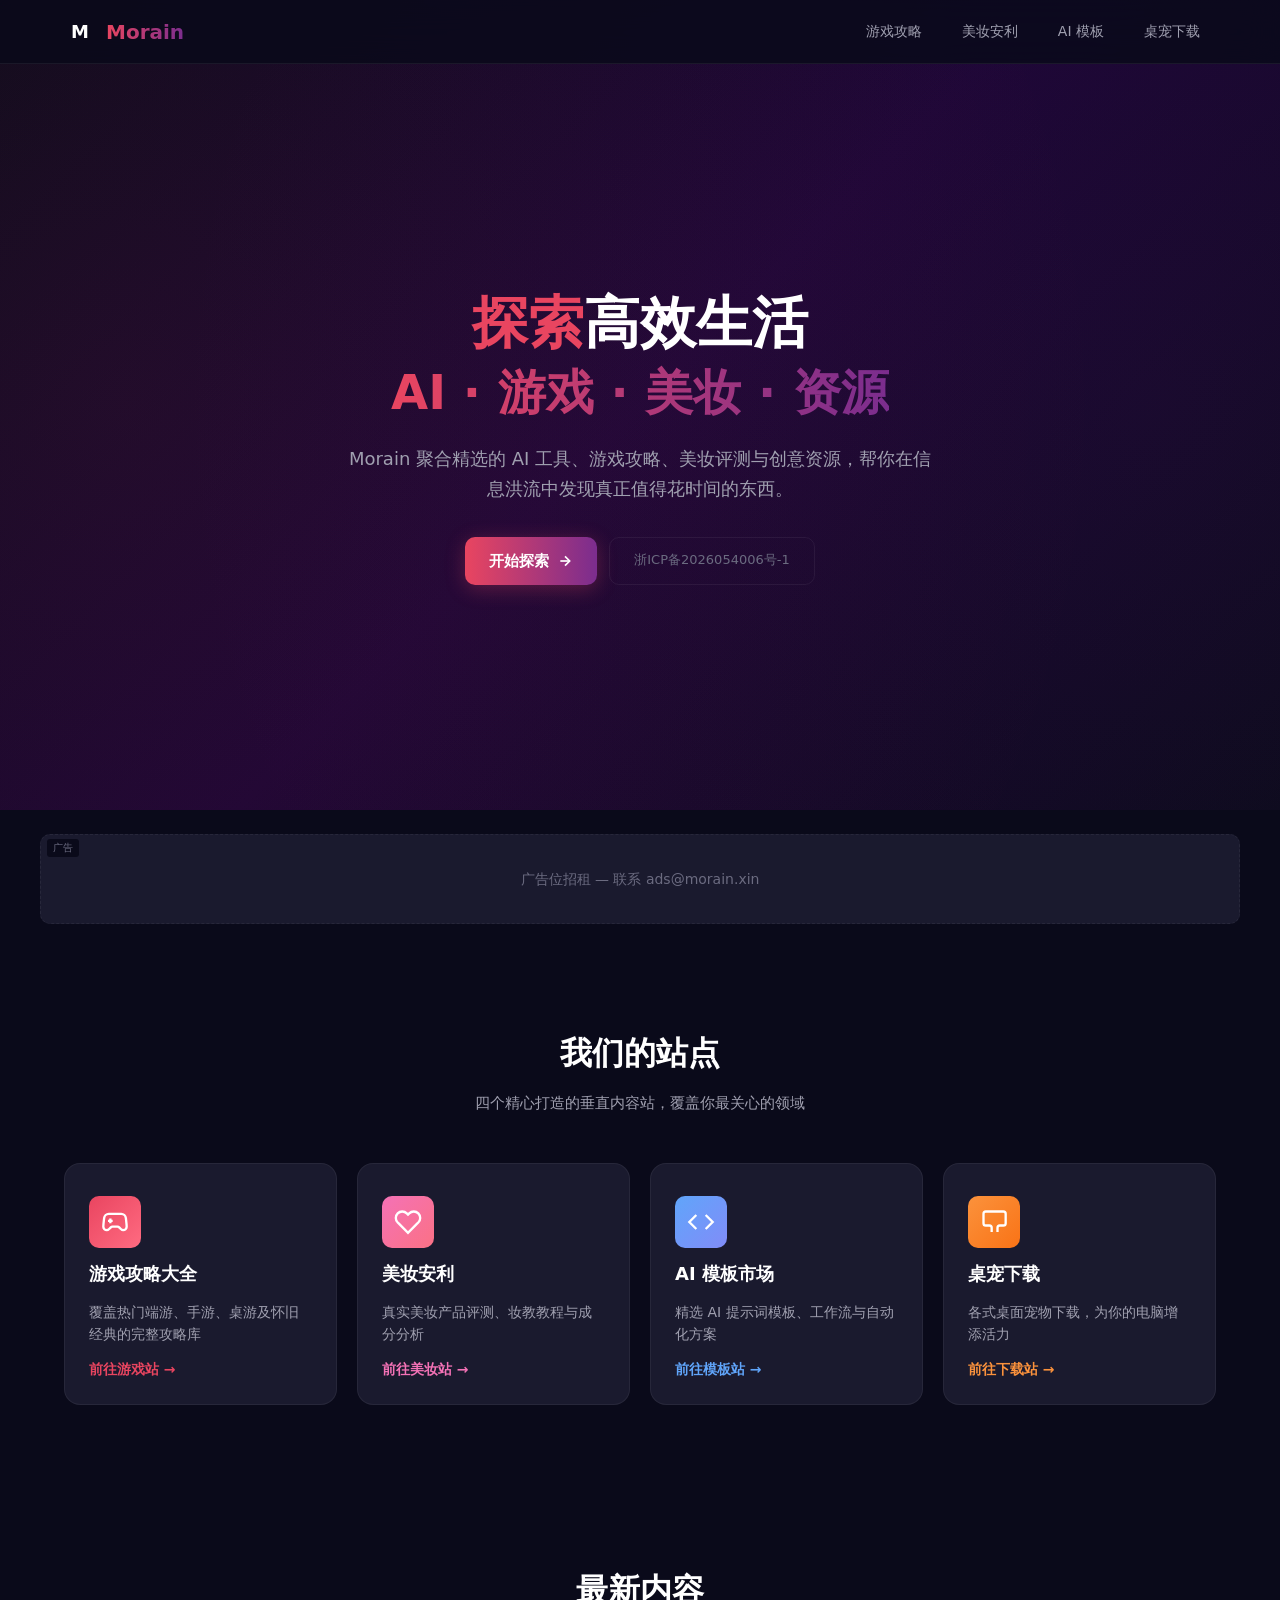
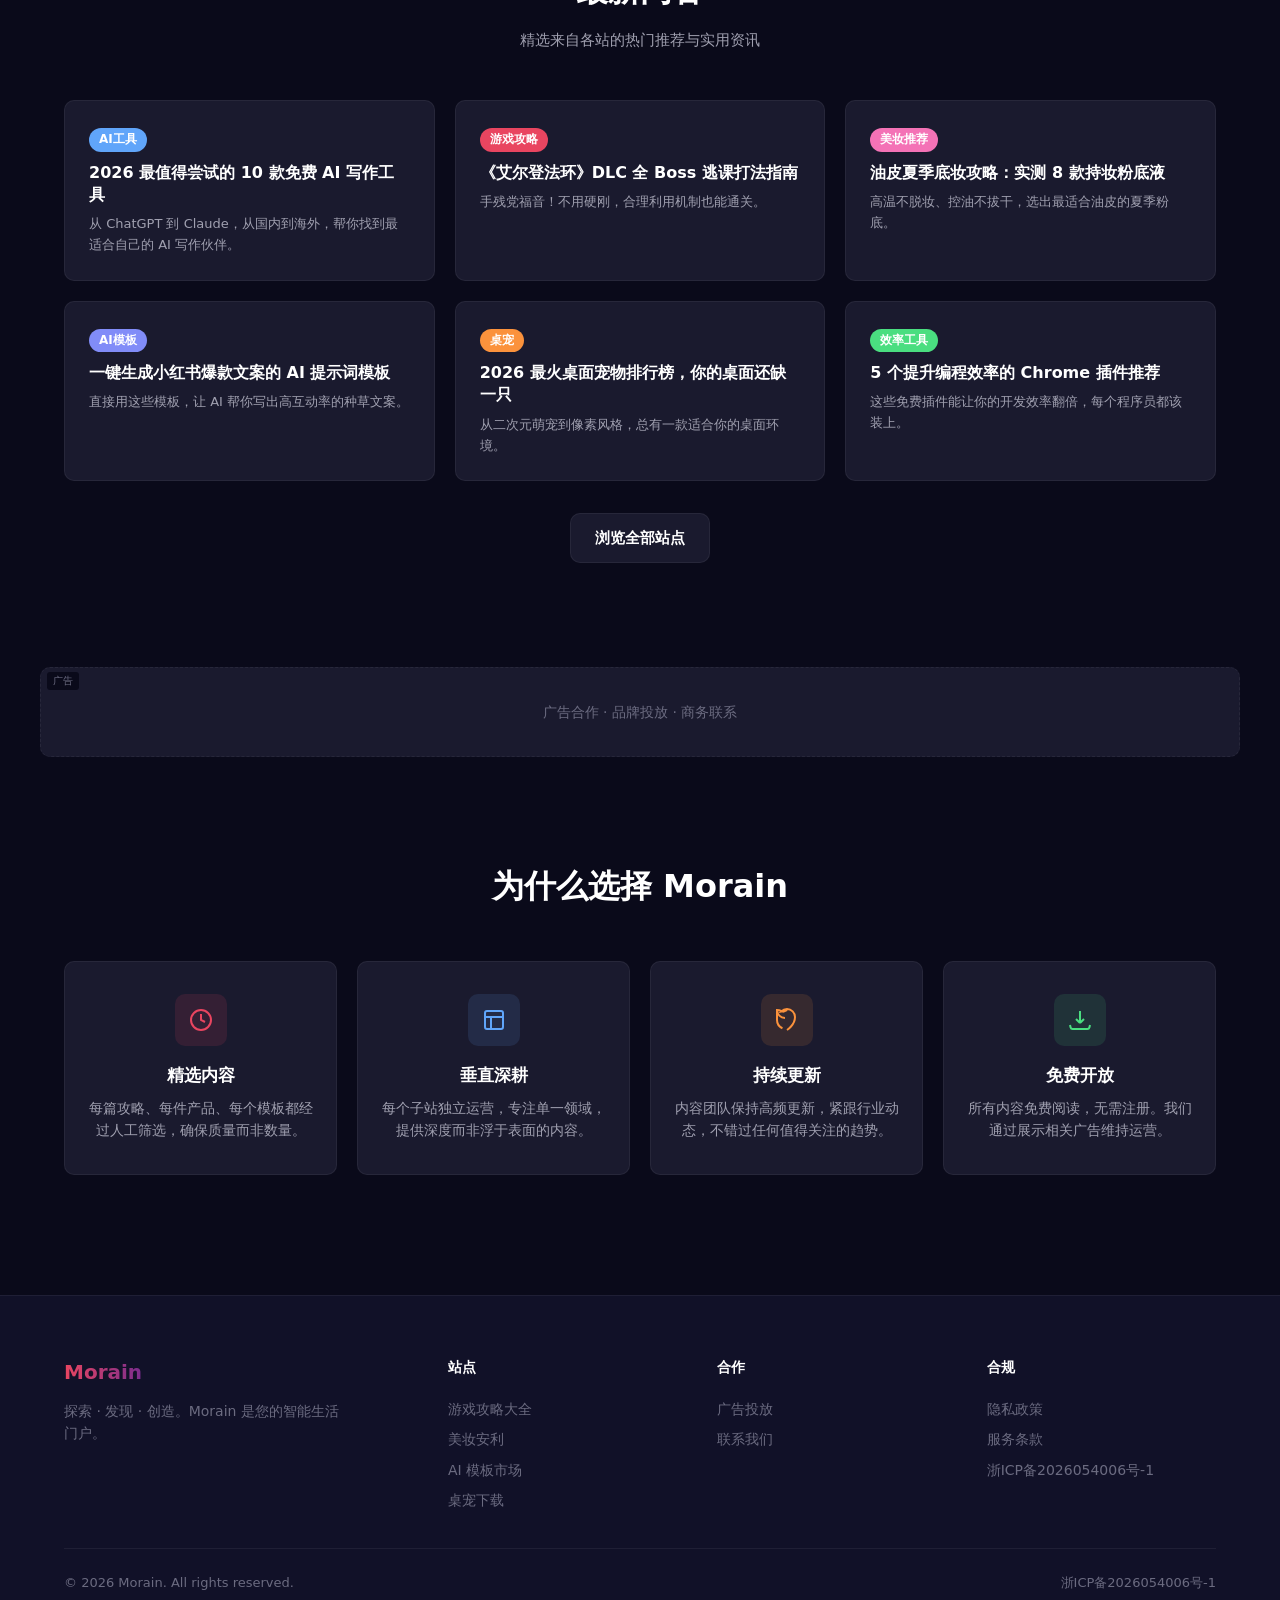
==== index.html @ fc7ac99e "Initial commit" ====
<!DOCTYPE html>
<html lang="zh-CN">
<head>
  <meta charset="UTF-8" />
  <meta name="viewport" content="width=device-width, initial-scale=1.0" />
  <title>Morain - AI 工具导航 | 游戏攻略 | 美妆推荐 | 资源下载</title>
  <meta name="description" content="Morain 是您的智能生活门户。发现最新 AI 工具、实用游戏攻略、美妆产品评测、AI 模板资源与桌面宠物下载。" />
  <meta name="keywords" content="AI工具,AI导航,游戏攻略,美妆推荐,AI模板,桌宠下载,效率工具" />
  <link rel="canonical" href="https://morain.xin/" />
  <meta property="og:title" content="Morain - 生活与 AI 工具门户" />
  <meta property="og:description" content="发现高效 AI 工具、实用游戏攻略、美妆好物推荐与创意资源。" />
  <meta property="og:url" content="https://morain.xin/" />
  <meta property="og:type" content="website" />
  <meta property="og:locale" content="zh_CN" />
  <meta name="robots" content="index, follow" />
  <link rel="icon" type="image/svg+xml" href="favicon.svg" />
  <link rel="stylesheet" href="style.css" />
</head>
<body>
  <header class="header" id="header">
    <div class="header-inner container">
      <a href="index.html" class="logo">
        <svg class="logo-icon" width="32" height="32" viewBox="0 0 32 32" fill="none">
          <rect width="32" height="32" rx="8" fill="url(#lg)"/>
          <text x="16" y="22" text-anchor="middle" fill="white" font-size="18" font-weight="bold">M</text>
        </svg>
        <span class="logo-text">Morain</span>
      </a>
      <nav class="nav" id="nav">
        <a href="https://game.morain.xin" class="nav-link" target="_blank">游戏攻略</a>
        <a href="https://beauty.morain.xin" class="nav-link" target="_blank">美妆安利</a>
        <a href="https://templates.morain.xin" class="nav-link" target="_blank">AI 模板</a>
        <a href="https://pets.morain.xin" class="nav-link" target="_blank">桌宠下载</a>
      </nav>
      <button class="menu-btn" id="menuBtn" aria-label="菜单">
        <svg width="24" height="24" viewBox="0 0 24 24" fill="none" stroke="currentColor" stroke-width="2"><line x1="3" y1="6" x2="21" y2="6"/><line x1="3" y1="12" x2="21" y2="12"/><line x1="3" y1="18" x2="21" y2="18"/></svg>
      </button>
    </div>
  </header>
  <section class="hero">
    <div class="hero-bg"></div>
    <div class="hero-content container">
      <h1 class="hero-title"><span class="hero-highlight">探索</span>高效生活<br /><span class="hero-accent">AI · 游戏 · 美妆 · 资源</span></h1>
      <p class="hero-desc">Morain 聚合精选的 AI 工具、游戏攻略、美妆评测与创意资源，帮你在信息洪流中发现真正值得花时间的东西。</p>
      <div class="hero-actions">
        <a href="#sites" class="btn btn-primary">开始探索 <svg width="16" height="16" viewBox="0 0 24 24" fill="none" stroke="currentColor" stroke-width="2.5"><line x1="5" y1="12" x2="19" y2="12"/><polyline points="12 5 19 12 12 19"/></svg></a>
        <a href="https://beian.miit.gov.cn/" target="_blank" class="btn btn-ghost" rel="noopener">浙ICP备2026054006号-1</a>
      </div>
    </div>
  </section>
  <div class="ad-section container">
    <div class="ad-placeholder ad-banner" id="adTop">
      <span class="ad-label">广告</span>
      <div class="ad-inner">
        <span>广告位招租 — 联系 ads@morain.xin</span>
      </div>
    </div>
  </div>
  <section class="sites section" id="sites">
    <div class="container">
      <div class="section-header">
        <h2 class="section-title">我们的站点</h2>
        <p class="section-desc">四个精心打造的垂直内容站，覆盖你最关心的领域</p>
      </div>
      <div class="sites-grid">
        <a href="https://game.morain.xin" target="_blank" class="site-card" style="--card-accent:#e94560">
          <div class="site-card-icon" style="background:linear-gradient(135deg,#e94560,#ff6b81)"><svg width="28" height="28" viewBox="0 0 24 24" fill="none" stroke="white" stroke-width="2"><line x1="6" y1="11" x2="10" y2="11"/><line x1="8" y1="9" x2="8" y2="13"/><line x1="15" y1="12" x2="15.01" y2="12"/><line x1="18" y1="10" x2="18.01" y2="10"/><path d="M17.32 5H6.68a4 4 0 0 0-3.978 3.59c-.006.052-.01.101-.017.152C2.604 9.416 2 14.456 2 16a3 3 0 0 0 3 3c1 0 1.5-.5 2-1l1.414-1.414A2 2 0 0 1 9.828 16h4.344a2 2 0 0 1 1.414.586L17 18c.5.5 1 1 2 1a3 3 0 0 0 3-3c0-1.545-.604-6.584-.685-7.258-.007-.05-.011-.1-.017-.151A4 4 0 0 0 17.32 5z"/></svg></div>
          <h3 class="site-card-title">游戏攻略大全</h3>
          <p class="site-card-desc">覆盖热门端游、手游、桌游及怀旧经典的完整攻略库</p>
          <span class="site-card-link">前往游戏站 →</span>
        </a>
        <a href="https://beauty.morain.xin" target="_blank" class="site-card" style="--card-accent:#f472b6">
          <div class="site-card-icon" style="background:linear-gradient(135deg,#f472b6,#fb7185)"><svg width="28" height="28" viewBox="0 0 24 24" fill="none" stroke="white" stroke-width="2"><path d="M20.84 4.61a5.5 5.5 0 0 0-7.78 0L12 5.67l-1.06-1.06a5.5 5.5 0 0 0-7.78 7.78l1.06 1.06L12 21.23l7.78-7.78 1.06-1.06a5.5 5.5 0 0 0 0-7.78z"/></svg></div>
          <h3 class="site-card-title">美妆安利</h3>
          <p class="site-card-desc">真实美妆产品评测、妆教教程与成分分析</p>
          <span class="site-card-link">前往美妆站 →</span>
        </a>
        <a href="https://templates.morain.xin" target="_blank" class="site-card" style="--card-accent:#60a5fa">
          <div class="site-card-icon" style="background:linear-gradient(135deg,#60a5fa,#818cf8)"><svg width="28" height="28" viewBox="0 0 24 24" fill="none" stroke="white" stroke-width="2"><polyline points="16 18 22 12 16 6"/><polyline points="8 6 2 12 8 18"/></svg></div>
          <h3 class="site-card-title">AI 模板市场</h3>
          <p class="site-card-desc">精选 AI 提示词模板、工作流与自动化方案</p>
          <span class="site-card-link">前往模板站 →</span>
        </a>
        <a href="https://pets.morain.xin" target="_blank" class="site-card" style="--card-accent:#fb923c">
          <div class="site-card-icon" style="background:linear-gradient(135deg,#fb923c,#f97316)"><svg width="28" height="28" viewBox="0 0 24 24" fill="none" stroke="white" stroke-width="2"><path d="M10 20.5v-3.5a2 2 0 0 0-2-2H5a2 2 0 0 1-2-2V5a2 2 0 0 1 2-2h15a2 2 0 0 1 2 2v8a2 2 0 0 1-2 2h-3a2 2 0 0 0-2 2v3.5"/><path d="M9 10h.01"/><path d="M15 10h.01"/></svg></div>
          <h3 class="site-card-title">桌宠下载</h3>
          <p class="site-card-desc">各式桌面宠物下载，为你的电脑增添活力</p>
          <span class="site-card-link">前往下载站 →</span>
        </a>
      </div>
    </div>
  </section>
  <section class="blog section">
    <div class="container">
      <div class="section-header">
        <h2 class="section-title">最新内容</h2>
        <p class="section-desc">精选来自各站的热门推荐与实用资讯</p>
      </div>
      <div class="blog-grid" id="blogGrid"></div>
      <div class="blog-more">
        <a href="#sites" class="btn btn-secondary">浏览全部站点</a>
      </div>
    </div>
  </section>
  <div class="ad-section container">
    <div class="ad-placeholder ad-banner" id="adBottom">
      <span class="ad-label">广告</span>
      <div class="ad-inner">
        <span>广告合作 · 品牌投放 · 商务联系</span>
      </div>
    </div>
  </div>
  <section class="features section">
    <div class="container">
      <div class="section-header">
        <h2 class="section-title">为什么选择 Morain</h2>
      </div>
      <div class="features-grid">
        <div class="feature-card">
          <div class="feature-icon" style="background:rgba(233,69,96,0.12)"><svg width="24" height="24" viewBox="0 0 24 24" fill="none" stroke="#e94560" stroke-width="2"><circle cx="12" cy="12" r="10"/><path d="M12 6v6l4 2"/></svg></div>
          <h3>精选内容</h3>
          <p>每篇攻略、每件产品、每个模板都经过人工筛选，确保质量而非数量。</p>
        </div>
        <div class="feature-card">
          <div class="feature-icon" style="background:rgba(96,165,250,0.12)"><svg width="24" height="24" viewBox="0 0 24 24" fill="none" stroke="#60a5fa" stroke-width="2"><rect x="3" y="3" width="18" height="18" rx="2" ry="2"/><line x1="3" y1="9" x2="21" y2="9"/><line x1="9" y1="21" x2="9" y2="9"/></svg></div>
          <h3>垂直深耕</h3>
          <p>每个子站独立运营，专注单一领域，提供深度而非浮于表面的内容。</p>
        </div>
        <div class="feature-card">
          <div class="feature-icon" style="background:rgba(251,146,60,0.12)"><svg width="24" height="24" viewBox="0 0 24 24" fill="none" stroke="#fb923c" stroke-width="2"><path d="M12 22s8-5 8-13c0-4.42-3.58-8-8-8-2.21 0-4.2.9-5.64 2.36L12 2l-3.64 1.64C6.2 2.9 4.21 2 2 2c0 4.42 3.58 8 8 8"/><path d="M2 2v10c0 3.6 2.14 6.76 5.44 8.22"/></svg></div>
          <h3>持续更新</h3>
          <p>内容团队保持高频更新，紧跟行业动态，不错过任何值得关注的趋势。</p>
        </div>
        <div class="feature-card">
          <div class="feature-icon" style="background:rgba(74,222,128,0.12)"><svg width="24" height="24" viewBox="0 0 24 24" fill="none" stroke="#4ade80" stroke-width="2"><path d="M12 15V3m0 12l-4-4m4 4l4-4M2 17l.621 2.485A2 2 0 0 0 4.561 21h14.878a2 2 0 0 0 1.94-1.515L22 17"/></svg></div>
          <h3>免费开放</h3>
          <p>所有内容免费阅读，无需注册。我们通过展示相关广告维持运营。</p>
        </div>
      </div>
    </div>
  </section>
  <footer class="footer">
    <div class="container">
      <div class="footer-grid">
        <div class="footer-brand">
          <div class="footer-logo"><span>Morain</span></div>
          <p class="footer-desc">探索 · 发现 · 创造。Morain 是您的智能生活门户。</p>
        </div>
        <div class="footer-links">
          <h4>站点</h4>
          <a href="https://game.morain.xin" target="_blank">游戏攻略大全</a>
          <a href="https://beauty.morain.xin" target="_blank">美妆安利</a>
          <a href="https://templates.morain.xin" target="_blank">AI 模板市场</a>
          <a href="https://pets.morain.xin" target="_blank">桌宠下载</a>
        </div>
        <div class="footer-links">
          <h4>合作</h4>
          <a href="mailto:ads@morain.xin">广告投放</a>
          <a href="mailto:hello@morain.xin">联系我们</a>
        </div>
        <div class="footer-links">
          <h4>合规</h4>
          <a href="privacy.html">隐私政策</a>
          <a href="terms.html">服务条款</a>
          <a href="https://beian.miit.gov.cn/" target="_blank" rel="noopener">浙ICP备2026054006号-1</a>
        </div>
      </div>
      <div class="footer-bottom">
        <span>&copy; 2026 Morain. All rights reserved.</span>
        <a href="https://beian.miit.gov.cn/" target="_blank" rel="noopener" class="footer-icp">浙ICP备2026054006号-1</a>
      </div>
    </div>
  </footer>
  <script src="script.js"></script>
</body>
</html>
---- style.css ----
:root {
  --bg-primary: #0a0a1a;
  --bg-secondary: #111128;
  --bg-surface: #1a1a2e;
  --bg-surface-hover: #222244;
  --gradient-hero: linear-gradient(135deg, #0a0a1a 0%, #1a0533 50%, #0a0a1a 100%);
  --gradient-accent: linear-gradient(90deg, #e94560, #7b2d8e);
  --accent-primary: #e94560;
  --accent-secondary: #7b2d8e;
  --text-primary: #ffffff;
  --text-secondary: #a0a0b0;
  --text-muted: #6b6b80;
  --border-color: rgba(255,255,255,0.06);
  --border-hover: rgba(233,69,96,0.3);
  --shadow-sm: 0 2px 8px rgba(0,0,0,0.3);
  --shadow-md: 0 4px 16px rgba(0,0,0,0.4);
  --shadow-lg: 0 8px 32px rgba(0,0,0,0.5);
  --radius-sm: 6px;
  --radius-md: 10px;
  --radius-lg: 16px;
  --radius-xl: 20px;
  --font-sans: 'PingFang SC','Microsoft YaHei','Noto Sans SC',system-ui,-apple-system,sans-serif;
  --transition-fast: 0.2s ease;
  --transition-normal: 0.3s ease;
  --transition-slow: 0.5s ease;
  --header-height: 64px;
  --container-max: 1200px;
}

*, *::before, *::after { margin: 0; padding: 0; box-sizing: border-box; }

html { scroll-behavior: smooth; font-size: 16px; }

body {
  font-family: var(--font-sans);
  background: var(--bg-primary);
  color: var(--text-primary);
  line-height: 1.6;
  -webkit-font-smoothing: antialiased;
  overflow-x: hidden;
  min-height: 100vh;
}

a { color: inherit; text-decoration: none; }
button { border: none; background: none; cursor: pointer; font-family: inherit; }
ul, ol { list-style: none; }

::selection { background: var(--accent-primary); color: #fff; }

.container {
  max-width: var(--container-max);
  margin: 0 auto;
  padding: 0 24px;
}

/* Header */
.header {
  position: fixed;
  top: 0;
  left: 0;
  right: 0;
  z-index: 100;
  height: var(--header-height);
  background: rgba(10,10,26,0.85);
  backdrop-filter: blur(16px);
  -webkit-backdrop-filter: blur(16px);
  border-bottom: 1px solid var(--border-color);
  transition: var(--transition-normal);
}

.header-inner {
  display: flex;
  align-items: center;
  justify-content: space-between;
  height: 100%;
}

.logo {
  display: flex;
  align-items: center;
  gap: 10px;
  font-size: 20px;
  font-weight: 700;
}

.logo-icon { flex-shrink: 0; }

.logo-text {
  background: var(--gradient-accent);
  -webkit-background-clip: text;
  -webkit-text-fill-color: transparent;
  background-clip: text;
}

.nav { display: flex; gap: 8px; }

.nav-link {
  padding: 8px 16px;
  border-radius: var(--radius-sm);
  font-size: 14px;
  color: var(--text-secondary);
  transition: var(--transition-fast);
  position: relative;
}

.nav-link:hover { color: var(--text-primary); background: var(--bg-surface-hover); }

.menu-btn { display: none; padding: 8px; color: var(--text-secondary); }

/* Hero */
.hero {
  position: relative;
  min-height: 90vh;
  display: flex;
  align-items: center;
  justify-content: center;
  overflow: hidden;
  padding-top: var(--header-height);
}

.hero-bg {
  position: absolute;
  inset: 0;
  background: var(--gradient-hero);
  z-index: 0;
}

.hero-bg::before {
  content: '';
  position: absolute;
  top: -50%;
  left: -50%;
  width: 200%;
  height: 200%;
  background: radial-gradient(circle at 30% 50%, rgba(233,69,96,0.08) 0%, transparent 50%),
              radial-gradient(circle at 70% 50%, rgba(123,45,142,0.08) 0%, transparent 50%);
  animation: heroDrift 20s ease-in-out infinite;
}

@keyframes heroDrift {
  0%, 100% { transform: translate(0, 0) rotate(0deg); }
  33% { transform: translate(2%, -2%) rotate(1deg); }
  66% { transform: translate(-1%, 1%) rotate(-1deg); }
}

.hero-content {
  position: relative;
  z-index: 1;
  text-align: center;
  max-width: 800px;
  padding: 40px 24px;
  animation: heroFadeIn 0.8s ease forwards;
}

@keyframes heroFadeIn {
  from { opacity: 0; transform: translateY(30px); }
  to { opacity: 1; transform: translateY(0); }
}

.hero-title {
  font-size: clamp(32px, 6vw, 56px);
  font-weight: 800;
  line-height: 1.2;
  margin-bottom: 20px;
}

.hero-highlight { color: var(--accent-primary); }

.hero-accent {
  background: var(--gradient-accent);
  -webkit-background-clip: text;
  -webkit-text-fill-color: transparent;
  background-clip: text;
  font-size: clamp(28px, 5vw, 48px);
}

.hero-desc {
  font-size: clamp(15px, 2vw, 18px);
  color: var(--text-secondary);
  max-width: 600px;
  margin: 0 auto 32px;
  line-height: 1.7;
}

.hero-actions { display: flex; gap: 12px; justify-content: center; flex-wrap: wrap; }

.btn {
  display: inline-flex;
  align-items: center;
  gap: 8px;
  padding: 12px 24px;
  border-radius: var(--radius-md);
  font-size: 15px;
  font-weight: 600;
  transition: var(--transition-normal);
  cursor: pointer;
}

.btn-primary {
  background: var(--gradient-accent);
  color: #fff;
  box-shadow: 0 4px 20px rgba(233,69,96,0.3);
}

.btn-primary:hover {
  transform: translateY(-2px);
  box-shadow: 0 6px 28px rgba(233,69,96,0.45);
}

.btn-secondary {
  background: var(--bg-surface);
  color: var(--text-primary);
  border: 1px solid var(--border-color);
}

.btn-secondary:hover { background: var(--bg-surface-hover); border-color: var(--border-hover); }

.btn-ghost {
  background: transparent;
  color: var(--text-muted);
  border: 1px solid var(--border-color);
  font-size: 13px;
  font-weight: 400;
}

.btn-ghost:hover { color: var(--text-secondary); border-color: rgba(255,255,255,0.15); }

/* Sections */
.section {
  padding: 80px 0;
}

.section-header {
  text-align: center;
  margin-bottom: 48px;
}

.section-title {
  font-size: clamp(24px, 3.5vw, 32px);
  font-weight: 700;
  margin-bottom: 12px;
}

.section-desc {
  color: var(--text-secondary);
  font-size: 15px;
  max-width: 500px;
  margin: 0 auto;
}

/* Ad Placeholder */
.ad-section { padding: 24px 0; }

.ad-placeholder {
  position: relative;
  border-radius: var(--radius-md);
  overflow: hidden;
}

.ad-banner {
  background: var(--bg-surface);
  border: 1px dashed var(--border-color);
  min-height: 90px;
  display: flex;
  align-items: center;
  justify-content: center;
}

.ad-label {
  position: absolute;
  top: 4px;
  left: 6px;
  font-size: 10px;
  color: var(--text-muted);
  background: var(--bg-primary);
  padding: 1px 6px;
  border-radius: 3px;
}

.ad-inner {
  display: flex;
  align-items: center;
  gap: 12px;
  color: var(--text-muted);
  font-size: 14px;
}

/* Sites Grid */
.sites-grid {
  display: grid;
  grid-template-columns: repeat(auto-fit, minmax(260px, 1fr));
  gap: 20px;
}

.site-card {
  position: relative;
  background: var(--bg-surface);
  border: 1px solid var(--border-color);
  border-radius: var(--radius-lg);
  padding: 32px 24px 24px;
  transition: var(--transition-normal);
  overflow: hidden;
  display: flex;
  flex-direction: column;
  gap: 12px;
}

.site-card::before {
  content: '';
  position: absolute;
  top: 0;
  left: 0;
  right: 0;
  height: 3px;
  background: var(--card-accent, var(--accent-primary));
  opacity: 0;
  transition: var(--transition-normal);
}

.site-card:hover {
  transform: translateY(-4px);
  border-color: var(--card-accent, var(--border-hover));
  box-shadow: 0 8px 32px rgba(0,0,0,0.4);
}

.site-card:hover::before { opacity: 1; }

.site-card-icon {
  width: 52px;
  height: 52px;
  border-radius: var(--radius-md);
  display: flex;
  align-items: center;
  justify-content: center;
  flex-shrink: 0;
}

.site-card-title { font-size: 18px; font-weight: 700; }

.site-card-desc {
  font-size: 14px;
  color: var(--text-secondary);
  line-height: 1.6;
  flex: 1;
}

.site-card-link {
  font-size: 14px;
  font-weight: 600;
  color: var(--card-accent, var(--accent-primary));
  transition: var(--transition-fast);
}

.site-card:hover .site-card-link { gap: 8px; }

/* Blog Grid */
.blog-grid {
  display: grid;
  grid-template-columns: repeat(auto-fit, minmax(300px, 1fr));
  gap: 20px;
}

.blog-card {
  background: var(--bg-surface);
  border: 1px solid var(--border-color);
  border-radius: var(--radius-md);
  padding: 24px;
  transition: var(--transition-normal);
}

.blog-card:hover {
  border-color: var(--border-hover);
  transform: translateY(-2px);
  box-shadow: var(--shadow-md);
}

.blog-tag {
  display: inline-block;
  font-size: 12px;
  font-weight: 600;
  padding: 2px 10px;
  border-radius: 20px;
  margin-bottom: 10px;
  color: #fff;
}

.blog-card h3 {
  font-size: 16px;
  font-weight: 600;
  margin-bottom: 8px;
  line-height: 1.4;
}

.blog-card p {
  font-size: 13px;
  color: var(--text-secondary);
  line-height: 1.6;
}

.blog-more { text-align: center; margin-top: 32px; }

/* Features */
.features-grid {
  display: grid;
  grid-template-columns: repeat(auto-fit, minmax(240px, 1fr));
  gap: 20px;
}

.feature-card {
  text-align: center;
  padding: 32px 20px;
  border-radius: var(--radius-md);
  background: var(--bg-surface);
  border: 1px solid var(--border-color);
  transition: var(--transition-normal);
}

.feature-card:hover {
  border-color: var(--border-hover);
  transform: translateY(-2px);
}

.feature-icon {
  width: 52px;
  height: 52px;
  border-radius: var(--radius-md);
  display: flex;
  align-items: center;
  justify-content: center;
  margin: 0 auto 16px;
}

.feature-card h3 {
  font-size: 17px;
  font-weight: 600;
  margin-bottom: 8px;
}

.feature-card p {
  font-size: 14px;
  color: var(--text-secondary);
  line-height: 1.6;
}

/* Footer */
.footer {
  background: var(--bg-secondary);
  border-top: 1px solid var(--border-color);
  padding: 60px 0 32px;
  margin-top: 40px;
}

.footer-grid {
  display: grid;
  grid-template-columns: 1.5fr 1fr 1fr 1fr;
  gap: 40px;
  padding-bottom: 32px;
  border-bottom: 1px solid var(--border-color);
}

.footer-logo span {
  font-size: 20px;
  font-weight: 700;
  background: var(--gradient-accent);
  -webkit-background-clip: text;
  -webkit-text-fill-color: transparent;
  background-clip: text;
}

.footer-desc {
  color: var(--text-muted);
  font-size: 14px;
  margin-top: 12px;
  line-height: 1.6;
  max-width: 280px;
}

.footer-links h4 {
  font-size: 14px;
  font-weight: 600;
  margin-bottom: 16px;
  color: var(--text-primary);
}

.footer-links a {
  display: block;
  font-size: 14px;
  color: var(--text-muted);
  padding: 4px 0;
  transition: var(--transition-fast);
}

.footer-links a:hover { color: var(--text-primary); }

.footer-bottom {
  display: flex;
  justify-content: space-between;
  align-items: center;
  padding-top: 24px;
  font-size: 13px;
  color: var(--text-muted);
  flex-wrap: wrap;
  gap: 12px;
}

.footer-icp {
  display: inline-flex;
  align-items: center;
  gap: 6px;
  color: var(--text-muted);
  transition: var(--transition-fast);
}

.footer-icp:hover { color: var(--text-primary); }

/* Mobile */
@media (max-width: 768px) {
  .nav {
    position: fixed;
    top: var(--header-height);
    left: 0;
    right: 0;
    background: rgba(10,10,26,0.98);
    backdrop-filter: blur(16px);
    flex-direction: column;
    padding: 16px;
    gap: 4px;
    transform: translateY(-110%);
    transition: var(--transition-normal);
    border-bottom: 1px solid var(--border-color);
  }

  .nav.nav-open { transform: translateY(0); }

  .nav-link {
    padding: 12px 16px;
    font-size: 16px;
  }

  .menu-btn { display: block; }

  .footer-grid {
    grid-template-columns: 1fr 1fr;
    gap: 32px;
  }

  .hero { min-height: 80vh; }

  .sites-grid { grid-template-columns: 1fr; }

  .blog-grid { grid-template-columns: 1fr; }
}

@media (max-width: 480px) {
  .footer-grid { grid-template-columns: 1fr; }
  .features-grid { grid-template-columns: 1fr; }
  .hero-actions { flex-direction: column; align-items: center; }
  .btn { width: 100%; justify-content: center; }
}

/* Animations */
.section { opacity: 0; transform: translateY(30px); transition: opacity 0.6s ease, transform 0.6s ease; }
.section.visible { opacity: 1; transform: translateY(0); }

.site-card, .feature-card, .blog-card {
  opacity: 0;
  transform: translateY(20px);
  transition: opacity 0.5s ease, transform 0.5s ease, border-color var(--transition-normal), box-shadow var(--transition-normal), translate var(--transition-normal);
}

.site-card.visible, .feature-card.visible, .blog-card.visible {
  opacity: 1;
  transform: translateY(0);
}

/* scrollbar */
::-webkit-scrollbar { width: 8px; }
::-webkit-scrollbar-track { background: var(--bg-secondary); }
::-webkit-scrollbar-thumb { background: #1a1a3e; border-radius: 4px; }
::-webkit-scrollbar-thumb:hover { background: var(--accent-secondary); }

/* CTA Section */
.cta-section { text-align: center; padding: 40px 0 80px; }
.cta-section h2 { font-size: 28px; margin-bottom: 16px; }
.cta-section p { color: var(--text-secondary); margin-bottom: 24px; }

/* Favicon SVG */
svg defs linearGradient { display: none; }
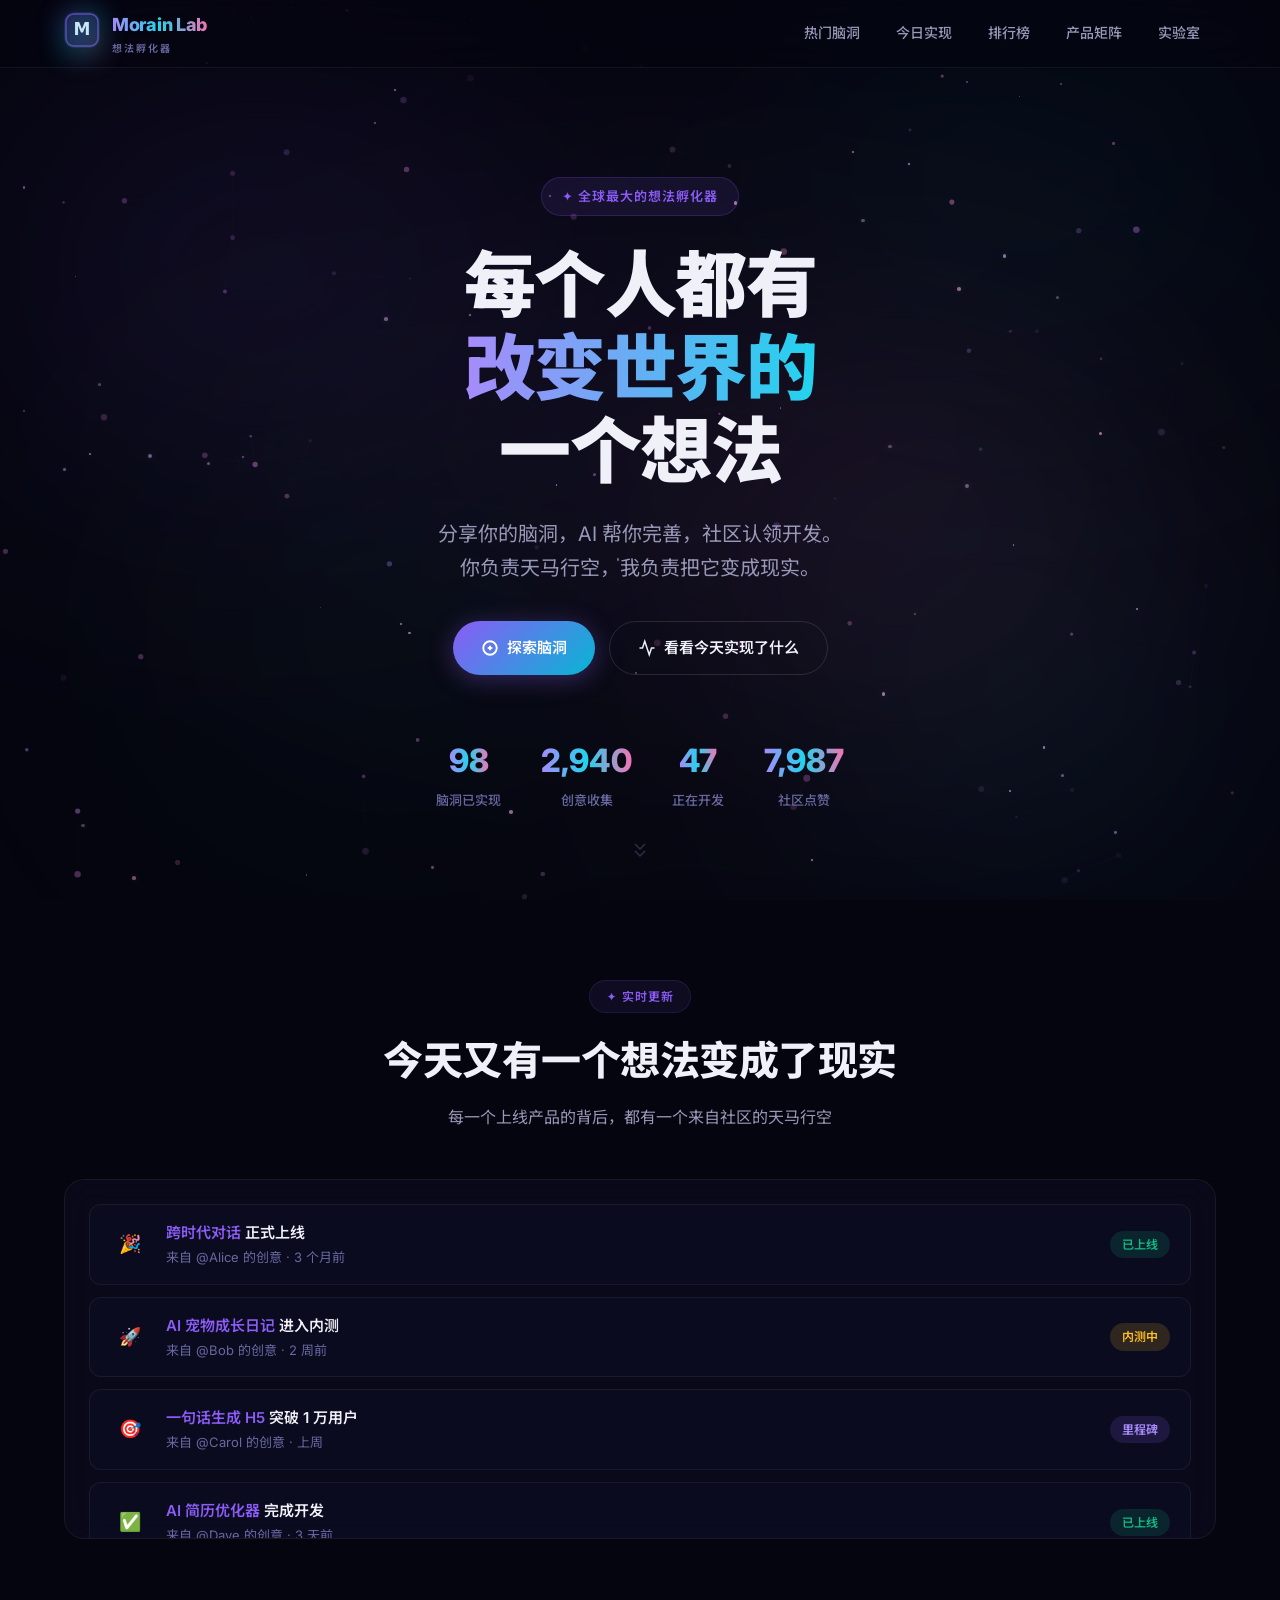
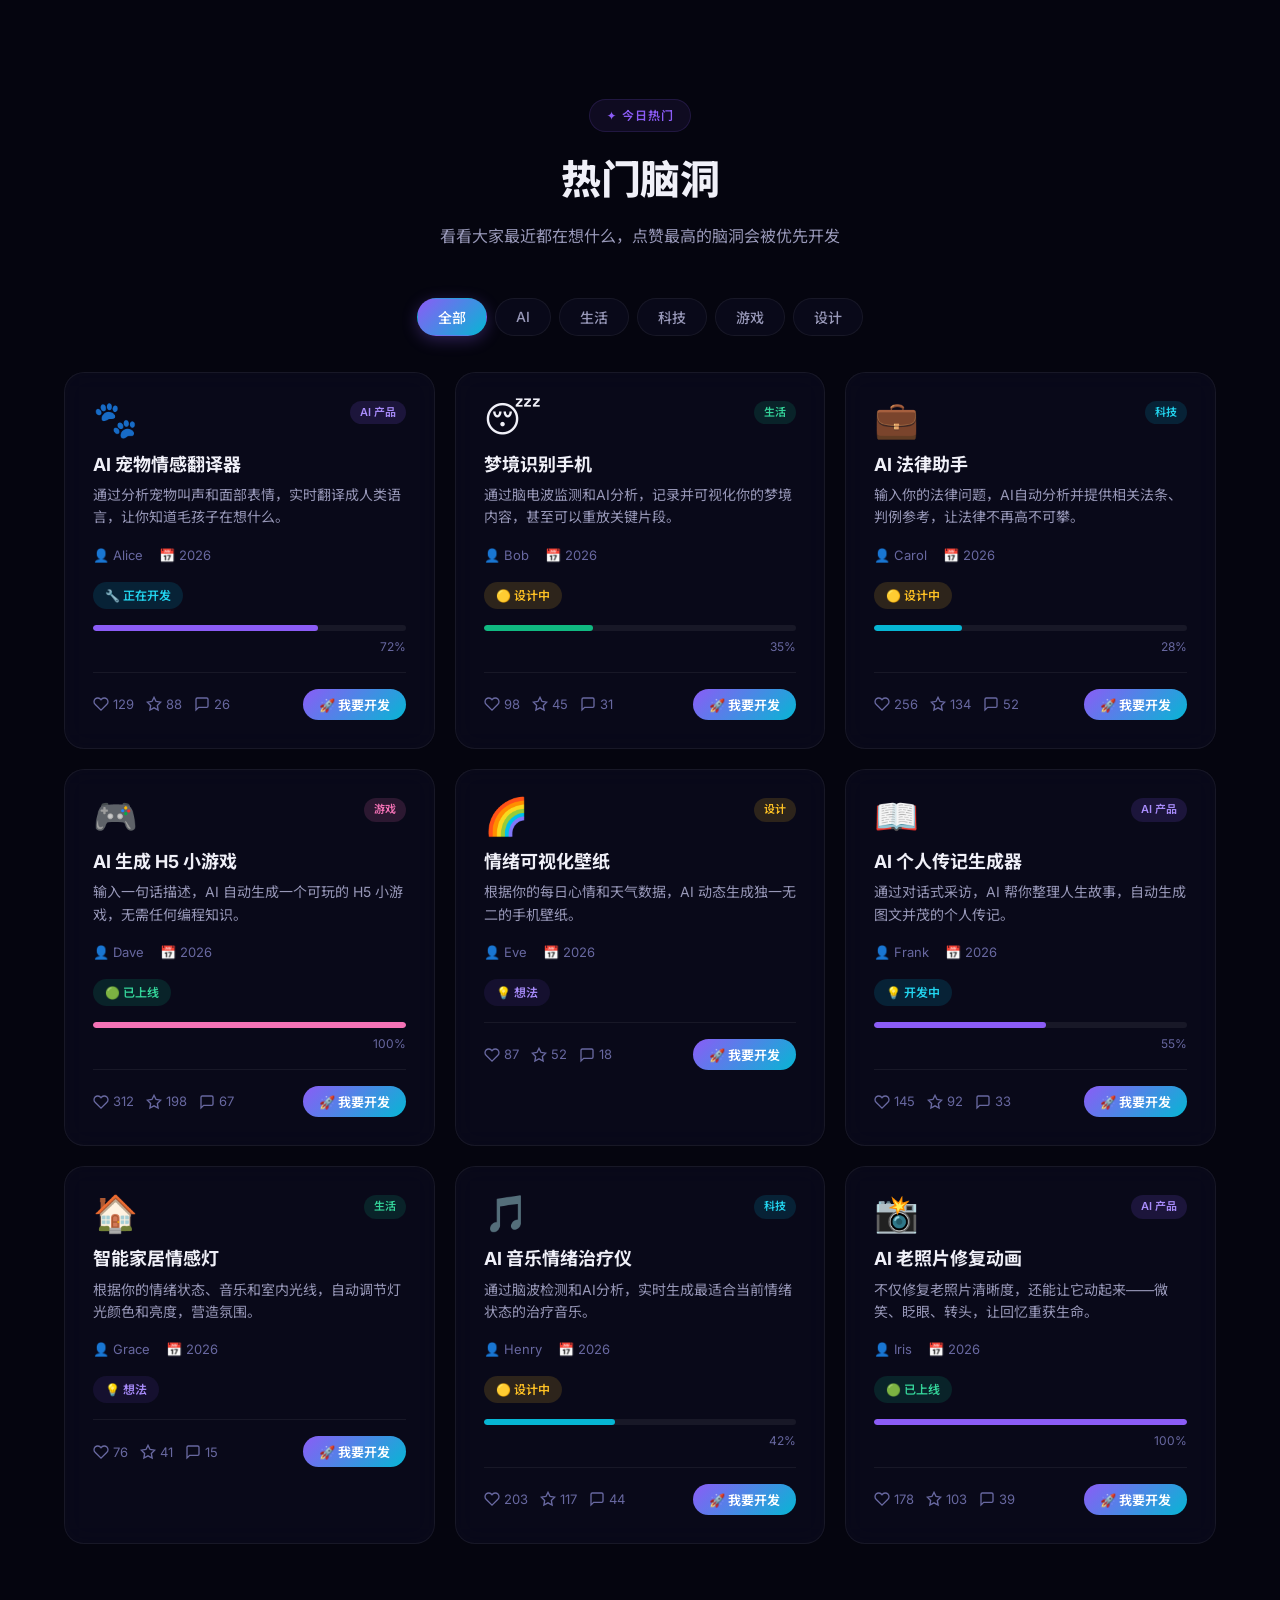
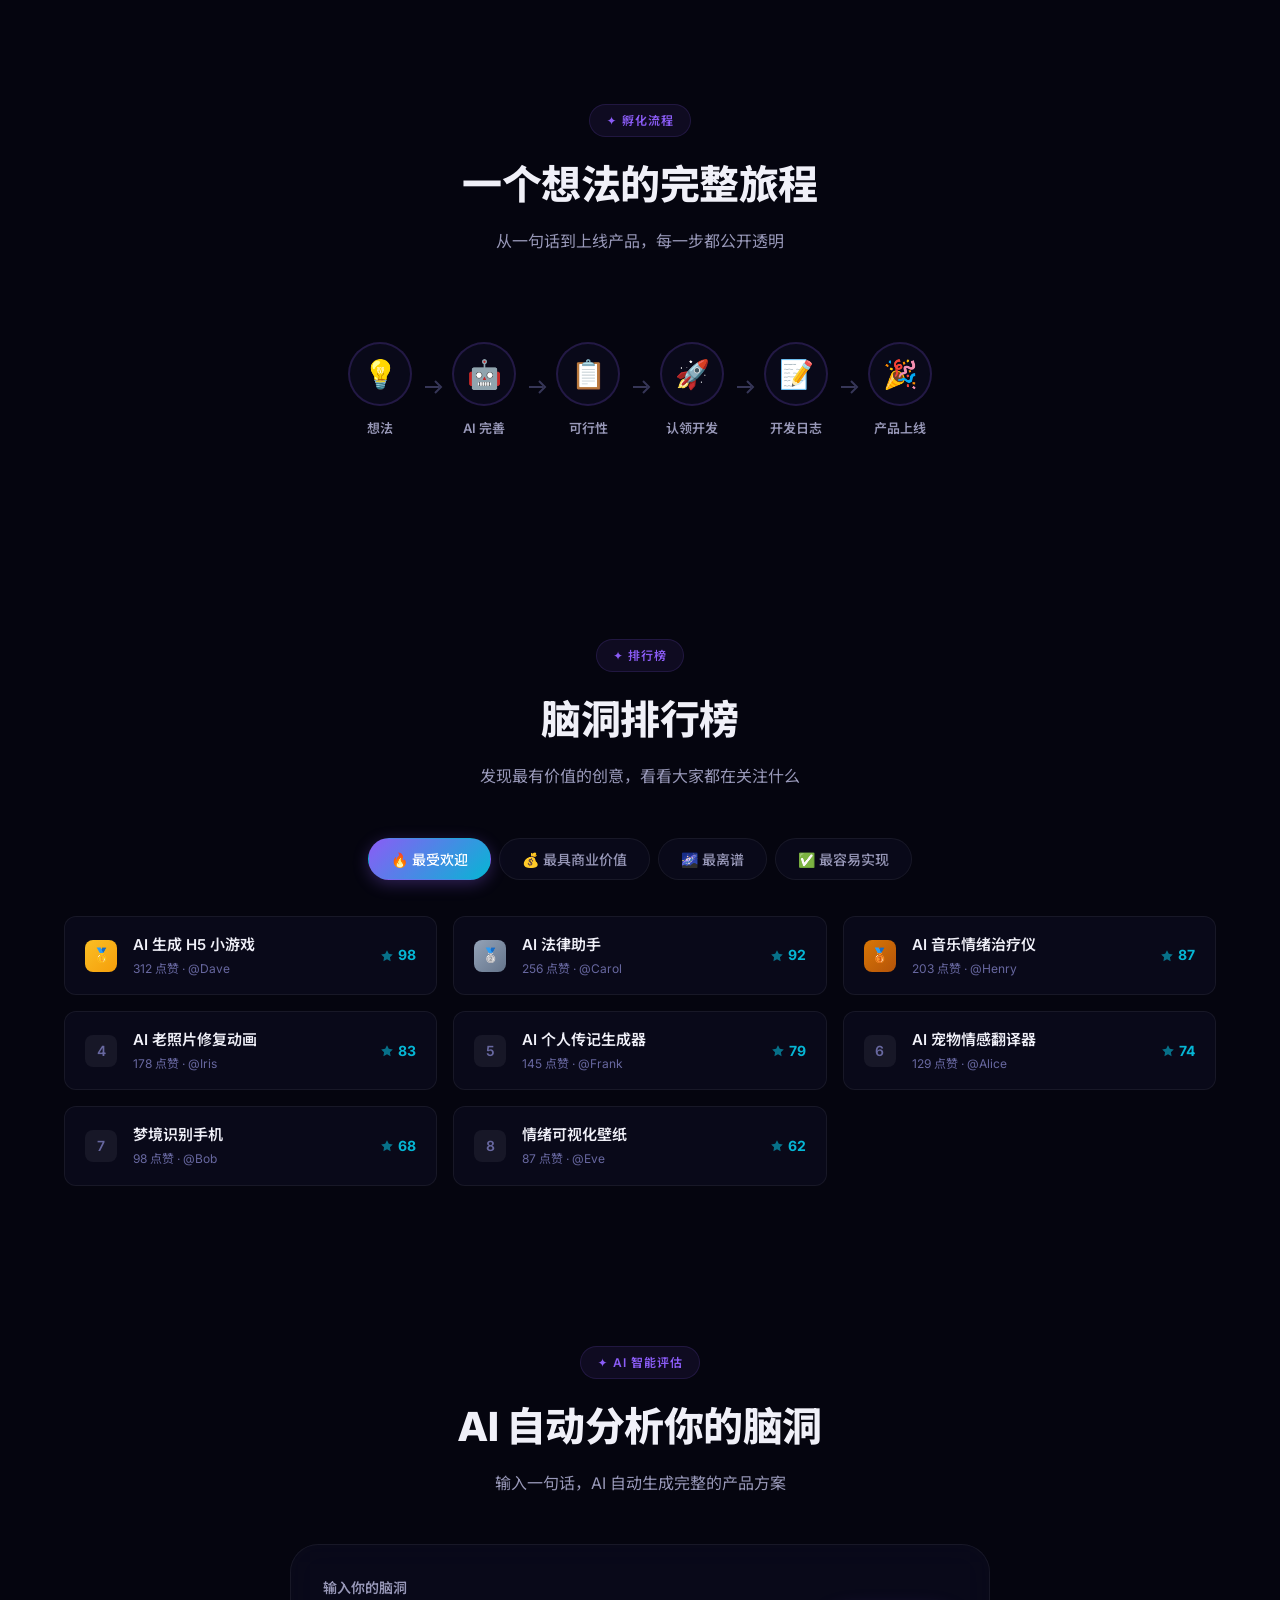
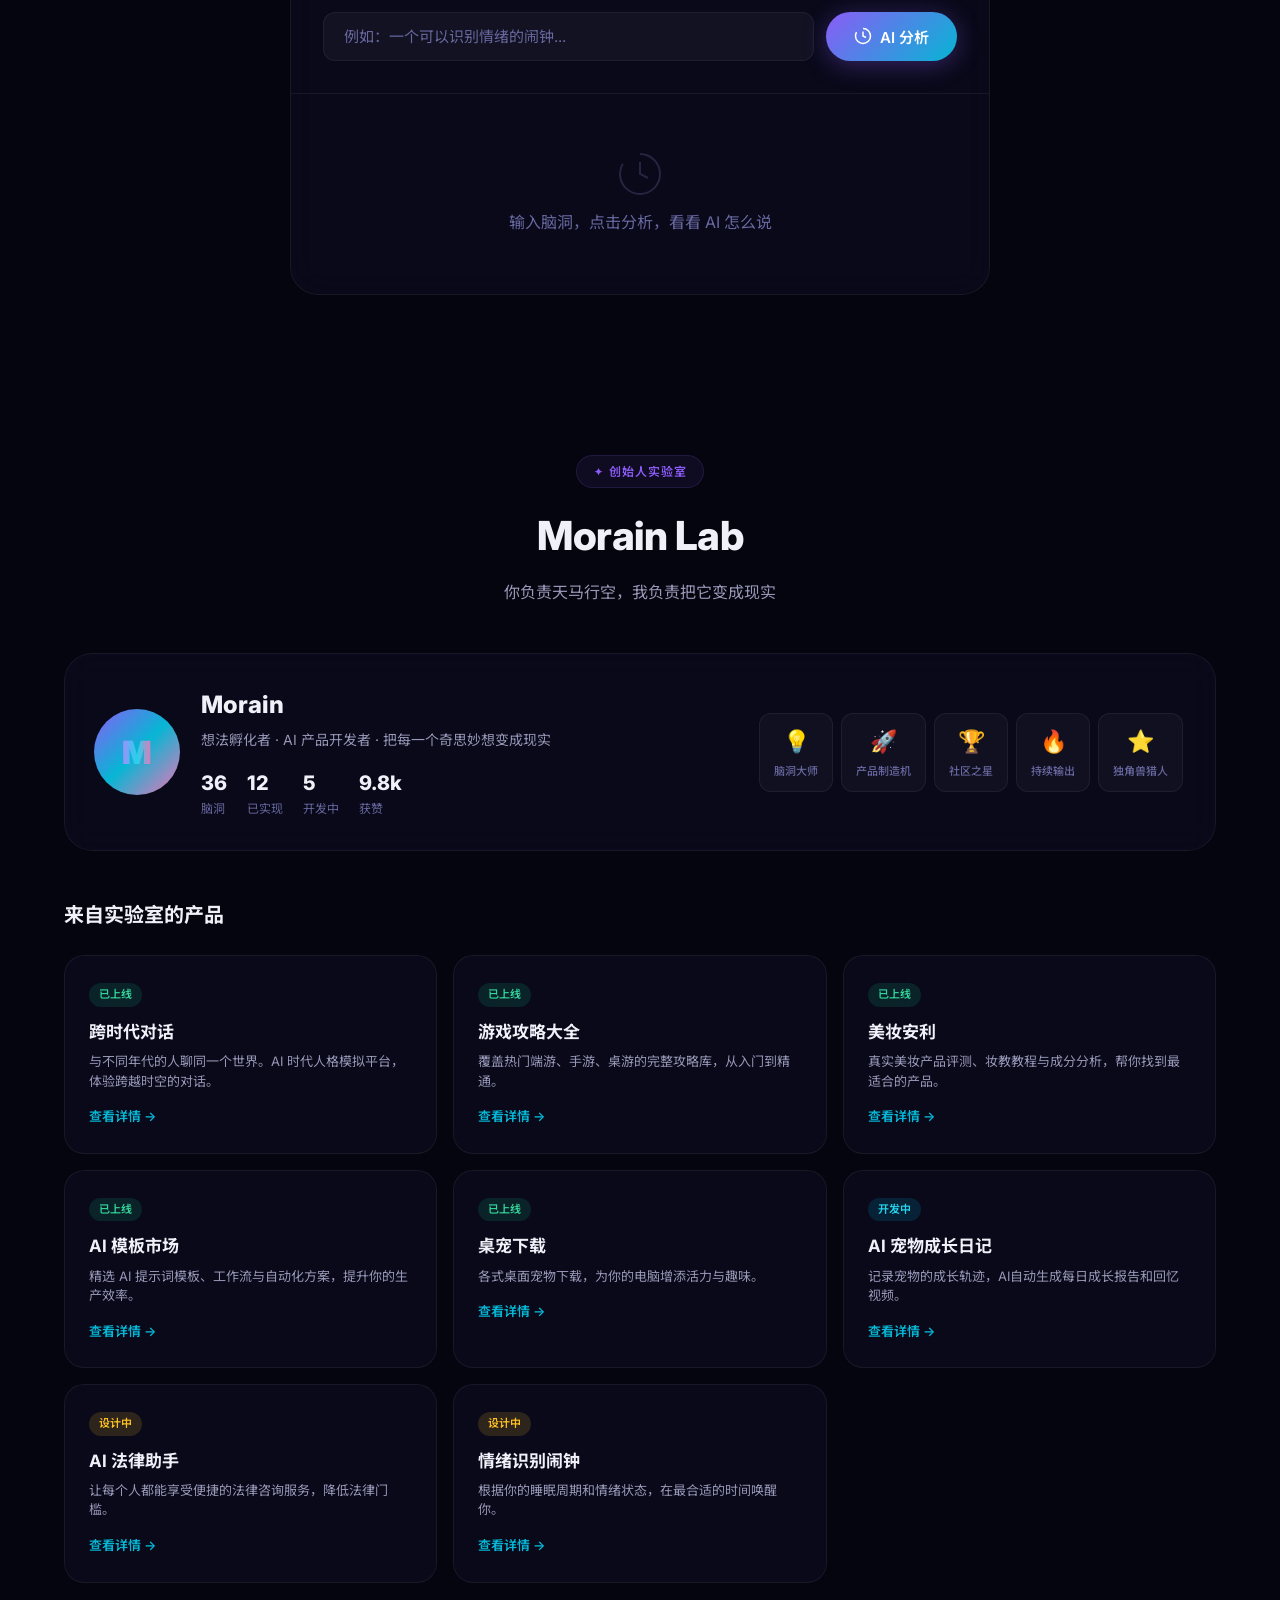
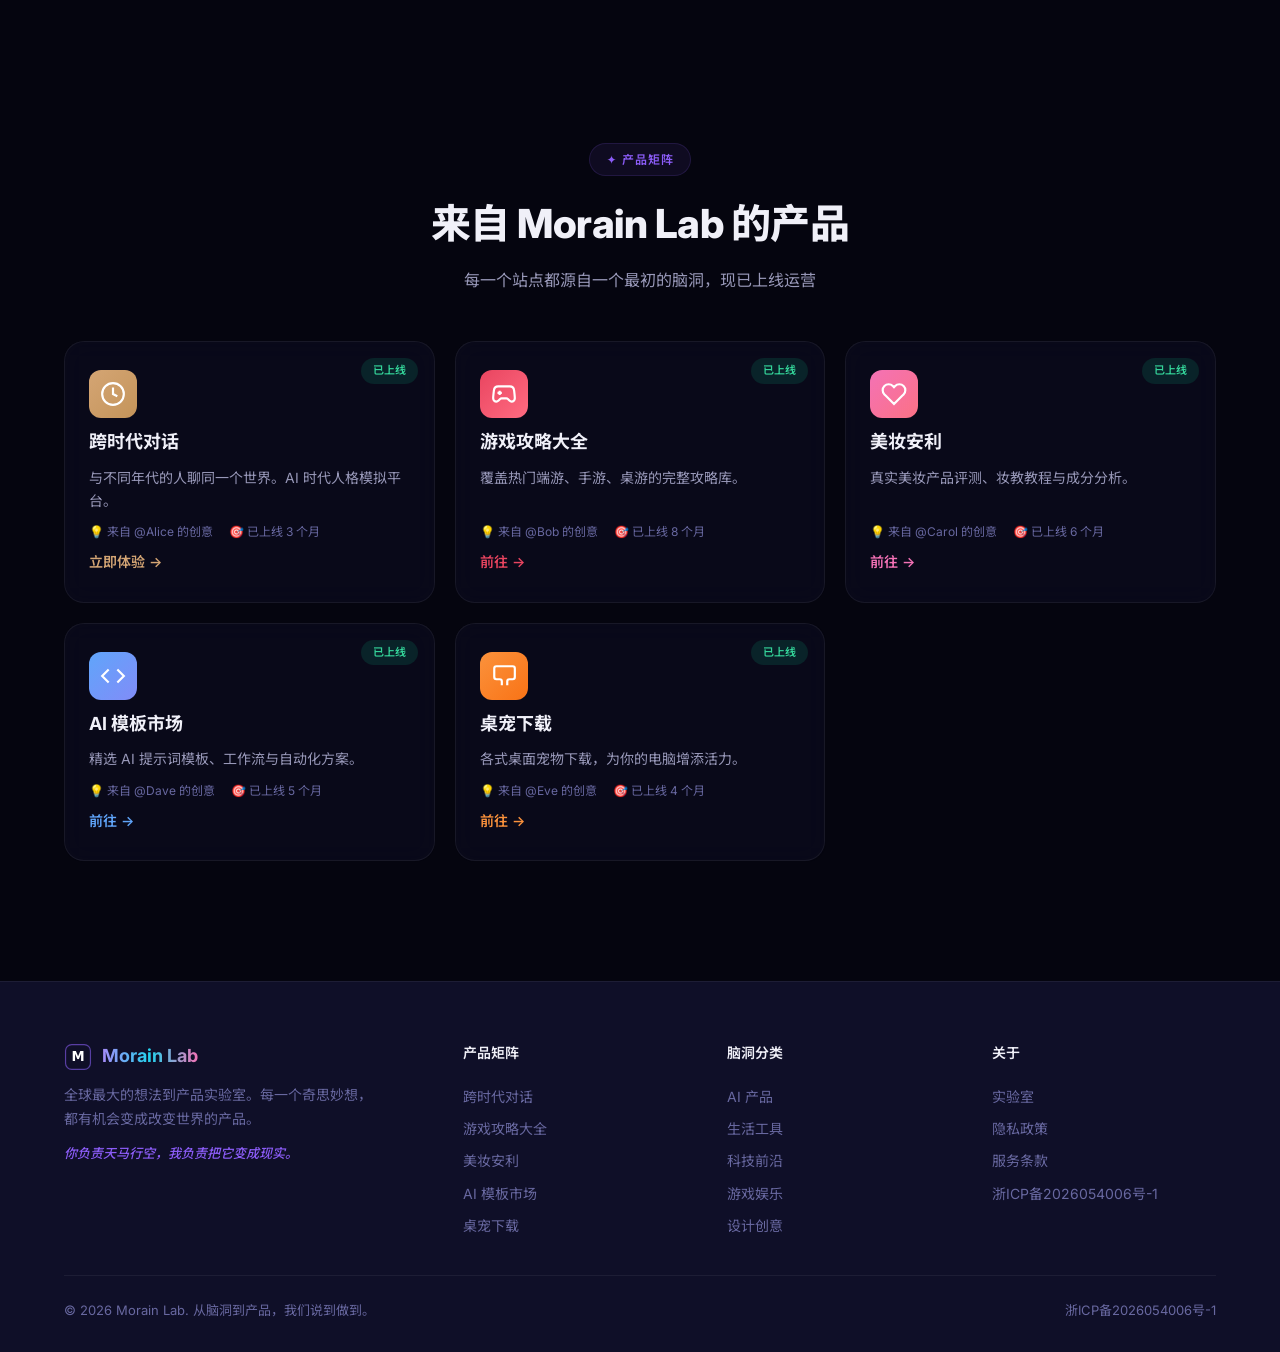
==== commit 964f4747: "🎯 全新 Morain Lab — 想法孵化器门户 完全重构主页为 Idea Incubator 产品定位：  - 极光（aurora）视觉主题：粒子系统动画、渐变背景、玻璃态卡片 - 英雄区：'每个" ====
--- a/index.html
+++ b/index.html
@@ -3,174 +3,431 @@
 <head>
   <meta charset="UTF-8" />
   <meta name="viewport" content="width=device-width, initial-scale=1.0" />
-  <title>Morain - AI 工具导航 | 游戏攻略 | 美妆推荐 | 资源下载</title>
-  <meta name="description" content="Morain 是您的智能生活门户。发现最新 AI 工具、实用游戏攻略、美妆产品评测、AI 模板资源与桌面宠物下载。" />
-  <meta name="keywords" content="AI工具,AI导航,游戏攻略,美妆推荐,AI模板,桌宠下载,效率工具" />
+  <title>Morain Lab — 想法孵化器 | 把你的脑洞变成现实</title>
+  <meta name="description" content="全球最大的想法到产品实验室。分享你的脑洞，AI完善，社区认领，公开开发，让每一个奇思妙想都有机会变成现实产品。" />
+  <meta name="keywords" content="创意孵化,想法实现,AI产品,脑洞,创新实验室,Morain" />
   <link rel="canonical" href="https://morain.xin/" />
-  <meta property="og:title" content="Morain - 生活与 AI 工具门户" />
-  <meta property="og:description" content="发现高效 AI 工具、实用游戏攻略、美妆好物推荐与创意资源。" />
+  <meta property="og:title" content="Morain Lab — 想法孵化器" />
+  <meta property="og:description" content="每个人都有改变世界的一个想法。分享脑洞，也许下一款产品就从这里诞生。" />
   <meta property="og:url" content="https://morain.xin/" />
   <meta property="og:type" content="website" />
   <meta property="og:locale" content="zh_CN" />
   <meta name="robots" content="index, follow" />
   <link rel="icon" type="image/svg+xml" href="favicon.svg" />
   <link rel="stylesheet" href="style.css" />
+  <link rel="preconnect" href="https://fonts.googleapis.com">
+  <link rel="preconnect" href="https://fonts.gstatic.com" crossorigin>
+  <link href="https://fonts.googleapis.com/css2?family=Inter:wght@400;500;600;700;800;900&family=Noto+Sans+SC:wght@400;500;600;700;800;900&display=swap" rel="stylesheet">
 </head>
 <body>
+  <canvas id="auroraCanvas"></canvas>
+
   <header class="header" id="header">
     <div class="header-inner container">
-      <a href="index.html" class="logo">
-        <svg class="logo-icon" width="32" height="32" viewBox="0 0 32 32" fill="none">
-          <rect width="32" height="32" rx="8" fill="url(#lg)"/>
-          <text x="16" y="22" text-anchor="middle" fill="white" font-size="18" font-weight="bold">M</text>
-        </svg>
-        <span class="logo-text">Morain</span>
+      <a href="/" class="logo">
+        <div class="logo-mark">
+          <svg width="36" height="36" viewBox="0 0 36 36" fill="none">
+            <defs>
+              <linearGradient id="logoGrad" x1="0" y1="0" x2="36" y2="36">
+                <stop offset="0%" stop-color="#8B5CF6"/>
+                <stop offset="50%" stop-color="#06B6D4"/>
+                <stop offset="100%" stop-color="#F472B6"/>
+              </linearGradient>
+              <linearGradient id="logoGradH" x1="0" y1="0" x2="36" y2="36">
+                <stop offset="0%" stop-color="#8B5CF6"/>
+                <stop offset="50%" stop-color="#06B6D4"/>
+                <stop offset="100%" stop-color="#F472B6"/>
+              </linearGradient>
+            </defs>
+            <rect width="36" height="36" rx="10" fill="url(#logoGrad)" opacity="0.15"/>
+            <rect x="2" y="2" width="32" height="32" rx="8" fill="none" stroke="url(#logoGrad)" stroke-width="1.5" opacity="0.6"/>
+            <text x="18" y="23" text-anchor="middle" fill="white" font-size="17" font-weight="700" font-family="system-ui">M</text>
+          </svg>
+          <div class="logo-glow"></div>
+        </div>
+        <div class="logo-text-wrap">
+          <span class="logo-text">Morain Lab</span>
+          <span class="logo-sub">想法孵化器</span>
+        </div>
       </a>
       <nav class="nav" id="nav">
-        <a href="https://game.morain.xin" class="nav-link" target="_blank">游戏攻略</a>
-        <a href="https://beauty.morain.xin" class="nav-link" target="_blank">美妆安利</a>
-        <a href="https://templates.morain.xin" class="nav-link" target="_blank">AI 模板</a>
-        <a href="https://pets.morain.xin" class="nav-link" target="_blank">桌宠下载</a>
+        <a href="#ideas" class="nav-link">热门脑洞</a>
+        <a href="#feed" class="nav-link">今日实现</a>
+        <a href="#leaderboard" class="nav-link">排行榜</a>
+        <a href="#sites" class="nav-link">产品矩阵</a>
+        <a href="#lab" class="nav-link">实验室</a>
       </nav>
       <button class="menu-btn" id="menuBtn" aria-label="菜单">
         <svg width="24" height="24" viewBox="0 0 24 24" fill="none" stroke="currentColor" stroke-width="2"><line x1="3" y1="6" x2="21" y2="6"/><line x1="3" y1="12" x2="21" y2="12"/><line x1="3" y1="18" x2="21" y2="18"/></svg>
       </button>
     </div>
   </header>
-  <section class="hero">
-    <div class="hero-bg"></div>
+
+  <section class="hero" id="hero">
+    <div class="hero-aurora">
+      <div class="aurora-layer aurora-1"></div>
+      <div class="aurora-layer aurora-2"></div>
+      <div class="aurora-layer aurora-3"></div>
+    </div>
+    <div class="hero-stars" id="heroStars"></div>
     <div class="hero-content container">
-      <h1 class="hero-title"><span class="hero-highlight">探索</span>高效生活<br /><span class="hero-accent">AI · 游戏 · 美妆 · 资源</span></h1>
-      <p class="hero-desc">Morain 聚合精选的 AI 工具、游戏攻略、美妆评测与创意资源，帮你在信息洪流中发现真正值得花时间的东西。</p>
+      <div class="hero-badge">✦ 全球最大的想法孵化器</div>
+      <h1 class="hero-title">
+        <span class="hero-line">每个人都有</span>
+        <span class="hero-grad-text">改变世界的</span>
+        <span class="hero-line">一个想法</span>
+      </h1>
+      <p class="hero-desc">
+        分享你的脑洞，AI 帮你完善，社区认领开发。<br class="hide-mobile" />
+        你负责天马行空，我负责把它变成现实。
+      </p>
       <div class="hero-actions">
-        <a href="#sites" class="btn btn-primary">开始探索 <svg width="16" height="16" viewBox="0 0 24 24" fill="none" stroke="currentColor" stroke-width="2.5"><line x1="5" y1="12" x2="19" y2="12"/><polyline points="12 5 19 12 12 19"/></svg></a>
-        <a href="https://beian.miit.gov.cn/" target="_blank" class="btn btn-ghost" rel="noopener">浙ICP备2026054006号-1</a>
-      </div>
-    </div>
-  </section>
-  <div class="ad-section container">
-    <div class="ad-placeholder ad-banner" id="adTop">
-      <span class="ad-label">广告</span>
-      <div class="ad-inner">
-        <span>广告位招租 — 联系 ads@morain.xin</span>
-      </div>
-    </div>
-  </div>
-  <section class="sites section" id="sites">
-    <div class="container">
-      <div class="section-header">
-        <h2 class="section-title">我们的站点</h2>
-        <p class="section-desc">四个精心打造的垂直内容站，覆盖你最关心的领域</p>
+        <a href="#ideas" class="btn btn-primary">
+          <svg width="18" height="18" viewBox="0 0 24 24" fill="none" stroke="currentColor" stroke-width="2.5"><path d="M9 12h6"/><path d="M12 9v6"/><path d="M12 21a9 9 0 1 0 0-18 9 9 0 0 0 0 18z"/></svg>
+          探索脑洞
+        </a>
+        <a href="#feed" class="btn btn-glow">
+          <svg width="18" height="18" viewBox="0 0 24 24" fill="none" stroke="currentColor" stroke-width="2"><polyline points="22 12 18 12 15 21 9 3 6 12 2 12"/></svg>
+          看看今天实现了什么
+        </a>
+      </div>
+      <div class="hero-stats">
+        <div class="hero-stat">
+          <span class="hero-stat-num" data-target="128">0</span>
+          <span class="hero-stat-label">脑洞已实现</span>
+        </div>
+        <div class="hero-stat">
+          <span class="hero-stat-num" data-target="3652">0</span>
+          <span class="hero-stat-label">创意收集</span>
+        </div>
+        <div class="hero-stat">
+          <span class="hero-stat-num" data-target="47">0</span>
+          <span class="hero-stat-label">正在开发</span>
+        </div>
+        <div class="hero-stat">
+          <span class="hero-stat-num" data-target="9823">0</span>
+          <span class="hero-stat-label">社区点赞</span>
+        </div>
+      </div>
+    </div>
+    <div class="hero-scroll-indicator">
+      <svg width="24" height="24" viewBox="0 0 24 24" fill="none" stroke="currentColor" stroke-width="1.5" opacity="0.4"><polyline points="7 13 12 18 17 13"/><polyline points="7 6 12 11 17 6"/></svg>
+    </div>
+  </section>
+
+  <section class="feed-section" id="feed">
+    <div class="container">
+      <div class="section-header">
+        <div class="section-badge">✦ 实时更新</div>
+        <h2 class="section-title">今天又有一个想法变成了现实</h2>
+        <p class="section-desc">每一个上线产品的背后，都有一个来自社区的天马行空</p>
+      </div>
+      <div class="feed-ticker" id="feedTicker">
+        <div class="feed-track" id="feedTrack"></div>
+      </div>
+    </div>
+  </section>
+
+  <section class="ideas-section" id="ideas">
+    <div class="container">
+      <div class="section-header">
+        <div class="section-badge">✦ 今日热门</div>
+        <h2 class="section-title">热门脑洞</h2>
+        <p class="section-desc">看看大家最近都在想什么，点赞最高的脑洞会被优先开发</p>
+      </div>
+      <div class="ideas-filter">
+        <button class="filter-btn active" data-filter="all">全部</button>
+        <button class="filter-btn" data-filter="ai">AI</button>
+        <button class="filter-btn" data-filter="life">生活</button>
+        <button class="filter-btn" data-filter="tech">科技</button>
+        <button class="filter-btn" data-filter="game">游戏</button>
+        <button class="filter-btn" data-filter="design">设计</button>
+      </div>
+      <div class="ideas-grid" id="ideasGrid"></div>
+    </div>
+  </section>
+
+  <section class="lifecycle-section">
+    <div class="container">
+      <div class="section-header">
+        <div class="section-badge">✦ 孵化流程</div>
+        <h2 class="section-title">一个想法的完整旅程</h2>
+        <p class="section-desc">从一句话到上线产品，每一步都公开透明</p>
+      </div>
+      <div class="lifecycle-track">
+        <div class="lifecycle-step">
+          <div class="lifecycle-icon">💡</div>
+          <span class="lifecycle-label">想法</span>
+        </div>
+        <div class="lifecycle-arrow"><svg width="24" height="24" viewBox="0 0 24 24" fill="none" stroke="currentColor" stroke-width="2"><path d="M5 12h14"/><path d="m15 18 6-6-6-6"/></svg></div>
+        <div class="lifecycle-step">
+          <div class="lifecycle-icon">🤖</div>
+          <span class="lifecycle-label">AI 完善</span>
+        </div>
+        <div class="lifecycle-arrow"><svg width="24" height="24" viewBox="0 0 24 24" fill="none" stroke="currentColor" stroke-width="2"><path d="M5 12h14"/><path d="m15 18 6-6-6-6"/></svg></div>
+        <div class="lifecycle-step">
+          <div class="lifecycle-icon">📋</div>
+          <span class="lifecycle-label">可行性</span>
+        </div>
+        <div class="lifecycle-arrow"><svg width="24" height="24" viewBox="0 0 24 24" fill="none" stroke="currentColor" stroke-width="2"><path d="M5 12h14"/><path d="m15 18 6-6-6-6"/></svg></div>
+        <div class="lifecycle-step">
+          <div class="lifecycle-icon">🚀</div>
+          <span class="lifecycle-label">认领开发</span>
+        </div>
+        <div class="lifecycle-arrow"><svg width="24" height="24" viewBox="0 0 24 24" fill="none" stroke="currentColor" stroke-width="2"><path d="M5 12h14"/><path d="m15 18 6-6-6-6"/></svg></div>
+        <div class="lifecycle-step">
+          <div class="lifecycle-icon">📝</div>
+          <span class="lifecycle-label">开发日志</span>
+        </div>
+        <div class="lifecycle-arrow"><svg width="24" height="24" viewBox="0 0 24 24" fill="none" stroke="currentColor" stroke-width="2"><path d="M5 12h14"/><path d="m15 18 6-6-6-6"/></svg></div>
+        <div class="lifecycle-step">
+          <div class="lifecycle-icon">🎉</div>
+          <span class="lifecycle-label">产品上线</span>
+        </div>
+      </div>
+    </div>
+  </section>
+
+  <section class="leaderboard-section" id="leaderboard">
+    <div class="container">
+      <div class="section-header">
+        <div class="section-badge">✦ 排行榜</div>
+        <h2 class="section-title">脑洞排行榜</h2>
+        <p class="section-desc">发现最有价值的创意，看看大家都在关注什么</p>
+      </div>
+      <div class="leaderboard-tabs">
+        <button class="lb-tab active" data-lb="hot">🔥 最受欢迎</button>
+        <button class="lb-tab" data-lb="value">💰 最具商业价值</button>
+        <button class="lb-tab" data-lb="wild">🌌 最离谱</button>
+        <button class="lb-tab" data-lb="easy">✅ 最容易实现</button>
+      </div>
+      <div class="leaderboard-grid" id="leaderboardGrid"></div>
+    </div>
+  </section>
+
+  <section class="ai-scoring-section">
+    <div class="container">
+      <div class="section-header">
+        <div class="section-badge">✦ AI 智能评估</div>
+        <h2 class="section-title">AI 自动分析你的脑洞</h2>
+        <p class="section-desc">输入一句话，AI 自动生成完整的产品方案</p>
+      </div>
+      <div class="ai-scoring-card">
+        <div class="ai-scoring-input">
+          <label class="ai-input-label">输入你的脑洞</label>
+          <div class="ai-input-row">
+            <input type="text" id="ideaInput" class="ai-input" placeholder="例如：一个可以识别情绪的闹钟..." />
+            <button class="btn btn-primary" id="analyzeBtn">
+              <svg width="18" height="18" viewBox="0 0 24 24" fill="none" stroke="currentColor" stroke-width="2"><path d="M12 2a10 10 0 0 1 10 10c0 5.523-4.477 10-10 10S2 17.523 2 12c0-1.846.5-3.582 1.373-5.076"/><path d="M12 6v6l4 2"/></svg>
+              AI 分析
+            </button>
+          </div>
+        </div>
+        <div class="ai-scoring-result" id="aiResult">
+          <div class="ai-result-placeholder">
+            <svg width="48" height="48" viewBox="0 0 24 24" fill="none" stroke="currentColor" stroke-width="1" opacity="0.3"><path d="M12 2a10 10 0 0 1 10 10c0 5.523-4.477 10-10 10S2 17.523 2 12c0-1.846.5-3.582 1.373-5.076"/><path d="M12 6v6l4 2"/></svg>
+            <p>输入脑洞，点击分析，看看 AI 怎么说</p>
+          </div>
+        </div>
+      </div>
+    </div>
+  </section>
+
+  <section class="lab-section" id="lab">
+    <div class="container">
+      <div class="section-header">
+        <div class="section-badge">✦ 创始人实验室</div>
+        <h2 class="section-title">Morain Lab</h2>
+        <p class="section-desc">你负责天马行空，我负责把它变成现实</p>
+      </div>
+      <div class="lab-profile">
+        <div class="lab-profile-left">
+          <div class="lab-avatar">
+            <div class="lab-avatar-ring"></div>
+            <span class="lab-avatar-text">M</span>
+          </div>
+          <div class="lab-info">
+            <h3 class="lab-name">Morain</h3>
+            <p class="lab-bio">想法孵化者 · AI 产品开发者 · 把每一个奇思妙想变成现实</p>
+            <div class="lab-stats">
+              <div class="lab-stat">
+                <span class="lab-stat-num">36</span>
+                <span class="lab-stat-label">脑洞</span>
+              </div>
+              <div class="lab-stat">
+                <span class="lab-stat-num">12</span>
+                <span class="lab-stat-label">已实现</span>
+              </div>
+              <div class="lab-stat">
+                <span class="lab-stat-num">5</span>
+                <span class="lab-stat-label">开发中</span>
+              </div>
+              <div class="lab-stat">
+                <span class="lab-stat-num">9.8k</span>
+                <span class="lab-stat-label">获赞</span>
+              </div>
+            </div>
+          </div>
+        </div>
+        <div class="lab-badges">
+          <div class="badge" title="100 个脑洞达成">
+            <span class="badge-icon">💡</span>
+            <span class="badge-label">脑洞大师</span>
+          </div>
+          <div class="badge" title="完成 10 个产品">
+            <span class="badge-icon">🚀</span>
+            <span class="badge-label">产品制造机</span>
+          </div>
+          <div class="badge" title="10000 点赞达成">
+            <span class="badge-icon">🏆</span>
+            <span class="badge-label">社区之星</span>
+          </div>
+          <div class="badge" title="连续 30 天更新">
+            <span class="badge-icon">🔥</span>
+            <span class="badge-label">持续输出</span>
+          </div>
+          <div class="badge" title="完成一个百万级产品">
+            <span class="badge-icon">⭐</span>
+            <span class="badge-label">独角兽猎人</span>
+          </div>
+        </div>
+      </div>
+      <div class="lab-products">
+        <h3 class="lab-products-title">来自实验室的产品</h3>
+        <div class="lab-products-grid" id="labProductsGrid"></div>
+      </div>
+    </div>
+  </section>
+
+  <section class="sites-section" id="sites">
+    <div class="container">
+      <div class="section-header">
+        <div class="section-badge">✦ 产品矩阵</div>
+        <h2 class="section-title">来自 Morain Lab 的产品</h2>
+        <p class="section-desc">每一个站点都源自一个最初的脑洞，现已上线运营</p>
       </div>
       <div class="sites-grid">
+        <a href="/chronotalk" class="site-card" style="--card-accent:#d4a574">
+          <div class="site-card-glow"></div>
+          <div class="site-card-icon" style="background:linear-gradient(135deg,#d4a574,#c4945a)">
+            <svg width="26" height="26" viewBox="0 0 24 24" fill="none" stroke="white" stroke-width="2"><circle cx="12" cy="12" r="10"/><polyline points="12 6 12 12 16 14"/></svg>
+          </div>
+          <span class="site-card-badge">已上线</span>
+          <h3 class="site-card-title">跨时代对话</h3>
+          <p class="site-card-desc">与不同年代的人聊同一个世界。AI 时代人格模拟平台。</p>
+          <div class="site-card-meta">
+            <span>💡 来自 @Alice 的创意</span>
+            <span>🎯 已上线 3 个月</span>
+          </div>
+          <span class="site-card-link">立即体验 →</span>
+        </a>
         <a href="https://game.morain.xin" target="_blank" class="site-card" style="--card-accent:#e94560">
-          <div class="site-card-icon" style="background:linear-gradient(135deg,#e94560,#ff6b81)"><svg width="28" height="28" viewBox="0 0 24 24" fill="none" stroke="white" stroke-width="2"><line x1="6" y1="11" x2="10" y2="11"/><line x1="8" y1="9" x2="8" y2="13"/><line x1="15" y1="12" x2="15.01" y2="12"/><line x1="18" y1="10" x2="18.01" y2="10"/><path d="M17.32 5H6.68a4 4 0 0 0-3.978 3.59c-.006.052-.01.101-.017.152C2.604 9.416 2 14.456 2 16a3 3 0 0 0 3 3c1 0 1.5-.5 2-1l1.414-1.414A2 2 0 0 1 9.828 16h4.344a2 2 0 0 1 1.414.586L17 18c.5.5 1 1 2 1a3 3 0 0 0 3-3c0-1.545-.604-6.584-.685-7.258-.007-.05-.011-.1-.017-.151A4 4 0 0 0 17.32 5z"/></svg></div>
+          <div class="site-card-glow"></div>
+          <div class="site-card-icon" style="background:linear-gradient(135deg,#e94560,#ff6b81)">
+            <svg width="26" height="26" viewBox="0 0 24 24" fill="none" stroke="white" stroke-width="2"><line x1="6" y1="11" x2="10" y2="11"/><line x1="8" y1="9" x2="8" y2="13"/><line x1="15" y1="12" x2="15.01" y2="12"/><line x1="18" y1="10" x2="18.01" y2="10"/><path d="M17.32 5H6.68a4 4 0 0 0-3.978 3.59c-.006.052-.01.101-.017.152C2.604 9.416 2 14.456 2 16a3 3 0 0 0 3 3c1 0 1.5-.5 2-1l1.414-1.414A2 2 0 0 1 9.828 16h4.344a2 2 0 0 1 1.414.586L17 18c.5.5 1 1 2 1a3 3 0 0 0 3-3c0-1.545-.604-6.584-.685-7.258-.007-.05-.011-.1-.017-.151A4 4 0 0 0 17.32 5z"/></svg>
+          </div>
+          <span class="site-card-badge site-badge-launched">已上线</span>
           <h3 class="site-card-title">游戏攻略大全</h3>
-          <p class="site-card-desc">覆盖热门端游、手游、桌游及怀旧经典的完整攻略库</p>
-          <span class="site-card-link">前往游戏站 →</span>
+          <p class="site-card-desc">覆盖热门端游、手游、桌游的完整攻略库。</p>
+          <div class="site-card-meta">
+            <span>💡 来自 @Bob 的创意</span>
+            <span>🎯 已上线 8 个月</span>
+          </div>
+          <span class="site-card-link">前往 →</span>
         </a>
         <a href="https://beauty.morain.xin" target="_blank" class="site-card" style="--card-accent:#f472b6">
-          <div class="site-card-icon" style="background:linear-gradient(135deg,#f472b6,#fb7185)"><svg width="28" height="28" viewBox="0 0 24 24" fill="none" stroke="white" stroke-width="2"><path d="M20.84 4.61a5.5 5.5 0 0 0-7.78 0L12 5.67l-1.06-1.06a5.5 5.5 0 0 0-7.78 7.78l1.06 1.06L12 21.23l7.78-7.78 1.06-1.06a5.5 5.5 0 0 0 0-7.78z"/></svg></div>
+          <div class="site-card-glow"></div>
+          <div class="site-card-icon" style="background:linear-gradient(135deg,#f472b6,#fb7185)">
+            <svg width="26" height="26" viewBox="0 0 24 24" fill="none" stroke="white" stroke-width="2"><path d="M20.84 4.61a5.5 5.5 0 0 0-7.78 0L12 5.67l-1.06-1.06a5.5 5.5 0 0 0-7.78 7.78l1.06 1.06L12 21.23l7.78-7.78 1.06-1.06a5.5 5.5 0 0 0 0-7.78z"/></svg>
+          </div>
+          <span class="site-card-badge site-badge-launched">已上线</span>
           <h3 class="site-card-title">美妆安利</h3>
-          <p class="site-card-desc">真实美妆产品评测、妆教教程与成分分析</p>
-          <span class="site-card-link">前往美妆站 →</span>
+          <p class="site-card-desc">真实美妆产品评测、妆教教程与成分分析。</p>
+          <div class="site-card-meta">
+            <span>💡 来自 @Carol 的创意</span>
+            <span>🎯 已上线 6 个月</span>
+          </div>
+          <span class="site-card-link">前往 →</span>
         </a>
         <a href="https://templates.morain.xin" target="_blank" class="site-card" style="--card-accent:#60a5fa">
-          <div class="site-card-icon" style="background:linear-gradient(135deg,#60a5fa,#818cf8)"><svg width="28" height="28" viewBox="0 0 24 24" fill="none" stroke="white" stroke-width="2"><polyline points="16 18 22 12 16 6"/><polyline points="8 6 2 12 8 18"/></svg></div>
+          <div class="site-card-glow"></div>
+          <div class="site-card-icon" style="background:linear-gradient(135deg,#60a5fa,#818cf8)">
+            <svg width="26" height="26" viewBox="0 0 24 24" fill="none" stroke="white" stroke-width="2"><polyline points="16 18 22 12 16 6"/><polyline points="8 6 2 12 8 18"/></svg>
+          </div>
+          <span class="site-card-badge site-badge-launched">已上线</span>
           <h3 class="site-card-title">AI 模板市场</h3>
-          <p class="site-card-desc">精选 AI 提示词模板、工作流与自动化方案</p>
-          <span class="site-card-link">前往模板站 →</span>
+          <p class="site-card-desc">精选 AI 提示词模板、工作流与自动化方案。</p>
+          <div class="site-card-meta">
+            <span>💡 来自 @Dave 的创意</span>
+            <span>🎯 已上线 5 个月</span>
+          </div>
+          <span class="site-card-link">前往 →</span>
         </a>
         <a href="https://pets.morain.xin" target="_blank" class="site-card" style="--card-accent:#fb923c">
-          <div class="site-card-icon" style="background:linear-gradient(135deg,#fb923c,#f97316)"><svg width="28" height="28" viewBox="0 0 24 24" fill="none" stroke="white" stroke-width="2"><path d="M10 20.5v-3.5a2 2 0 0 0-2-2H5a2 2 0 0 1-2-2V5a2 2 0 0 1 2-2h15a2 2 0 0 1 2 2v8a2 2 0 0 1-2 2h-3a2 2 0 0 0-2 2v3.5"/><path d="M9 10h.01"/><path d="M15 10h.01"/></svg></div>
+          <div class="site-card-glow"></div>
+          <div class="site-card-icon" style="background:linear-gradient(135deg,#fb923c,#f97316)">
+            <svg width="26" height="26" viewBox="0 0 24 24" fill="none" stroke="white" stroke-width="2"><path d="M10 20.5v-3.5a2 2 0 0 0-2-2H5a2 2 0 0 1-2-2V5a2 2 0 0 1 2-2h15a2 2 0 0 1 2 2v8a2 2 0 0 1-2 2h-3a2 2 0 0 0-2 2v3.5"/><path d="M9 10h.01"/><path d="M15 10h.01"/></svg>
+          </div>
+          <span class="site-card-badge site-badge-launched">已上线</span>
           <h3 class="site-card-title">桌宠下载</h3>
-          <p class="site-card-desc">各式桌面宠物下载，为你的电脑增添活力</p>
-          <span class="site-card-link">前往下载站 →</span>
-        </a>
-      </div>
-    </div>
-  </section>
-  <section class="blog section">
-    <div class="container">
-      <div class="section-header">
-        <h2 class="section-title">最新内容</h2>
-        <p class="section-desc">精选来自各站的热门推荐与实用资讯</p>
-      </div>
-      <div class="blog-grid" id="blogGrid"></div>
-      <div class="blog-more">
-        <a href="#sites" class="btn btn-secondary">浏览全部站点</a>
-      </div>
-    </div>
-  </section>
-  <div class="ad-section container">
-    <div class="ad-placeholder ad-banner" id="adBottom">
-      <span class="ad-label">广告</span>
-      <div class="ad-inner">
-        <span>广告合作 · 品牌投放 · 商务联系</span>
-      </div>
-    </div>
-  </div>
-  <section class="features section">
-    <div class="container">
-      <div class="section-header">
-        <h2 class="section-title">为什么选择 Morain</h2>
-      </div>
-      <div class="features-grid">
-        <div class="feature-card">
-          <div class="feature-icon" style="background:rgba(233,69,96,0.12)"><svg width="24" height="24" viewBox="0 0 24 24" fill="none" stroke="#e94560" stroke-width="2"><circle cx="12" cy="12" r="10"/><path d="M12 6v6l4 2"/></svg></div>
-          <h3>精选内容</h3>
-          <p>每篇攻略、每件产品、每个模板都经过人工筛选，确保质量而非数量。</p>
-        </div>
-        <div class="feature-card">
-          <div class="feature-icon" style="background:rgba(96,165,250,0.12)"><svg width="24" height="24" viewBox="0 0 24 24" fill="none" stroke="#60a5fa" stroke-width="2"><rect x="3" y="3" width="18" height="18" rx="2" ry="2"/><line x1="3" y1="9" x2="21" y2="9"/><line x1="9" y1="21" x2="9" y2="9"/></svg></div>
-          <h3>垂直深耕</h3>
-          <p>每个子站独立运营，专注单一领域，提供深度而非浮于表面的内容。</p>
-        </div>
-        <div class="feature-card">
-          <div class="feature-icon" style="background:rgba(251,146,60,0.12)"><svg width="24" height="24" viewBox="0 0 24 24" fill="none" stroke="#fb923c" stroke-width="2"><path d="M12 22s8-5 8-13c0-4.42-3.58-8-8-8-2.21 0-4.2.9-5.64 2.36L12 2l-3.64 1.64C6.2 2.9 4.21 2 2 2c0 4.42 3.58 8 8 8"/><path d="M2 2v10c0 3.6 2.14 6.76 5.44 8.22"/></svg></div>
-          <h3>持续更新</h3>
-          <p>内容团队保持高频更新，紧跟行业动态，不错过任何值得关注的趋势。</p>
-        </div>
-        <div class="feature-card">
-          <div class="feature-icon" style="background:rgba(74,222,128,0.12)"><svg width="24" height="24" viewBox="0 0 24 24" fill="none" stroke="#4ade80" stroke-width="2"><path d="M12 15V3m0 12l-4-4m4 4l4-4M2 17l.621 2.485A2 2 0 0 0 4.561 21h14.878a2 2 0 0 0 1.94-1.515L22 17"/></svg></div>
-          <h3>免费开放</h3>
-          <p>所有内容免费阅读，无需注册。我们通过展示相关广告维持运营。</p>
-        </div>
-      </div>
-    </div>
-  </section>
+          <p class="site-card-desc">各式桌面宠物下载，为你的电脑增添活力。</p>
+          <div class="site-card-meta">
+            <span>💡 来自 @Eve 的创意</span>
+            <span>🎯 已上线 4 个月</span>
+          </div>
+          <span class="site-card-link">前往 →</span>
+        </a>
+      </div>
+    </div>
+  </section>
+
   <footer class="footer">
     <div class="container">
       <div class="footer-grid">
         <div class="footer-brand">
-          <div class="footer-logo"><span>Morain</span></div>
-          <p class="footer-desc">探索 · 发现 · 创造。Morain 是您的智能生活门户。</p>
+          <div class="footer-logo">
+            <svg width="28" height="28" viewBox="0 0 36 36" fill="none">
+              <rect x="2" y="2" width="32" height="32" rx="8" fill="none" stroke="url(#logoGrad)" stroke-width="1.5" opacity="0.6"/>
+              <text x="18" y="23" text-anchor="middle" fill="white" font-size="17" font-weight="700" font-family="system-ui">M</text>
+            </svg>
+            <span>Morain Lab</span>
+          </div>
+          <p class="footer-desc">全球最大的想法到产品实验室。每一个奇思妙想，都有机会变成改变世界的产品。</p>
+          <div class="footer-social">
+            <span class="footer-tagline">你负责天马行空，我负责把它变成现实。</span>
+          </div>
         </div>
         <div class="footer-links">
-          <h4>站点</h4>
+          <h4>产品矩阵</h4>
+          <a href="/chronotalk">跨时代对话</a>
           <a href="https://game.morain.xin" target="_blank">游戏攻略大全</a>
           <a href="https://beauty.morain.xin" target="_blank">美妆安利</a>
           <a href="https://templates.morain.xin" target="_blank">AI 模板市场</a>
           <a href="https://pets.morain.xin" target="_blank">桌宠下载</a>
         </div>
         <div class="footer-links">
-          <h4>合作</h4>
-          <a href="mailto:ads@morain.xin">广告投放</a>
-          <a href="mailto:hello@morain.xin">联系我们</a>
+          <h4>脑洞分类</h4>
+          <a href="#ideas">AI 产品</a>
+          <a href="#ideas">生活工具</a>
+          <a href="#ideas">科技前沿</a>
+          <a href="#ideas">游戏娱乐</a>
+          <a href="#ideas">设计创意</a>
         </div>
         <div class="footer-links">
-          <h4>合规</h4>
+          <h4>关于</h4>
+          <a href="#lab">实验室</a>
           <a href="privacy.html">隐私政策</a>
           <a href="terms.html">服务条款</a>
           <a href="https://beian.miit.gov.cn/" target="_blank" rel="noopener">浙ICP备2026054006号-1</a>
         </div>
       </div>
       <div class="footer-bottom">
-        <span>&copy; 2026 Morain. All rights reserved.</span>
+        <span>&copy; 2026 Morain Lab. 从脑洞到产品，我们说到做到。</span>
         <a href="https://beian.miit.gov.cn/" target="_blank" rel="noopener" class="footer-icp">浙ICP备2026054006号-1</a>
       </div>
     </div>
   </footer>
+
   <script src="script.js"></script>
 </body>
 </html>
--- a/style.css
+++ b/style.css
@@ -1,59 +1,114 @@
+/* ============================
+   Morain Lab — 想法孵化器
+   Aurora/极光 视觉主题
+   ============================ */
+
 :root {
-  --bg-primary: #0a0a1a;
-  --bg-secondary: #111128;
-  --bg-surface: #1a1a2e;
-  --bg-surface-hover: #222244;
-  --gradient-hero: linear-gradient(135deg, #0a0a1a 0%, #1a0533 50%, #0a0a1a 100%);
-  --gradient-accent: linear-gradient(90deg, #e94560, #7b2d8e);
-  --accent-primary: #e94560;
-  --accent-secondary: #7b2d8e;
-  --text-primary: #ffffff;
-  --text-secondary: #a0a0b0;
-  --text-muted: #6b6b80;
+  --bg-deep: #05050f;
+  --bg-primary: #0a0a18;
+  --bg-secondary: #0f0f28;
+  --bg-surface: rgba(18,18,48,0.5);
+  --bg-glass: rgba(18,18,48,0.35);
+  --bg-glass-hover: rgba(30,30,80,0.45);
+
+  --aurora-1: #8B5CF6;  /* Purple */
+  --aurora-2: #06B6D4;  /* Cyan */
+  --aurora-3: #F472B6;  /* Pink */
+  --aurora-4: #10B981;  /* Green accent */
+
+  --grad-aurora: linear-gradient(135deg, var(--aurora-1), var(--aurora-2), var(--aurora-3));
+  --grad-text: linear-gradient(90deg, #a78bfa, #22d3ee, #f472b6);
+  --grad-btn: linear-gradient(135deg, #8B5CF6, #06B6D4);
+  --grad-card: linear-gradient(135deg, rgba(139,92,246,0.1), rgba(6,182,212,0.05));
+
+  --text-primary: #f0f0f8;
+  --text-secondary: #9898b8;
+  --text-muted: #6868a0;
+
   --border-color: rgba(255,255,255,0.06);
-  --border-hover: rgba(233,69,96,0.3);
-  --shadow-sm: 0 2px 8px rgba(0,0,0,0.3);
-  --shadow-md: 0 4px 16px rgba(0,0,0,0.4);
-  --shadow-lg: 0 8px 32px rgba(0,0,0,0.5);
-  --radius-sm: 6px;
-  --radius-md: 10px;
-  --radius-lg: 16px;
-  --radius-xl: 20px;
-  --font-sans: 'PingFang SC','Microsoft YaHei','Noto Sans SC',system-ui,-apple-system,sans-serif;
-  --transition-fast: 0.2s ease;
-  --transition-normal: 0.3s ease;
-  --transition-slow: 0.5s ease;
-  --header-height: 64px;
+  --border-glow: rgba(139,92,246,0.3);
+
+  --shadow-sm: 0 2px 12px rgba(0,0,0,0.4);
+  --shadow-md: 0 4px 24px rgba(0,0,0,0.5);
+  --shadow-lg: 0 8px 48px rgba(0,0,0,0.6);
+  --shadow-glow: 0 0 60px rgba(139,92,246,0.15);
+
+  --radius-sm: 8px;
+  --radius-md: 12px;
+  --radius-lg: 20px;
+  --radius-xl: 28px;
+  --radius-full: 50%;
+
+  --font-sans: 'Inter', 'Noto Sans SC', system-ui, -apple-system, sans-serif;
+  --transition-fast: 0.2s cubic-bezier(0.4,0,0.2,1);
+  --transition-normal: 0.4s cubic-bezier(0.4,0,0.2,1);
+  --transition-slow: 0.8s cubic-bezier(0.4,0,0.2,1);
+
+  --header-height: 68px;
   --container-max: 1200px;
 }
 
 *, *::before, *::after { margin: 0; padding: 0; box-sizing: border-box; }
 
-html { scroll-behavior: smooth; font-size: 16px; }
+html {
+  scroll-behavior: smooth;
+  font-size: 16px;
+  scrollbar-width: thin;
+  scrollbar-color: rgba(139,92,246,0.3) transparent;
+}
 
 body {
   font-family: var(--font-sans);
-  background: var(--bg-primary);
+  background: var(--bg-deep);
   color: var(--text-primary);
   line-height: 1.6;
   -webkit-font-smoothing: antialiased;
+  -moz-osx-font-smoothing: grayscale;
   overflow-x: hidden;
   min-height: 100vh;
+}
+
+::selection {
+  background: rgba(139,92,246,0.4);
+  color: #fff;
 }
 
 a { color: inherit; text-decoration: none; }
 button { border: none; background: none; cursor: pointer; font-family: inherit; }
 ul, ol { list-style: none; }
-
-::selection { background: var(--accent-primary); color: #fff; }
 
 .container {
   max-width: var(--container-max);
   margin: 0 auto;
   padding: 0 24px;
-}
-
-/* Header */
+  position: relative;
+  z-index: 1;
+}
+
+/* ============================
+   Aurora Canvas
+   ============================ */
+#auroraCanvas {
+  position: fixed;
+  top: 0;
+  left: 0;
+  width: 100vw;
+  height: 100vh;
+  z-index: 0;
+  pointer-events: none;
+}
+
+/* ============================
+   Scrollbar
+   ============================ */
+::-webkit-scrollbar { width: 6px; }
+::-webkit-scrollbar-track { background: transparent; }
+::-webkit-scrollbar-thumb { background: rgba(139,92,246,0.3); border-radius: 3px; }
+::-webkit-scrollbar-thumb:hover { background: rgba(139,92,246,0.5); }
+
+/* ============================
+   Header
+   ============================ */
 .header {
   position: fixed;
   top: 0;
@@ -61,13 +116,19 @@
   right: 0;
   z-index: 100;
   height: var(--header-height);
-  background: rgba(10,10,26,0.85);
-  backdrop-filter: blur(16px);
-  -webkit-backdrop-filter: blur(16px);
+  background: rgba(5,5,15,0.7);
+  backdrop-filter: blur(24px) saturate(1.4);
+  -webkit-backdrop-filter: blur(24px) saturate(1.4);
   border-bottom: 1px solid var(--border-color);
   transition: var(--transition-normal);
 }
 
+.header.scrolled {
+  background: rgba(5,5,15,0.9);
+  backdrop-filter: blur(32px) saturate(1.6);
+  box-shadow: 0 1px 40px rgba(0,0,0,0.4);
+}
+
 .header-inner {
   display: flex;
   align-items: center;
@@ -78,39 +139,91 @@
 .logo {
   display: flex;
   align-items: center;
-  gap: 10px;
-  font-size: 20px;
-  font-weight: 700;
-}
-
-.logo-icon { flex-shrink: 0; }
+  gap: 12px;
+  transition: var(--transition-fast);
+}
+
+.logo:hover .logo-mark svg { transform: scale(1.05); }
+
+.logo-mark {
+  position: relative;
+  flex-shrink: 0;
+}
+
+.logo-mark svg { transition: var(--transition-fast); }
+
+.logo-glow {
+  position: absolute;
+  inset: -4px;
+  border-radius: 12px;
+  background: var(--grad-aurora);
+  filter: blur(12px);
+  opacity: 0.3;
+  animation: logoPulse 3s ease-in-out infinite;
+}
+
+@keyframes logoPulse {
+  0%, 100% { opacity: 0.2; transform: scale(1); }
+  50% { opacity: 0.5; transform: scale(1.15); }
+}
+
+.logo-text-wrap { display: flex; flex-direction: column; gap: 1px; }
 
 .logo-text {
-  background: var(--gradient-accent);
+  font-size: 18px;
+  font-weight: 800;
+  background: var(--grad-text);
   -webkit-background-clip: text;
   -webkit-text-fill-color: transparent;
   background-clip: text;
-}
-
-.nav { display: flex; gap: 8px; }
+  letter-spacing: -0.3px;
+}
+
+.logo-sub {
+  font-size: 10px;
+  font-weight: 600;
+  color: var(--text-muted);
+  letter-spacing: 2px;
+  text-transform: uppercase;
+}
+
+.nav { display: flex; gap: 4px; }
 
 .nav-link {
   padding: 8px 16px;
   border-radius: var(--radius-sm);
   font-size: 14px;
+  font-weight: 500;
   color: var(--text-secondary);
   transition: var(--transition-fast);
   position: relative;
 }
 
-.nav-link:hover { color: var(--text-primary); background: var(--bg-surface-hover); }
+.nav-link::after {
+  content: '';
+  position: absolute;
+  bottom: 2px;
+  left: 50%;
+  transform: translateX(-50%) scaleX(0);
+  width: 60%;
+  height: 2px;
+  background: var(--grad-aurora);
+  border-radius: 1px;
+  transition: transform var(--transition-fast);
+}
+
+.nav-link:hover { color: var(--text-primary); background: var(--bg-glass); }
+
+.nav-link:hover::after { transform: translateX(-50%) scaleX(1); }
 
 .menu-btn { display: none; padding: 8px; color: var(--text-secondary); }
 
-/* Hero */
+/* ============================
+   Hero
+   ============================ */
 .hero {
   position: relative;
-  min-height: 90vh;
+  min-height: 100vh;
   display: flex;
   align-items: center;
   justify-content: center;
@@ -118,216 +231,1112 @@
   padding-top: var(--header-height);
 }
 
-.hero-bg {
+.hero-aurora {
   position: absolute;
   inset: 0;
-  background: var(--gradient-hero);
   z-index: 0;
-}
-
-.hero-bg::before {
-  content: '';
+  overflow: hidden;
+}
+
+.aurora-layer {
   position: absolute;
-  top: -50%;
-  left: -50%;
-  width: 200%;
-  height: 200%;
-  background: radial-gradient(circle at 30% 50%, rgba(233,69,96,0.08) 0%, transparent 50%),
-              radial-gradient(circle at 70% 50%, rgba(123,45,142,0.08) 0%, transparent 50%);
-  animation: heroDrift 20s ease-in-out infinite;
-}
-
-@keyframes heroDrift {
-  0%, 100% { transform: translate(0, 0) rotate(0deg); }
-  33% { transform: translate(2%, -2%) rotate(1deg); }
-  66% { transform: translate(-1%, 1%) rotate(-1deg); }
+  width: 100%;
+  height: 100%;
+  filter: blur(120px);
+  opacity: 0.4;
+  mix-blend-mode: screen;
+  animation: auroraDrift 20s ease-in-out infinite;
+}
+
+.aurora-1 {
+  background: radial-gradient(ellipse 60% 50% at 20% 30%, rgba(139,92,246,0.3) 0%, transparent 60%),
+              radial-gradient(ellipse 50% 40% at 80% 20%, rgba(6,182,212,0.2) 0%, transparent 60%);
+  animation-duration: 18s;
+  animation-delay: 0s;
+}
+
+.aurora-2 {
+  background: radial-gradient(ellipse 50% 60% at 70% 60%, rgba(244,114,182,0.25) 0%, transparent 60%),
+              radial-gradient(ellipse 40% 50% at 30% 70%, rgba(16,185,129,0.15) 0%, transparent 60%);
+  animation-duration: 22s;
+  animation-delay: -6s;
+}
+
+.aurora-3 {
+  background: radial-gradient(ellipse 70% 40% at 50% 50%, rgba(139,92,246,0.15) 0%, transparent 60%),
+              radial-gradient(ellipse 40% 70% at 80% 80%, rgba(6,182,212,0.2) 0%, transparent 60%);
+  animation-duration: 25s;
+  animation-delay: -12s;
+}
+
+@keyframes auroraDrift {
+  0%, 100% { transform: translate(0, 0) scale(1); opacity: 0.35; }
+  25% { transform: translate(3%, -2%) scale(1.05); opacity: 0.45; }
+  50% { transform: translate(-2%, 3%) scale(1.1); opacity: 0.5; }
+  75% { transform: translate(2%, 1%) scale(1.03); opacity: 0.4; }
+}
+
+.hero-stars {
+  position: absolute;
+  inset: 0;
+  z-index: 0;
+  pointer-events: none;
 }
 
 .hero-content {
   position: relative;
-  z-index: 1;
+  z-index: 2;
   text-align: center;
-  max-width: 800px;
-  padding: 40px 24px;
-  animation: heroFadeIn 0.8s ease forwards;
-}
-
-@keyframes heroFadeIn {
-  from { opacity: 0; transform: translateY(30px); }
+  max-width: 860px;
+  padding: 60px 24px 40px;
+  animation: heroFade 1.2s ease forwards;
+}
+
+@keyframes heroFade {
+  from { opacity: 0; transform: translateY(40px); }
   to { opacity: 1; transform: translateY(0); }
 }
 
+.hero-badge {
+  display: inline-flex;
+  align-items: center;
+  gap: 6px;
+  margin-bottom: 28px;
+  padding: 8px 20px;
+  border-radius: 100px;
+  background: rgba(139,92,246,0.1);
+  border: 1px solid rgba(139,92,246,0.2);
+  color: var(--aurora-1);
+  font-size: 13px;
+  font-weight: 600;
+  letter-spacing: 1px;
+  animation: badgeGlow 3s ease-in-out infinite;
+}
+
+@keyframes badgeGlow {
+  0%, 100% { box-shadow: 0 0 20px rgba(139,92,246,0.1); }
+  50% { box-shadow: 0 0 40px rgba(139,92,246,0.25); }
+}
+
 .hero-title {
-  font-size: clamp(32px, 6vw, 56px);
-  font-weight: 800;
-  line-height: 1.2;
-  margin-bottom: 20px;
-}
-
-.hero-highlight { color: var(--accent-primary); }
-
-.hero-accent {
-  background: var(--gradient-accent);
+  font-size: clamp(36px, 8vw, 72px);
+  font-weight: 900;
+  line-height: 1.15;
+  margin-bottom: 24px;
+  letter-spacing: -1.5px;
+}
+
+.hero-line { display: block; }
+
+.hero-grad-text {
+  display: inline-block;
+  background: var(--grad-text);
   -webkit-background-clip: text;
   -webkit-text-fill-color: transparent;
   background-clip: text;
-  font-size: clamp(28px, 5vw, 48px);
+  background-size: 200% 100%;
+  animation: gradShift 4s ease-in-out infinite;
+}
+
+@keyframes gradShift {
+  0%, 100% { background-position: 0% 50%; }
+  50% { background-position: 100% 50%; }
 }
 
 .hero-desc {
-  font-size: clamp(15px, 2vw, 18px);
+  font-size: clamp(16px, 2vw, 20px);
   color: var(--text-secondary);
-  max-width: 600px;
-  margin: 0 auto 32px;
+  max-width: 560px;
+  margin: 0 auto 36px;
   line-height: 1.7;
 }
 
-.hero-actions { display: flex; gap: 12px; justify-content: center; flex-wrap: wrap; }
+.hero-actions {
+  display: flex;
+  gap: 14px;
+  justify-content: center;
+  flex-wrap: wrap;
+  margin-bottom: 60px;
+}
 
 .btn {
   display: inline-flex;
   align-items: center;
   gap: 8px;
-  padding: 12px 24px;
-  border-radius: var(--radius-md);
+  padding: 14px 28px;
+  border-radius: 100px;
   font-size: 15px;
   font-weight: 600;
   transition: var(--transition-normal);
   cursor: pointer;
+  position: relative;
+  outline: none;
 }
 
 .btn-primary {
-  background: var(--gradient-accent);
+  background: var(--grad-btn);
   color: #fff;
-  box-shadow: 0 4px 20px rgba(233,69,96,0.3);
+  box-shadow: 0 4px 24px rgba(139,92,246,0.35);
 }
 
 .btn-primary:hover {
   transform: translateY(-2px);
-  box-shadow: 0 6px 28px rgba(233,69,96,0.45);
-}
-
-.btn-secondary {
-  background: var(--bg-surface);
+  box-shadow: 0 8px 40px rgba(139,92,246,0.5);
+}
+
+.btn-glow {
+  background: transparent;
   color: var(--text-primary);
-  border: 1px solid var(--border-color);
-}
-
-.btn-secondary:hover { background: var(--bg-surface-hover); border-color: var(--border-hover); }
-
-.btn-ghost {
-  background: transparent;
-  color: var(--text-muted);
-  border: 1px solid var(--border-color);
+  border: 1px solid rgba(255,255,255,0.12);
+  backdrop-filter: blur(8px);
+}
+
+.btn-glow:hover {
+  background: rgba(255,255,255,0.06);
+  border-color: rgba(139,92,246,0.4);
+  box-shadow: 0 0 30px rgba(139,92,246,0.15);
+  transform: translateY(-2px);
+}
+
+.hero-stats {
+  display: flex;
+  justify-content: center;
+  gap: 40px;
+  flex-wrap: wrap;
+}
+
+.hero-stat {
+  display: flex;
+  flex-direction: column;
+  align-items: center;
+  gap: 4px;
+}
+
+.hero-stat-num {
+  font-size: 32px;
+  font-weight: 800;
+  background: var(--grad-text);
+  -webkit-background-clip: text;
+  -webkit-text-fill-color: transparent;
+  background-clip: text;
+}
+
+.hero-stat-label {
   font-size: 13px;
-  font-weight: 400;
-}
-
-.btn-ghost:hover { color: var(--text-secondary); border-color: rgba(255,255,255,0.15); }
-
-/* Sections */
-.section {
-  padding: 80px 0;
-}
-
+  color: var(--text-muted);
+  font-weight: 500;
+}
+
+.hero-scroll-indicator {
+  position: absolute;
+  bottom: 30px;
+  left: 50%;
+  transform: translateX(-50%);
+  animation: bounce 2s ease-in-out infinite;
+  color: var(--text-muted);
+}
+
+@keyframes bounce {
+  0%, 100% { transform: translateX(-50%) translateY(0); }
+  50% { transform: translateX(-50%) translateY(8px); }
+}
+
+/* ============================
+   Section Common
+   ============================ */
 .section-header {
   text-align: center;
   margin-bottom: 48px;
 }
 
+.section-badge {
+  display: inline-flex;
+  align-items: center;
+  gap: 6px;
+  margin-bottom: 16px;
+  padding: 6px 16px;
+  border-radius: 100px;
+  background: rgba(139,92,246,0.08);
+  border: 1px solid rgba(139,92,246,0.15);
+  color: var(--aurora-1);
+  font-size: 12px;
+  font-weight: 600;
+  letter-spacing: 1px;
+}
+
 .section-title {
-  font-size: clamp(24px, 3.5vw, 32px);
-  font-weight: 700;
+  font-size: clamp(28px, 4vw, 40px);
+  font-weight: 800;
   margin-bottom: 12px;
+  letter-spacing: -0.5px;
 }
 
 .section-desc {
   color: var(--text-secondary);
+  font-size: 16px;
+  max-width: 520px;
+  margin: 0 auto;
+  line-height: 1.6;
+}
+
+/* ============================
+   Feed Section
+   ============================ */
+.feed-section {
+  padding: 80px 0;
+  position: relative;
+}
+
+.feed-ticker {
+  position: relative;
+  overflow: hidden;
+  border-radius: var(--radius-lg);
+  background: var(--bg-glass);
+  border: 1px solid var(--border-color);
+  backdrop-filter: blur(16px);
+  height: 360px;
+}
+
+.feed-track {
+  padding: 24px;
+  display: flex;
+  flex-direction: column;
+  gap: 12px;
+  animation: feedScroll 30s linear infinite;
+}
+
+@keyframes feedScroll {
+  0% { transform: translateY(0); }
+  100% { transform: translateY(-50%); }
+}
+
+.feed-track:hover { animation-play-state: paused; }
+
+.feed-item {
+  display: flex;
+  align-items: center;
+  gap: 16px;
+  padding: 16px 20px;
+  border-radius: var(--radius-md);
+  background: var(--bg-glass);
+  border: 1px solid var(--border-color);
+  transition: var(--transition-fast);
+}
+
+.feed-item:hover {
+  background: var(--bg-glass-hover);
+  border-color: rgba(139,92,246,0.2);
+}
+
+.feed-item-icon {
+  width: 40px;
+  height: 40px;
+  border-radius: var(--radius-full);
+  display: flex;
+  align-items: center;
+  justify-content: center;
+  font-size: 18px;
+  flex-shrink: 0;
+}
+
+.feed-item-content { flex: 1; min-width: 0; }
+
+.feed-item-title {
   font-size: 15px;
-  max-width: 500px;
-  margin: 0 auto;
-}
-
-/* Ad Placeholder */
-.ad-section { padding: 24px 0; }
-
-.ad-placeholder {
-  position: relative;
-  border-radius: var(--radius-md);
-  overflow: hidden;
-}
-
-.ad-banner {
-  background: var(--bg-surface);
-  border: 1px dashed var(--border-color);
-  min-height: 90px;
-  display: flex;
-  align-items: center;
+  font-weight: 600;
+  margin-bottom: 2px;
+}
+
+.feed-item-title span {
+  color: var(--aurora-1);
+}
+
+.feed-item-meta {
+  font-size: 13px;
+  color: var(--text-muted);
+}
+
+.feed-item-status {
+  padding: 4px 12px;
+  border-radius: 100px;
+  font-size: 12px;
+  font-weight: 600;
+  flex-shrink: 0;
+}
+
+.feed-status-launched { background: rgba(16,185,129,0.15); color: #10B981; }
+.feed-status-beta { background: rgba(251,191,36,0.15); color: #FBBF24; }
+.feed-status-milestone { background: rgba(139,92,246,0.15); color: #A78BFA; }
+
+/* ============================
+   Ideas Section
+   ============================ */
+.ideas-section {
+  padding: 80px 0;
+  position: relative;
+}
+
+.ideas-filter {
+  display: flex;
   justify-content: center;
-}
-
-.ad-label {
-  position: absolute;
-  top: 4px;
-  left: 6px;
-  font-size: 10px;
-  color: var(--text-muted);
-  background: var(--bg-primary);
-  padding: 1px 6px;
-  border-radius: 3px;
-}
-
-.ad-inner {
-  display: flex;
-  align-items: center;
-  gap: 12px;
-  color: var(--text-muted);
+  gap: 8px;
+  margin-bottom: 36px;
+  flex-wrap: wrap;
+}
+
+.filter-btn {
+  padding: 8px 20px;
+  border-radius: 100px;
   font-size: 14px;
-}
-
-/* Sites Grid */
-.sites-grid {
+  font-weight: 500;
+  color: var(--text-secondary);
+  background: var(--bg-glass);
+  border: 1px solid var(--border-color);
+  transition: var(--transition-fast);
+}
+
+.filter-btn:hover {
+  color: var(--text-primary);
+  border-color: rgba(139,92,246,0.3);
+}
+
+.filter-btn.active {
+  color: #fff;
+  background: var(--grad-btn);
+  border-color: transparent;
+  box-shadow: 0 4px 16px rgba(139,92,246,0.3);
+}
+
+.ideas-grid {
   display: grid;
-  grid-template-columns: repeat(auto-fit, minmax(260px, 1fr));
+  grid-template-columns: repeat(auto-fill, minmax(340px, 1fr));
   gap: 20px;
 }
 
-.site-card {
-  position: relative;
-  background: var(--bg-surface);
+.idea-card {
+  position: relative;
+  background: var(--bg-glass);
   border: 1px solid var(--border-color);
   border-radius: var(--radius-lg);
-  padding: 32px 24px 24px;
+  padding: 28px;
   transition: var(--transition-normal);
   overflow: hidden;
-  display: flex;
-  flex-direction: column;
-  gap: 12px;
-}
-
-.site-card::before {
+  backdrop-filter: blur(12px);
+}
+
+.idea-card::before {
   content: '';
   position: absolute;
   top: 0;
   left: 0;
   right: 0;
   height: 3px;
-  background: var(--card-accent, var(--accent-primary));
+  background: var(--card-accent, var(--grad-aurora));
   opacity: 0;
   transition: var(--transition-normal);
 }
 
+.idea-card:hover {
+  transform: translateY(-4px);
+  border-color: rgba(139,92,246,0.25);
+  box-shadow: var(--shadow-glow), var(--shadow-md);
+  background: var(--bg-glass-hover);
+}
+
+.idea-card:hover::before { opacity: 1; }
+
+.idea-card-header {
+  display: flex;
+  justify-content: space-between;
+  align-items: flex-start;
+  margin-bottom: 16px;
+}
+
+.idea-card-emoji {
+  font-size: 36px;
+  line-height: 1;
+}
+
+.idea-card-badges {
+  display: flex;
+  gap: 6px;
+}
+
+.idea-card-badge {
+  padding: 3px 10px;
+  border-radius: 100px;
+  font-size: 11px;
+  font-weight: 600;
+}
+
+.idea-badge-ai { background: rgba(139,92,246,0.15); color: #A78BFA; }
+.idea-badge-life { background: rgba(16,185,129,0.15); color: #34D399; }
+.idea-badge-tech { background: rgba(6,182,212,0.15); color: #22D3EE; }
+.idea-badge-game { background: rgba(244,114,182,0.15); color: #F472B6; }
+.idea-badge-design { background: rgba(251,191,36,0.15); color: #FBBF24; }
+
+.idea-card-title {
+  font-size: 18px;
+  font-weight: 700;
+  margin-bottom: 8px;
+  line-height: 1.3;
+}
+
+.idea-card-desc {
+  font-size: 14px;
+  color: var(--text-secondary);
+  line-height: 1.6;
+  margin-bottom: 16px;
+}
+
+.idea-card-meta {
+  display: flex;
+  gap: 16px;
+  flex-wrap: wrap;
+  margin-bottom: 16px;
+}
+
+.idea-card-meta span {
+  font-size: 13px;
+  color: var(--text-muted);
+  display: flex;
+  align-items: center;
+  gap: 4px;
+}
+
+.idea-card-progress {
+  margin: 16px 0;
+}
+
+.idea-card-progress-bar {
+  height: 6px;
+  border-radius: 3px;
+  background: rgba(255,255,255,0.06);
+  overflow: hidden;
+  margin-bottom: 6px;
+}
+
+.idea-card-progress-fill {
+  height: 100%;
+  border-radius: 3px;
+  background: var(--card-accent, var(--grad-aurora));
+  transition: width 1s ease;
+}
+
+.idea-card-progress-text {
+  font-size: 12px;
+  color: var(--text-muted);
+  text-align: right;
+}
+
+.idea-card-status {
+  display: inline-flex;
+  align-items: center;
+  gap: 6px;
+  padding: 4px 12px;
+  border-radius: 100px;
+  font-size: 12px;
+  font-weight: 600;
+}
+
+.idea-status-idea { background: rgba(139,92,246,0.1); color: #A78BFA; }
+.idea-status-designing { background: rgba(251,191,36,0.15); color: #FBBF24; }
+.idea-status-building { background: rgba(6,182,212,0.15); color: #22D3EE; }
+.idea-status-launched { background: rgba(16,185,129,0.15); color: #34D399; }
+
+.idea-card-footer {
+  display: flex;
+  justify-content: space-between;
+  align-items: center;
+  margin-top: 16px;
+  padding-top: 16px;
+  border-top: 1px solid var(--border-color);
+}
+
+.idea-card-actions {
+  display: flex;
+  gap: 12px;
+}
+
+.idea-card-action {
+  display: flex;
+  align-items: center;
+  gap: 4px;
+  font-size: 13px;
+  color: var(--text-muted);
+  transition: var(--transition-fast);
+  cursor: pointer;
+}
+
+.idea-card-action:hover { color: var(--text-primary); }
+
+.idea-card-action.liked { color: var(--aurora-3); }
+
+.idea-card-claim {
+  display: inline-flex;
+  align-items: center;
+  gap: 6px;
+  padding: 6px 16px;
+  border-radius: 100px;
+  background: var(--grad-btn);
+  color: #fff;
+  font-size: 13px;
+  font-weight: 600;
+  transition: var(--transition-fast);
+}
+
+.idea-card-claim:hover {
+  transform: translateY(-1px);
+  box-shadow: 0 4px 20px rgba(139,92,246,0.4);
+}
+
+/* ============================
+   Lifecycle Section
+   ============================ */
+.lifecycle-section {
+  padding: 80px 0;
+  position: relative;
+  overflow: hidden;
+}
+
+.lifecycle-track {
+  display: flex;
+  align-items: center;
+  justify-content: center;
+  gap: 0;
+  flex-wrap: wrap;
+  padding: 40px 0;
+  position: relative;
+}
+
+.lifecycle-step {
+  display: flex;
+  flex-direction: column;
+  align-items: center;
+  gap: 12px;
+  position: relative;
+  z-index: 1;
+}
+
+.lifecycle-icon {
+  width: 64px;
+  height: 64px;
+  border-radius: var(--radius-full);
+  background: var(--bg-glass);
+  border: 2px solid rgba(139,92,246,0.2);
+  display: flex;
+  align-items: center;
+  justify-content: center;
+  font-size: 28px;
+  transition: var(--transition-normal);
+  animation: lifecyclePulse 3s ease-in-out infinite;
+}
+
+.lifecycle-step:hover .lifecycle-icon {
+  border-color: rgba(139,92,246,0.5);
+  transform: scale(1.1);
+  box-shadow: 0 0 30px rgba(139,92,246,0.2);
+}
+
+.lifecycle-step:nth-child(1) .lifecycle-icon { animation-delay: 0s; }
+.lifecycle-step:nth-child(3) .lifecycle-icon { animation-delay: 0.3s; }
+.lifecycle-step:nth-child(5) .lifecycle-icon { animation-delay: 0.6s; }
+.lifecycle-step:nth-child(7) .lifecycle-icon { animation-delay: 0.9s; }
+.lifecycle-step:nth-child(9) .lifecycle-icon { animation-delay: 1.2s; }
+.lifecycle-step:nth-child(11) .lifecycle-icon { animation-delay: 1.5s; }
+
+@keyframes lifecyclePulse {
+  0%, 100% { box-shadow: 0 0 0 rgba(139,92,246,0); }
+  50% { box-shadow: 0 0 20px rgba(139,92,246,0.15); }
+}
+
+.lifecycle-label {
+  font-size: 13px;
+  font-weight: 600;
+  color: var(--text-secondary);
+}
+
+.lifecycle-arrow {
+  color: var(--text-muted);
+  opacity: 0.5;
+  margin: 0 8px;
+}
+
+/* ============================
+   Leaderboard
+   ============================ */
+.leaderboard-section {
+  padding: 80px 0;
+  position: relative;
+}
+
+.leaderboard-tabs {
+  display: flex;
+  justify-content: center;
+  gap: 8px;
+  margin-bottom: 36px;
+  flex-wrap: wrap;
+}
+
+.lb-tab {
+  padding: 10px 22px;
+  border-radius: 100px;
+  font-size: 14px;
+  font-weight: 500;
+  color: var(--text-secondary);
+  background: var(--bg-glass);
+  border: 1px solid var(--border-color);
+  transition: var(--transition-fast);
+}
+
+.lb-tab:hover { color: var(--text-primary); border-color: rgba(139,92,246,0.3); }
+
+.lb-tab.active {
+  color: #fff;
+  background: var(--grad-btn);
+  border-color: transparent;
+  box-shadow: 0 4px 16px rgba(139,92,246,0.3);
+}
+
+.leaderboard-grid {
+  display: grid;
+  grid-template-columns: repeat(auto-fill, minmax(320px, 1fr));
+  gap: 16px;
+}
+
+.lb-card {
+  display: flex;
+  align-items: center;
+  gap: 16px;
+  padding: 16px 20px;
+  border-radius: var(--radius-md);
+  background: var(--bg-glass);
+  border: 1px solid var(--border-color);
+  transition: var(--transition-fast);
+}
+
+.lb-card:hover {
+  background: var(--bg-glass-hover);
+  border-color: rgba(139,92,246,0.2);
+  transform: translateX(4px);
+}
+
+.lb-rank {
+  width: 32px;
+  height: 32px;
+  border-radius: var(--radius-sm);
+  display: flex;
+  align-items: center;
+  justify-content: center;
+  font-size: 14px;
+  font-weight: 800;
+  flex-shrink: 0;
+}
+
+.lb-rank-1 { background: linear-gradient(135deg, #FBBF24, #F59E0B); color: #1a1a2e; }
+.lb-rank-2 { background: linear-gradient(135deg, #94A3B8, #64748B); color: #1a1a2e; }
+.lb-rank-3 { background: linear-gradient(135deg, #D97706, #B45309); color: #fff; }
+.lb-rank-other { background: rgba(255,255,255,0.06); color: var(--text-muted); font-weight: 600; }
+
+.lb-content { flex: 1; min-width: 0; }
+
+.lb-title {
+  font-size: 15px;
+  font-weight: 600;
+  margin-bottom: 2px;
+}
+
+.lb-meta {
+  font-size: 12px;
+  color: var(--text-muted);
+}
+
+.lb-score {
+  display: flex;
+  align-items: center;
+  gap: 4px;
+  font-size: 14px;
+  font-weight: 700;
+  color: var(--aurora-2);
+  flex-shrink: 0;
+}
+
+/* ============================
+   AI Scoring
+   ============================ */
+.ai-scoring-section {
+  padding: 80px 0;
+  position: relative;
+}
+
+.ai-scoring-card {
+  max-width: 700px;
+  margin: 0 auto;
+  border-radius: var(--radius-xl);
+  background: var(--bg-glass);
+  border: 1px solid var(--border-color);
+  backdrop-filter: blur(16px);
+  overflow: hidden;
+  transition: var(--transition-normal);
+}
+
+.ai-scoring-card:hover {
+  border-color: rgba(139,92,246,0.2);
+  box-shadow: var(--shadow-glow);
+}
+
+.ai-scoring-input {
+  padding: 32px;
+  border-bottom: 1px solid var(--border-color);
+}
+
+.ai-input-label {
+  display: block;
+  font-size: 14px;
+  font-weight: 600;
+  color: var(--text-secondary);
+  margin-bottom: 12px;
+}
+
+.ai-input-row {
+  display: flex;
+  gap: 12px;
+}
+
+.ai-input {
+  flex: 1;
+  padding: 14px 20px;
+  border-radius: var(--radius-md);
+  background: rgba(255,255,255,0.04);
+  border: 1px solid var(--border-color);
+  color: var(--text-primary);
+  font-size: 15px;
+  font-family: var(--font-sans);
+  outline: none;
+  transition: var(--transition-fast);
+}
+
+.ai-input:focus {
+  border-color: rgba(139,92,246,0.4);
+  box-shadow: 0 0 20px rgba(139,92,246,0.1);
+}
+
+.ai-input::placeholder { color: var(--text-muted); }
+
+.ai-scoring-result {
+  padding: 32px;
+  min-height: 200px;
+}
+
+.ai-result-placeholder {
+  display: flex;
+  flex-direction: column;
+  align-items: center;
+  justify-content: center;
+  gap: 12px;
+  color: var(--text-muted);
+  padding: 24px;
+  text-align: center;
+}
+
+.ai-result-content {
+  display: grid;
+  grid-template-columns: 1fr 1fr;
+  gap: 16px;
+  animation: resultFade 0.5s ease;
+}
+
+@keyframes resultFade {
+  from { opacity: 0; transform: translateY(10px); }
+  to { opacity: 1; transform: translateY(0); }
+}
+
+.ai-result-item {
+  padding: 16px;
+  border-radius: var(--radius-md);
+  background: rgba(255,255,255,0.03);
+  border: 1px solid var(--border-color);
+}
+
+.ai-result-item.full {
+  grid-column: 1 / -1;
+}
+
+.ai-result-label {
+  font-size: 12px;
+  color: var(--text-muted);
+  font-weight: 500;
+  margin-bottom: 6px;
+  text-transform: uppercase;
+  letter-spacing: 1px;
+}
+
+.ai-result-value {
+  font-size: 15px;
+  font-weight: 600;
+  color: var(--text-primary);
+}
+
+.ai-result-stars {
+  display: flex;
+  gap: 2px;
+  margin-top: 4px;
+}
+
+.ai-result-stars span {
+  color: var(--aurora-2);
+  font-size: 16px;
+}
+
+.ai-result-stars span.empty {
+  color: var(--text-muted);
+  opacity: 0.3;
+}
+
+/* ============================
+   Lab Section
+   ============================ */
+.lab-section {
+  padding: 80px 0;
+  position: relative;
+}
+
+.lab-profile {
+  display: flex;
+  align-items: center;
+  justify-content: space-between;
+  gap: 32px;
+  padding: 32px;
+  border-radius: var(--radius-xl);
+  background: var(--bg-glass);
+  border: 1px solid var(--border-color);
+  backdrop-filter: blur(16px);
+  margin-bottom: 48px;
+  flex-wrap: wrap;
+}
+
+.lab-profile-left {
+  display: flex;
+  align-items: center;
+  gap: 24px;
+  flex: 1;
+  min-width: 280px;
+}
+
+.lab-avatar {
+  position: relative;
+  width: 80px;
+  height: 80px;
+  border-radius: var(--radius-full);
+  display: flex;
+  align-items: center;
+  justify-content: center;
+  flex-shrink: 0;
+}
+
+.lab-avatar-ring {
+  position: absolute;
+  inset: -3px;
+  border-radius: var(--radius-full);
+  background: var(--grad-aurora);
+  animation: ringRotate 4s linear infinite;
+}
+
+@keyframes ringRotate {
+  0% { transform: rotate(0deg); }
+  100% { transform: rotate(360deg); }
+}
+
+.lab-avatar-text {
+  position: relative;
+  z-index: 1;
+  font-size: 32px;
+  font-weight: 900;
+  background: var(--grad-text);
+  -webkit-background-clip: text;
+  -webkit-text-fill-color: transparent;
+  background-clip: text;
+}
+
+.lab-info { flex: 1; }
+
+.lab-name {
+  font-size: 24px;
+  font-weight: 800;
+  margin-bottom: 4px;
+}
+
+.lab-bio {
+  font-size: 14px;
+  color: var(--text-secondary);
+  margin-bottom: 16px;
+}
+
+.lab-stats {
+  display: flex;
+  gap: 20px;
+  flex-wrap: wrap;
+}
+
+.lab-stat {
+  display: flex;
+  flex-direction: column;
+}
+
+.lab-stat-num {
+  font-size: 20px;
+  font-weight: 800;
+  color: var(--text-primary);
+}
+
+.lab-stat-label {
+  font-size: 12px;
+  color: var(--text-muted);
+}
+
+.lab-badges {
+  display: flex;
+  gap: 8px;
+  flex-wrap: wrap;
+}
+
+.badge {
+  display: flex;
+  flex-direction: column;
+  align-items: center;
+  gap: 4px;
+  padding: 10px 14px;
+  border-radius: var(--radius-md);
+  background: rgba(255,255,255,0.03);
+  border: 1px solid var(--border-color);
+  transition: var(--transition-fast);
+  cursor: default;
+}
+
+.badge:hover {
+  background: var(--bg-glass-hover);
+  border-color: rgba(139,92,246,0.2);
+  transform: translateY(-2px);
+}
+
+.badge-icon { font-size: 22px; }
+
+.badge-label { font-size: 11px; color: var(--text-muted); font-weight: 500; }
+
+.lab-products-title {
+  font-size: 20px;
+  font-weight: 700;
+  margin-bottom: 24px;
+}
+
+.lab-products-grid {
+  display: grid;
+  grid-template-columns: repeat(auto-fill, minmax(280px, 1fr));
+  gap: 16px;
+}
+
+.lab-product-card {
+  padding: 24px;
+  border-radius: var(--radius-lg);
+  background: var(--bg-glass);
+  border: 1px solid var(--border-color);
+  transition: var(--transition-normal);
+  position: relative;
+  overflow: hidden;
+}
+
+.lab-product-card:hover {
+  transform: translateY(-3px);
+  border-color: rgba(139,92,246,0.2);
+  box-shadow: var(--shadow-glow);
+}
+
+.lab-product-tag {
+  display: inline-flex;
+  padding: 3px 10px;
+  border-radius: 100px;
+  font-size: 11px;
+  font-weight: 600;
+  margin-bottom: 12px;
+}
+
+.lab-product-tag.launched { background: rgba(16,185,129,0.15); color: #34D399; }
+.lab-product-tag.building { background: rgba(6,182,212,0.15); color: #22D3EE; }
+.lab-product-tag.designing { background: rgba(251,191,36,0.15); color: #FBBF24; }
+
+.lab-product-title {
+  font-size: 17px;
+  font-weight: 700;
+  margin-bottom: 6px;
+}
+
+.lab-product-desc {
+  font-size: 13px;
+  color: var(--text-secondary);
+  margin-bottom: 12px;
+  line-height: 1.5;
+}
+
+.lab-product-link {
+  font-size: 13px;
+  font-weight: 600;
+  color: var(--aurora-2);
+  transition: var(--transition-fast);
+}
+
+.lab-product-card:hover .lab-product-link { gap: 6px; }
+
+/* ============================
+   Sites Section
+   ============================ */
+.sites-section {
+  padding: 80px 0;
+  position: relative;
+}
+
+.sites-grid {
+  display: grid;
+  grid-template-columns: repeat(auto-fill, minmax(360px, 1fr));
+  gap: 20px;
+}
+
+.site-card {
+  position: relative;
+  background: var(--bg-glass);
+  border: 1px solid var(--border-color);
+  border-radius: var(--radius-lg);
+  padding: 28px 24px;
+  transition: var(--transition-normal);
+  overflow: hidden;
+  display: flex;
+  flex-direction: column;
+  gap: 10px;
+  backdrop-filter: blur(12px);
+}
+
+.site-card-glow {
+  position: absolute;
+  top: -50%;
+  left: -50%;
+  width: 200%;
+  height: 200%;
+  background: radial-gradient(circle at var(--mouse-x, 50%) var(--mouse-y, 50%), var(--card-accent, var(--aurora-1)) 0%, transparent 50%);
+  opacity: 0;
+  transition: opacity 0.4s ease;
+  pointer-events: none;
+}
+
+.site-card:hover .site-card-glow { opacity: 0.08; }
+
 .site-card:hover {
   transform: translateY(-4px);
-  border-color: var(--card-accent, var(--border-hover));
-  box-shadow: 0 8px 32px rgba(0,0,0,0.4);
-}
-
-.site-card:hover::before { opacity: 1; }
+  border-color: var(--card-accent, var(--border-glow));
+  box-shadow: 0 8px 40px rgba(0,0,0,0.4);
+}
 
 .site-card-icon {
-  width: 52px;
-  height: 52px;
+  width: 48px;
+  height: 48px;
   border-radius: var(--radius-md);
   display: flex;
   align-items: center;
@@ -335,7 +1344,24 @@
   flex-shrink: 0;
 }
 
-.site-card-title { font-size: 18px; font-weight: 700; }
+.site-card-badge {
+  position: absolute;
+  top: 16px;
+  right: 16px;
+  padding: 4px 12px;
+  border-radius: 100px;
+  font-size: 11px;
+  font-weight: 600;
+  background: rgba(16,185,129,0.15);
+  color: #34D399;
+}
+
+.site-badge-launched { background: rgba(16,185,129,0.15); color: #34D399; }
+
+.site-card-title {
+  font-size: 18px;
+  font-weight: 700;
+}
 
 .site-card-desc {
   font-size: 14px;
@@ -344,124 +1370,56 @@
   flex: 1;
 }
 
+.site-card-meta {
+  display: flex;
+  gap: 16px;
+  font-size: 12px;
+  color: var(--text-muted);
+  flex-wrap: wrap;
+}
+
 .site-card-link {
   font-size: 14px;
   font-weight: 600;
-  color: var(--card-accent, var(--accent-primary));
+  color: var(--card-accent, var(--aurora-2));
   transition: var(--transition-fast);
+  display: inline-flex;
+  align-items: center;
+  gap: 4px;
 }
 
 .site-card:hover .site-card-link { gap: 8px; }
 
-/* Blog Grid */
-.blog-grid {
-  display: grid;
-  grid-template-columns: repeat(auto-fit, minmax(300px, 1fr));
-  gap: 20px;
-}
-
-.blog-card {
-  background: var(--bg-surface);
-  border: 1px solid var(--border-color);
-  border-radius: var(--radius-md);
-  padding: 24px;
-  transition: var(--transition-normal);
-}
-
-.blog-card:hover {
-  border-color: var(--border-hover);
-  transform: translateY(-2px);
-  box-shadow: var(--shadow-md);
-}
-
-.blog-tag {
-  display: inline-block;
-  font-size: 12px;
-  font-weight: 600;
-  padding: 2px 10px;
-  border-radius: 20px;
-  margin-bottom: 10px;
-  color: #fff;
-}
-
-.blog-card h3 {
-  font-size: 16px;
-  font-weight: 600;
-  margin-bottom: 8px;
-  line-height: 1.4;
-}
-
-.blog-card p {
-  font-size: 13px;
-  color: var(--text-secondary);
-  line-height: 1.6;
-}
-
-.blog-more { text-align: center; margin-top: 32px; }
-
-/* Features */
-.features-grid {
-  display: grid;
-  grid-template-columns: repeat(auto-fit, minmax(240px, 1fr));
-  gap: 20px;
-}
-
-.feature-card {
-  text-align: center;
-  padding: 32px 20px;
-  border-radius: var(--radius-md);
-  background: var(--bg-surface);
-  border: 1px solid var(--border-color);
-  transition: var(--transition-normal);
-}
-
-.feature-card:hover {
-  border-color: var(--border-hover);
-  transform: translateY(-2px);
-}
-
-.feature-icon {
-  width: 52px;
-  height: 52px;
-  border-radius: var(--radius-md);
-  display: flex;
-  align-items: center;
-  justify-content: center;
-  margin: 0 auto 16px;
-}
-
-.feature-card h3 {
-  font-size: 17px;
-  font-weight: 600;
-  margin-bottom: 8px;
-}
-
-.feature-card p {
-  font-size: 14px;
-  color: var(--text-secondary);
-  line-height: 1.6;
-}
-
-/* Footer */
+/* ============================
+   Footer
+   ============================ */
 .footer {
   background: var(--bg-secondary);
   border-top: 1px solid var(--border-color);
   padding: 60px 0 32px;
   margin-top: 40px;
+  position: relative;
 }
 
 .footer-grid {
   display: grid;
-  grid-template-columns: 1.5fr 1fr 1fr 1fr;
+  grid-template-columns: 1.6fr 1fr 1fr 1fr;
   gap: 40px;
   padding-bottom: 32px;
   border-bottom: 1px solid var(--border-color);
 }
 
+.footer-logo {
+  display: flex;
+  align-items: center;
+  gap: 10px;
+  font-size: 18px;
+  font-weight: 700;
+  margin-bottom: 12px;
+}
+
 .footer-logo span {
-  font-size: 20px;
-  font-weight: 700;
-  background: var(--gradient-accent);
+  background: var(--grad-text);
   -webkit-background-clip: text;
   -webkit-text-fill-color: transparent;
   background-clip: text;
@@ -470,9 +1428,17 @@
 .footer-desc {
   color: var(--text-muted);
   font-size: 14px;
+  line-height: 1.7;
+  max-width: 320px;
+}
+
+.footer-tagline {
+  display: block;
   margin-top: 12px;
-  line-height: 1.6;
-  max-width: 280px;
+  font-size: 13px;
+  font-weight: 500;
+  color: var(--aurora-1);
+  font-style: italic;
 }
 
 .footer-links h4 {
@@ -486,7 +1452,7 @@
   display: block;
   font-size: 14px;
   color: var(--text-muted);
-  padding: 4px 0;
+  padding: 5px 0;
   transition: var(--transition-fast);
 }
 
@@ -503,86 +1469,97 @@
   gap: 12px;
 }
 
-.footer-icp {
-  display: inline-flex;
-  align-items: center;
-  gap: 6px;
-  color: var(--text-muted);
-  transition: var(--transition-fast);
-}
-
 .footer-icp:hover { color: var(--text-primary); }
 
-/* Mobile */
+/* ============================
+   Animations (Scroll)
+   ============================ */
+.section-reveal {
+  opacity: 0;
+  transform: translateY(40px);
+  transition: opacity 0.7s ease, transform 0.7s ease;
+}
+
+.section-reveal.visible {
+  opacity: 1;
+  transform: translateY(0);
+}
+
+.card-reveal {
+  opacity: 0;
+  transform: translateY(24px);
+  transition: opacity 0.6s ease, transform 0.6s ease;
+}
+
+.card-reveal.visible {
+  opacity: 1;
+  transform: translateY(0);
+}
+
+/* ============================
+   Mobile
+   ============================ */
 @media (max-width: 768px) {
   .nav {
     position: fixed;
     top: var(--header-height);
     left: 0;
     right: 0;
-    background: rgba(10,10,26,0.98);
-    backdrop-filter: blur(16px);
+    background: rgba(5,5,15,0.98);
+    backdrop-filter: blur(24px);
     flex-direction: column;
     padding: 16px;
     gap: 4px;
-    transform: translateY(-110%);
+    transform: translateY(-120%);
     transition: var(--transition-normal);
     border-bottom: 1px solid var(--border-color);
+    z-index: 99;
   }
 
   .nav.nav-open { transform: translateY(0); }
 
   .nav-link {
-    padding: 12px 16px;
+    padding: 14px 16px;
     font-size: 16px;
+    border-radius: var(--radius-sm);
   }
 
   .menu-btn { display: block; }
+
+  .hero { min-height: 90vh; }
+  .hero-stats { gap: 20px; }
+  .hero-stat-num { font-size: 24px; }
+
+  .hide-mobile { display: none; }
+
+  .ideas-grid { grid-template-columns: 1fr; }
+  .sites-grid { grid-template-columns: 1fr; }
+  .leaderboard-grid { grid-template-columns: 1fr; }
 
   .footer-grid {
     grid-template-columns: 1fr 1fr;
-    gap: 32px;
+    gap: 28px;
   }
 
-  .hero { min-height: 80vh; }
-
-  .sites-grid { grid-template-columns: 1fr; }
-
-  .blog-grid { grid-template-columns: 1fr; }
+  .lifecycle-track { gap: 0; }
+  .lifecycle-arrow { display: none; }
+  .lifecycle-step { margin: 0 4px; }
+  .lifecycle-icon { width: 48px; height: 48px; font-size: 20px; }
+
+  .lab-profile { flex-direction: column; align-items: flex-start; }
+  .lab-profile-left { flex-direction: column; align-items: flex-start; }
+
+  .ai-scoring-result .ai-result-content { grid-template-columns: 1fr; }
+  .ai-input-row { flex-direction: column; }
+
+  .lab-products-grid { grid-template-columns: 1fr; }
 }
 
 @media (max-width: 480px) {
   .footer-grid { grid-template-columns: 1fr; }
-  .features-grid { grid-template-columns: 1fr; }
   .hero-actions { flex-direction: column; align-items: center; }
-  .btn { width: 100%; justify-content: center; }
-}
-
-/* Animations */
-.section { opacity: 0; transform: translateY(30px); transition: opacity 0.6s ease, transform 0.6s ease; }
-.section.visible { opacity: 1; transform: translateY(0); }
-
-.site-card, .feature-card, .blog-card {
-  opacity: 0;
-  transform: translateY(20px);
-  transition: opacity 0.5s ease, transform 0.5s ease, border-color var(--transition-normal), box-shadow var(--transition-normal), translate var(--transition-normal);
-}
-
-.site-card.visible, .feature-card.visible, .blog-card.visible {
-  opacity: 1;
-  transform: translateY(0);
-}
-
-/* scrollbar */
-::-webkit-scrollbar { width: 8px; }
-::-webkit-scrollbar-track { background: var(--bg-secondary); }
-::-webkit-scrollbar-thumb { background: #1a1a3e; border-radius: 4px; }
-::-webkit-scrollbar-thumb:hover { background: var(--accent-secondary); }
-
-/* CTA Section */
-.cta-section { text-align: center; padding: 40px 0 80px; }
-.cta-section h2 { font-size: 28px; margin-bottom: 16px; }
-.cta-section p { color: var(--text-secondary); margin-bottom: 24px; }
-
-/* Favicon SVG */
-svg defs linearGradient { display: none; }
+  .hero-actions .btn { width: 100%; justify-content: center; }
+  .hero-stats { flex-direction: column; gap: 12px; }
+  .lab-badges { justify-content: center; }
+  .lab-stats { gap: 16px; }
+}
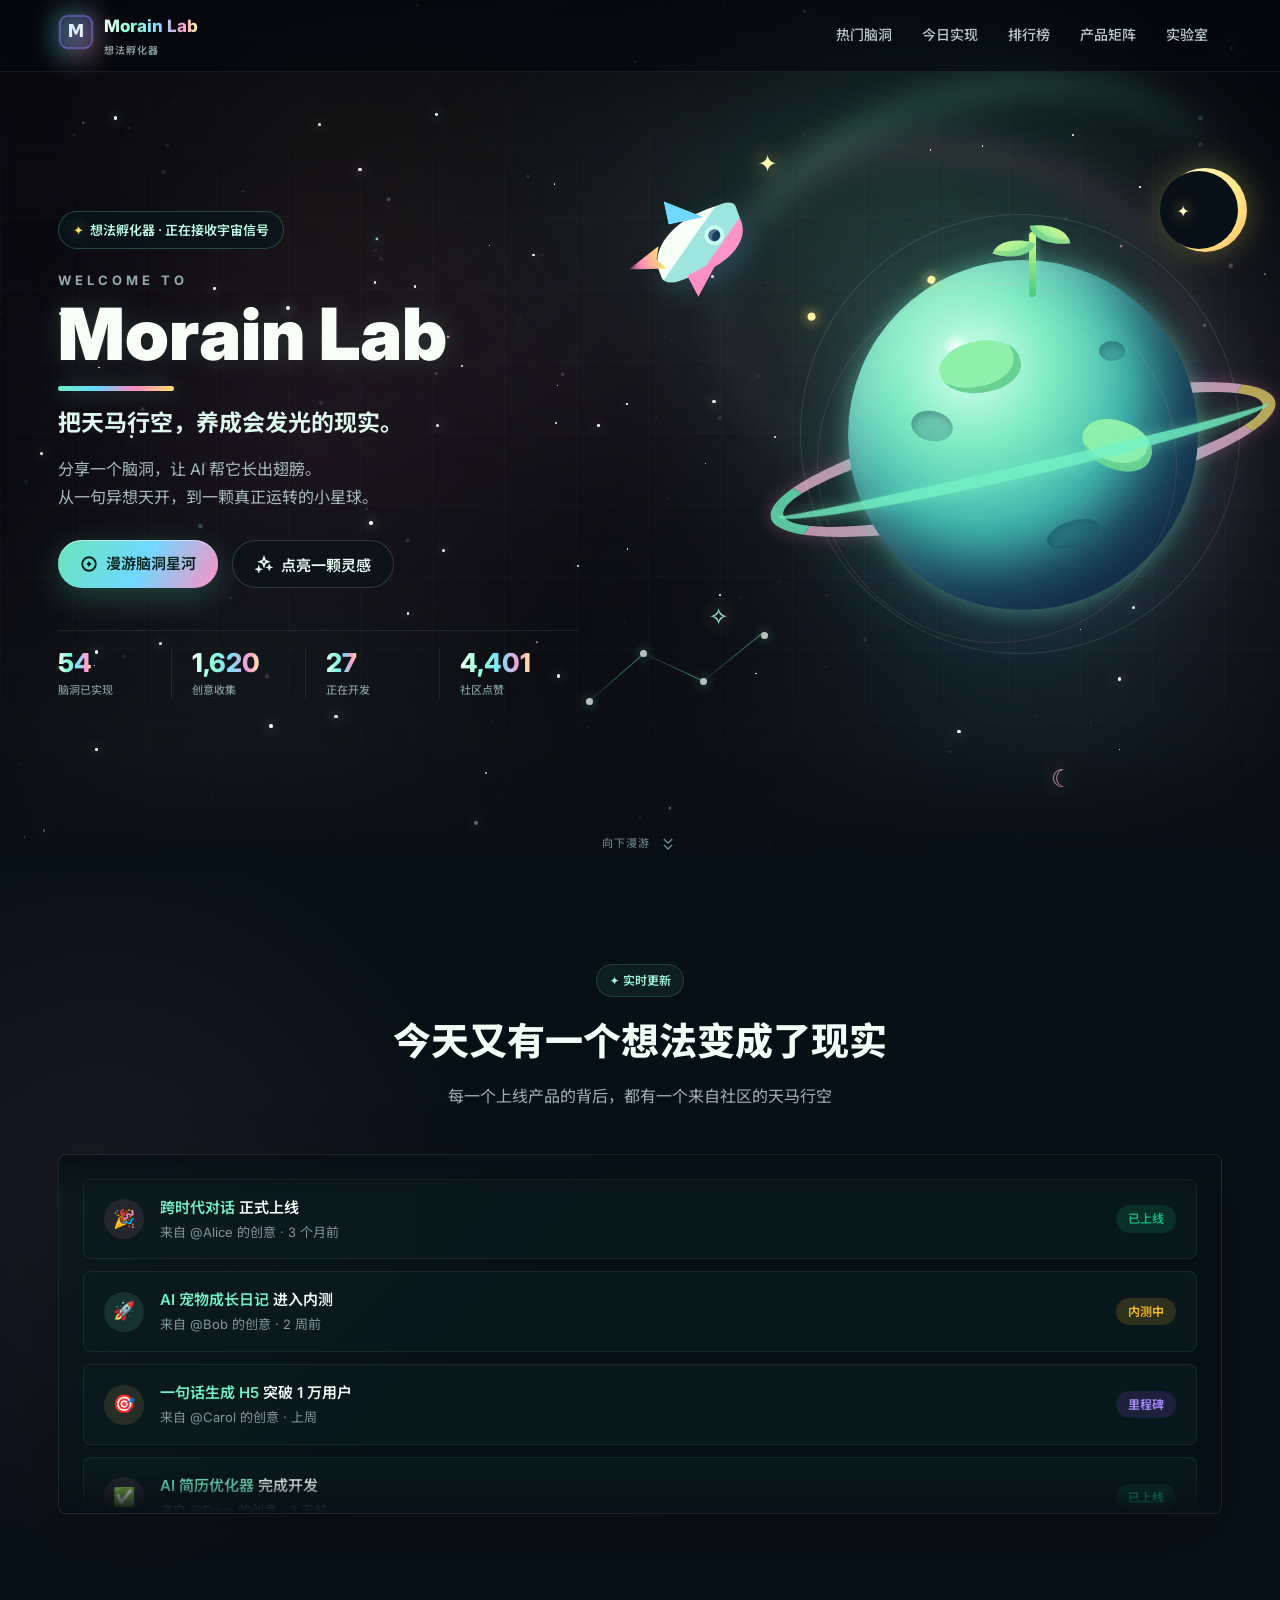
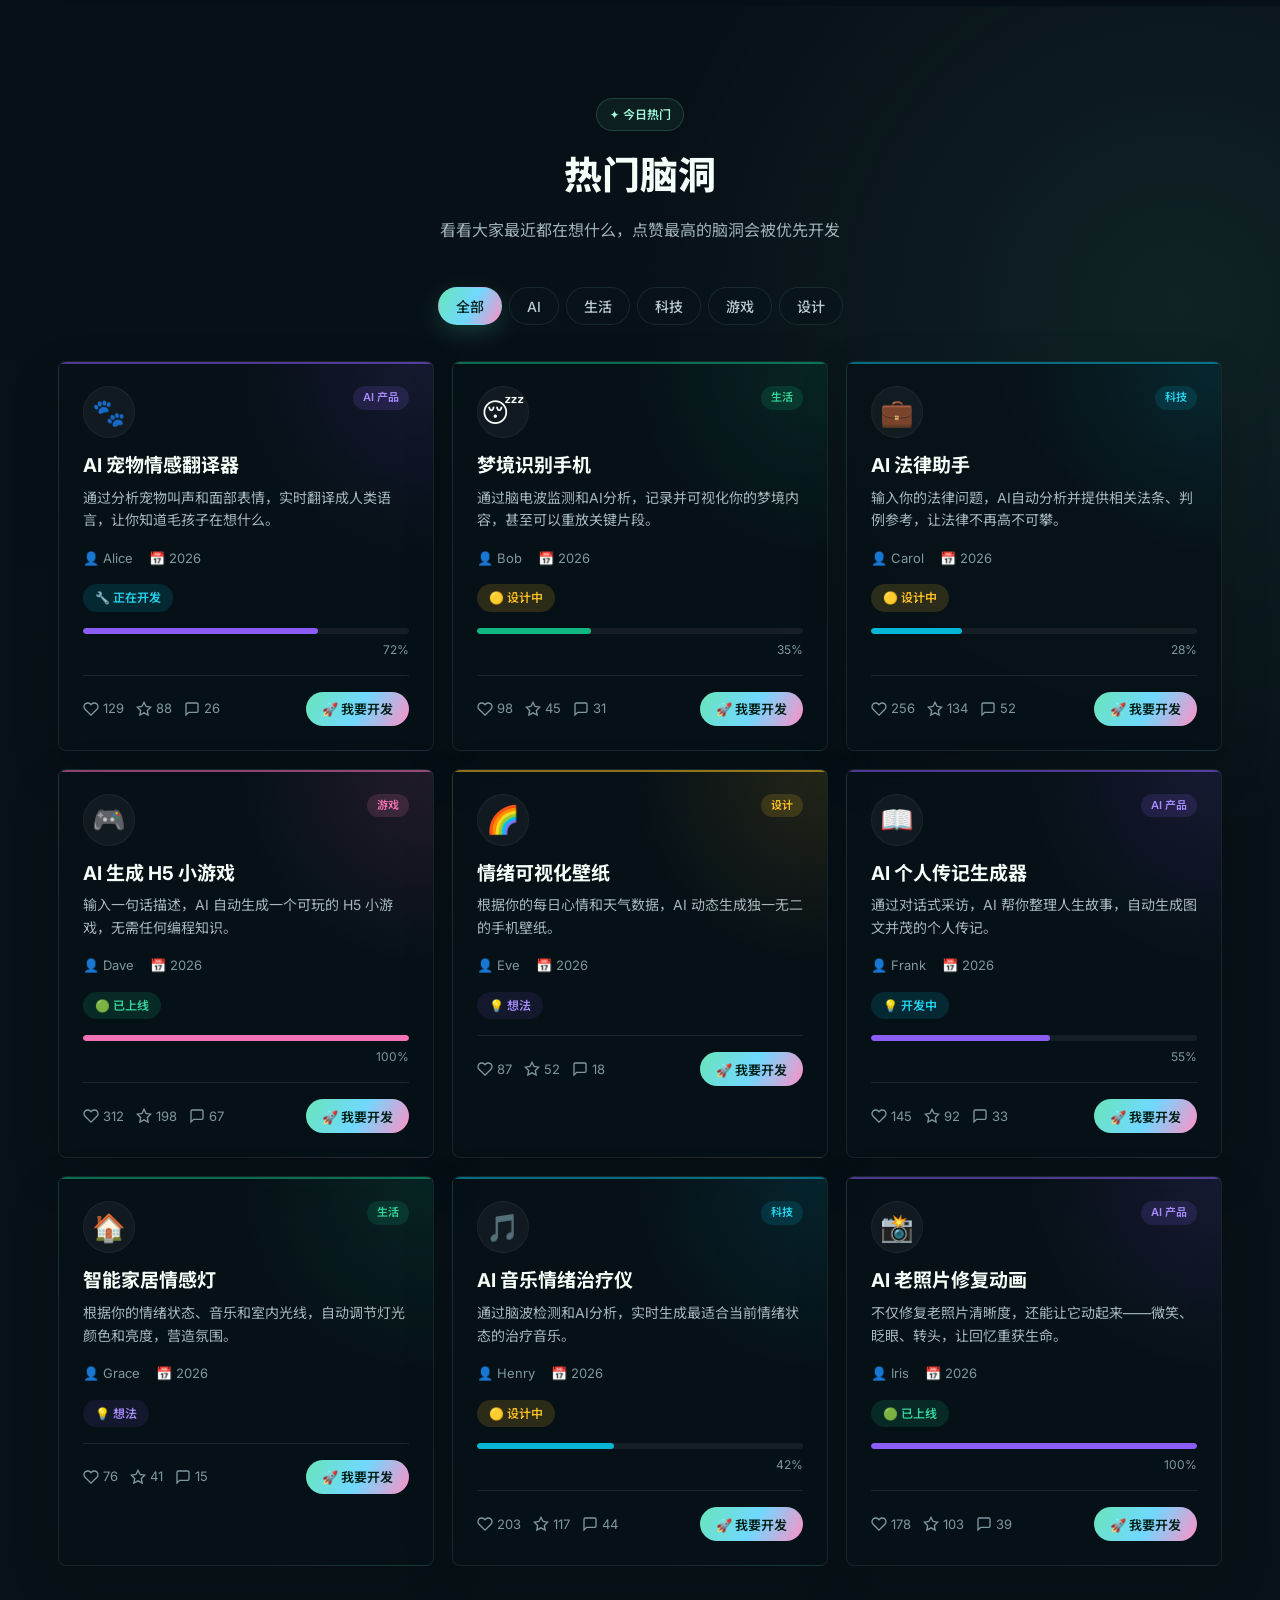
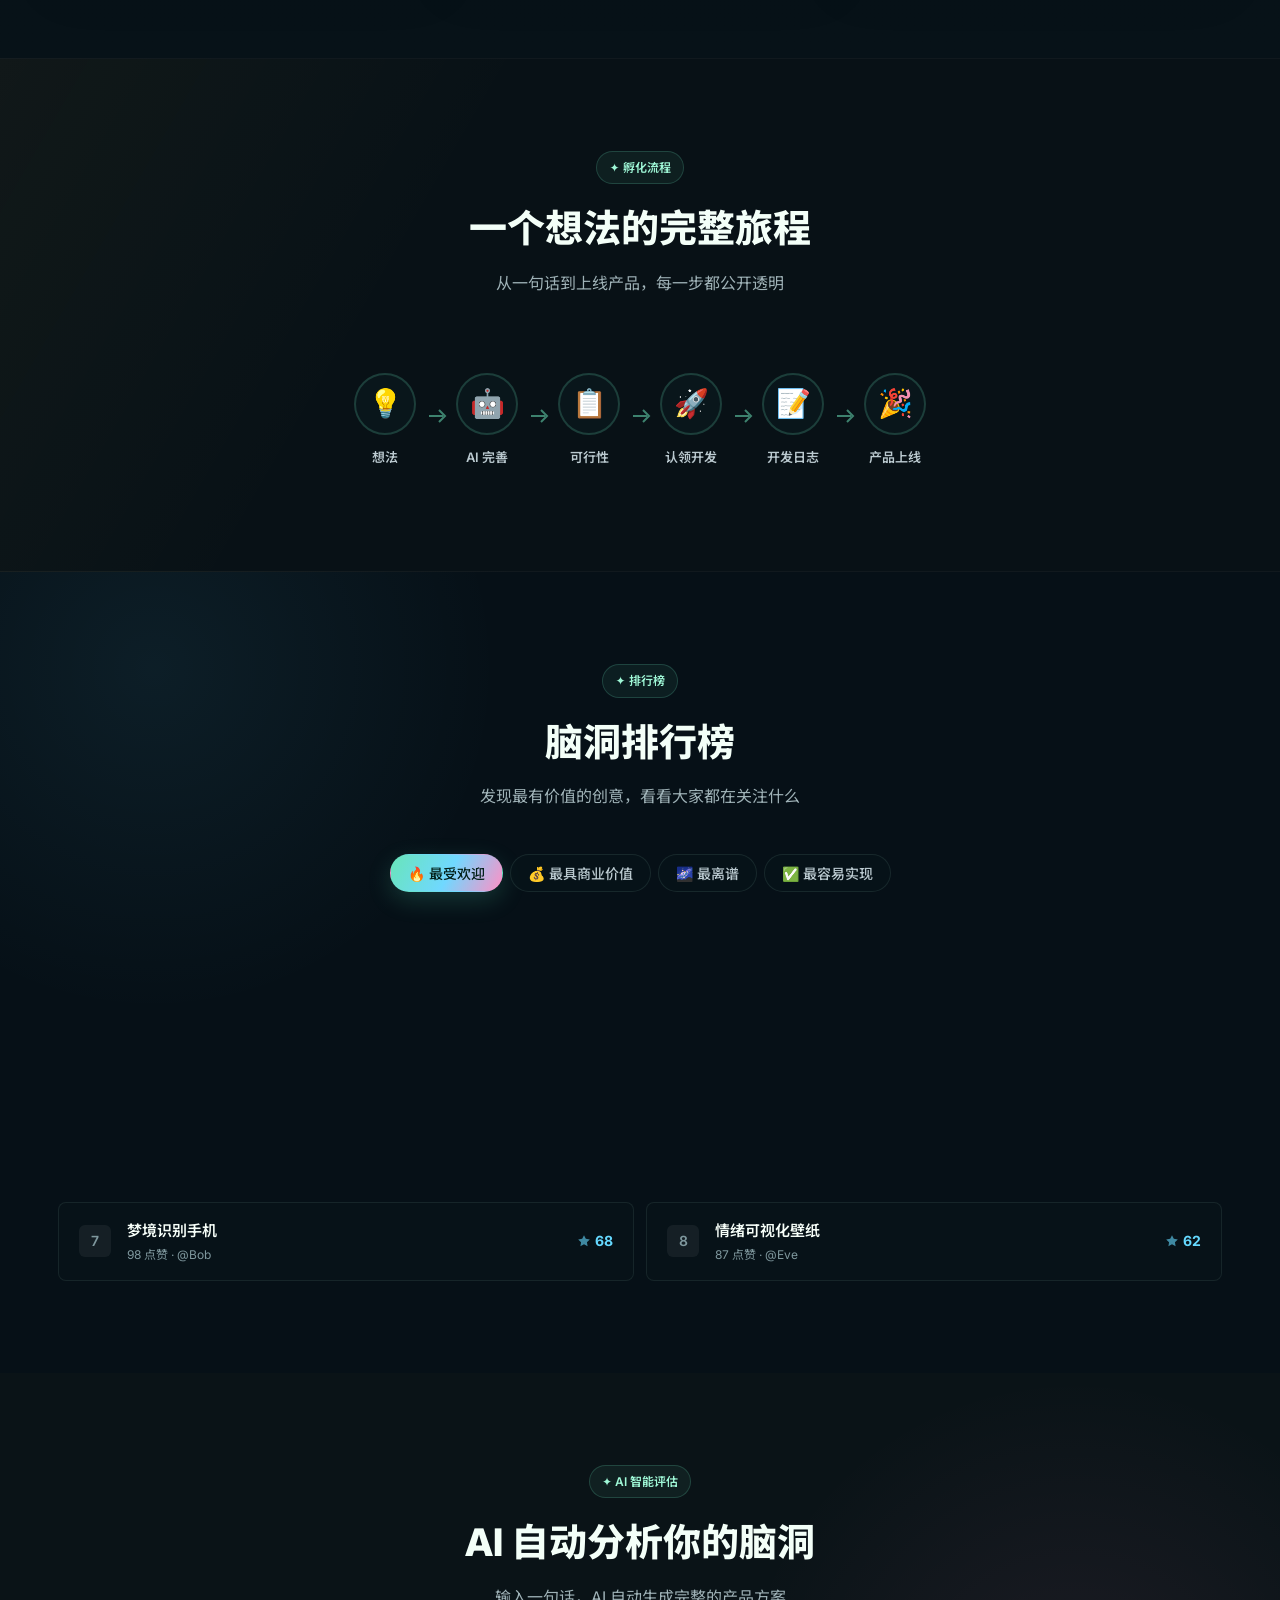
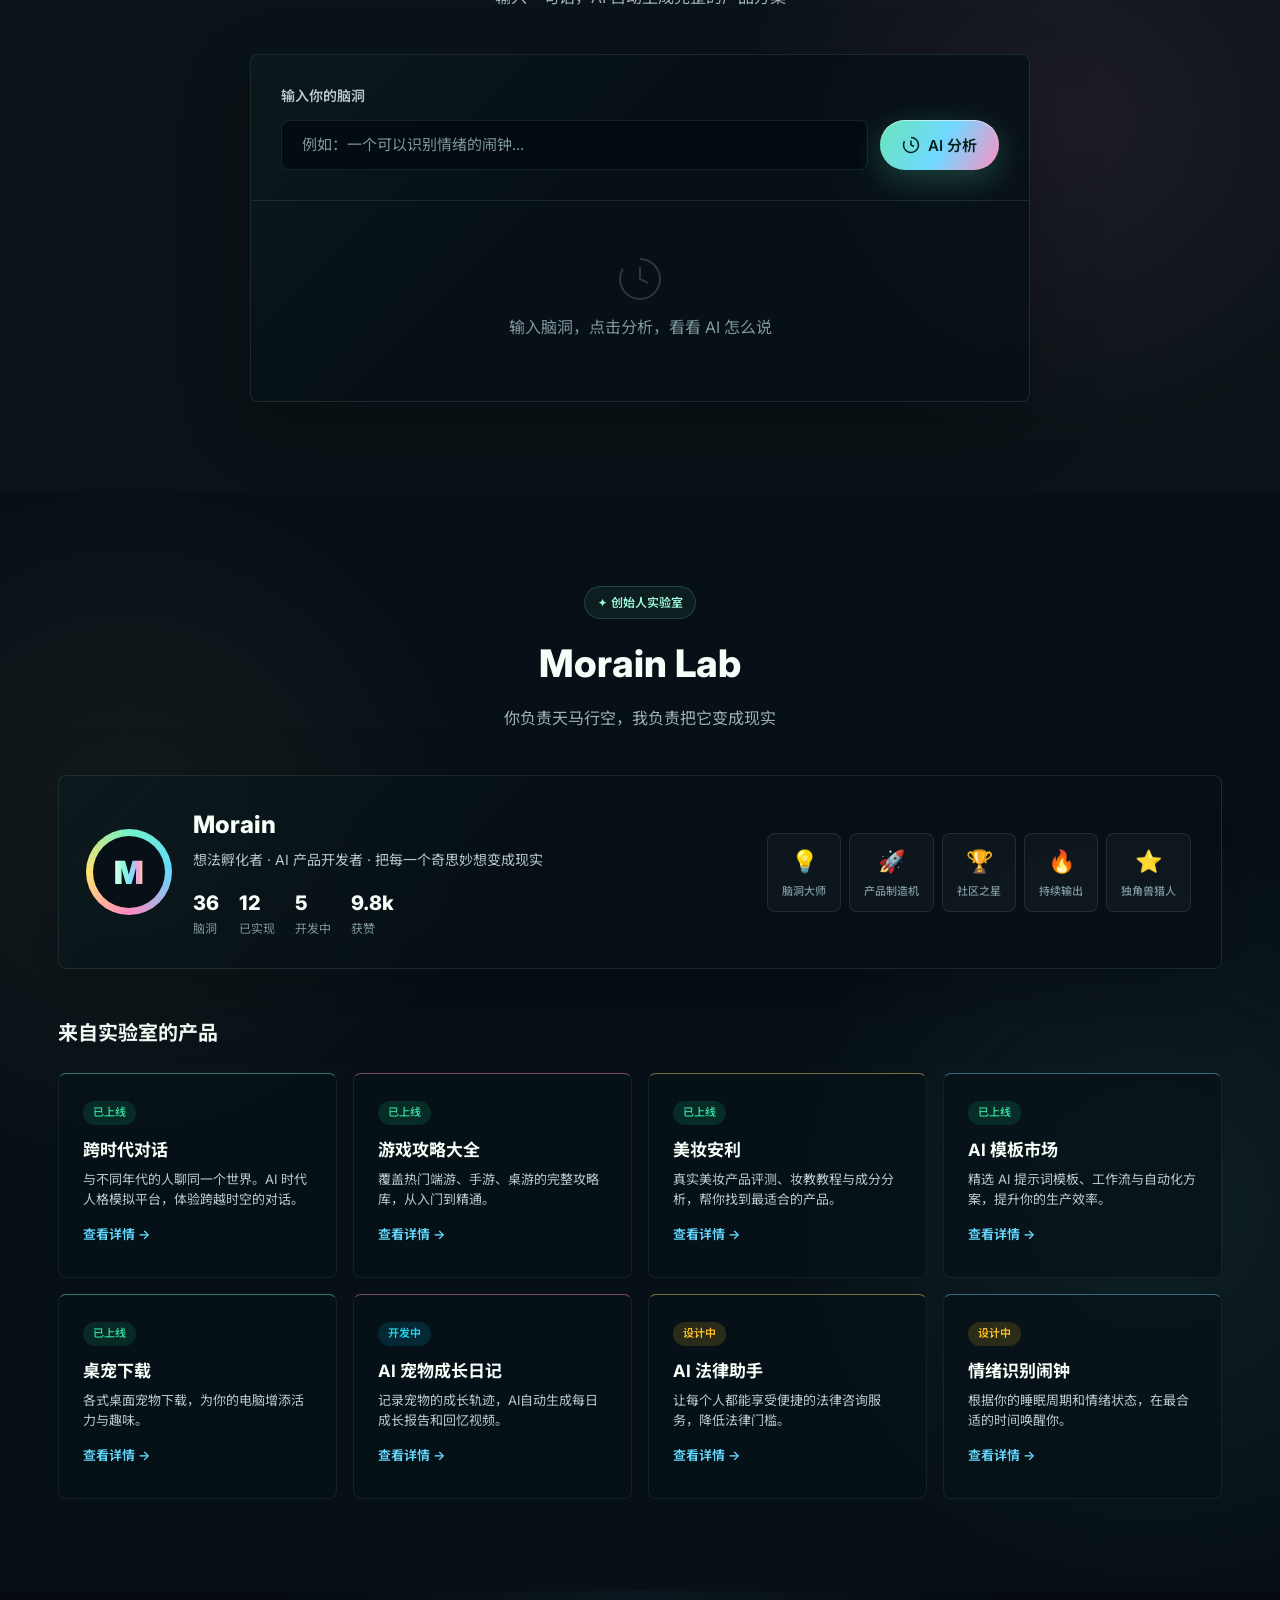
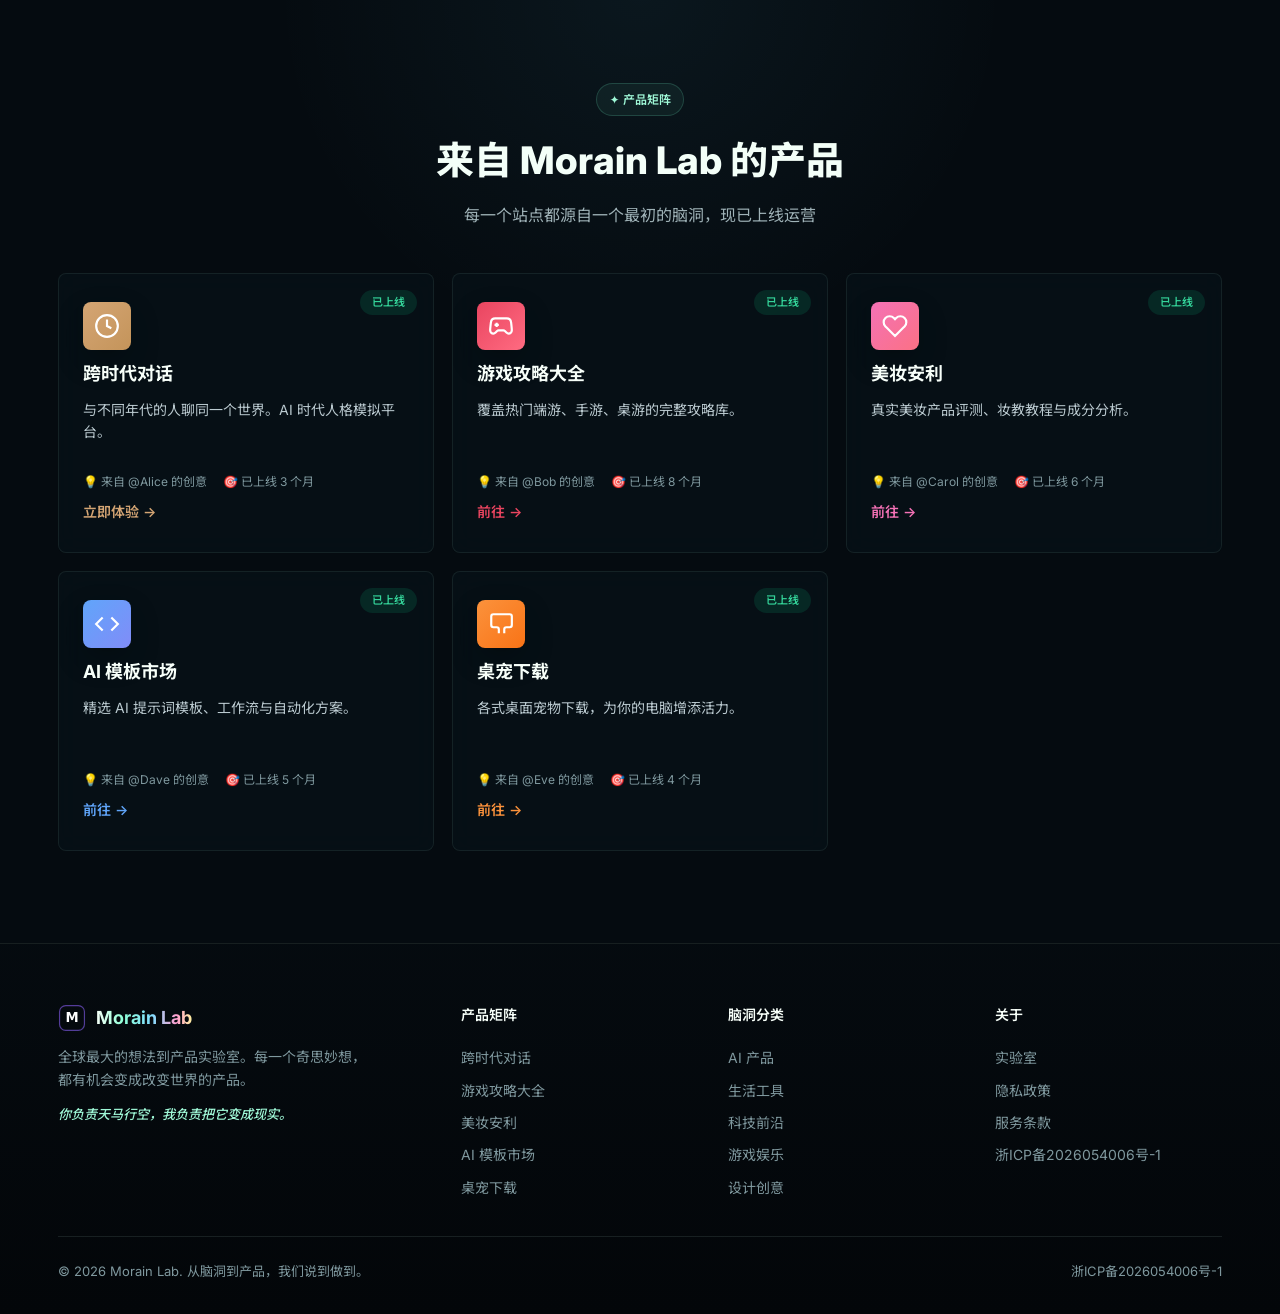
==== commit c83d669e: "feat: 重塑极光童趣主页" ====
--- a/index.html
+++ b/index.html
@@ -14,10 +14,10 @@
   <meta property="og:locale" content="zh_CN" />
   <meta name="robots" content="index, follow" />
   <link rel="icon" type="image/svg+xml" href="favicon.svg" />
-  <link rel="stylesheet" href="style.css" />
+  <link rel="stylesheet" href="style.css?v=20260718-aurora" />
   <link rel="preconnect" href="https://fonts.googleapis.com">
   <link rel="preconnect" href="https://fonts.gstatic.com" crossorigin>
-  <link href="https://fonts.googleapis.com/css2?family=Inter:wght@400;500;600;700;800;900&family=Noto+Sans+SC:wght@400;500;600;700;800;900&display=swap" rel="stylesheet">
+  <link href="https://fonts.googleapis.com/css2?family=Inter:wght@400;500;600;700;800;900&amp;family=Noto+Sans+SC:wght@400;500;600;700;800;900&amp;display=swap" rel="stylesheet">
 </head>
 <body>
   <canvas id="auroraCanvas"></canvas>
@@ -50,70 +50,116 @@
           <span class="logo-sub">想法孵化器</span>
         </div>
       </a>
-      <nav class="nav" id="nav">
+      <nav class="nav" id="nav" aria-label="主导航">
         <a href="#ideas" class="nav-link">热门脑洞</a>
         <a href="#feed" class="nav-link">今日实现</a>
         <a href="#leaderboard" class="nav-link">排行榜</a>
         <a href="#sites" class="nav-link">产品矩阵</a>
         <a href="#lab" class="nav-link">实验室</a>
       </nav>
-      <button class="menu-btn" id="menuBtn" aria-label="菜单">
+      <button class="menu-btn" id="menuBtn" type="button" aria-label="打开导航菜单" aria-controls="nav" aria-expanded="false">
         <svg width="24" height="24" viewBox="0 0 24 24" fill="none" stroke="currentColor" stroke-width="2"><line x1="3" y1="6" x2="21" y2="6"/><line x1="3" y1="12" x2="21" y2="12"/><line x1="3" y1="18" x2="21" y2="18"/></svg>
       </button>
     </div>
   </header>
 
-  <section class="hero" id="hero">
-    <div class="hero-aurora">
-      <div class="aurora-layer aurora-1"></div>
-      <div class="aurora-layer aurora-2"></div>
-      <div class="aurora-layer aurora-3"></div>
-    </div>
-    <div class="hero-stars" id="heroStars"></div>
-    <div class="hero-content container">
-      <div class="hero-badge">✦ 全球最大的想法孵化器</div>
-      <h1 class="hero-title">
-        <span class="hero-line">每个人都有</span>
-        <span class="hero-grad-text">改变世界的</span>
-        <span class="hero-line">一个想法</span>
-      </h1>
-      <p class="hero-desc">
-        分享你的脑洞，AI 帮你完善，社区认领开发。<br class="hide-mobile" />
-        你负责天马行空，我负责把它变成现实。
-      </p>
-      <div class="hero-actions">
-        <a href="#ideas" class="btn btn-primary">
-          <svg width="18" height="18" viewBox="0 0 24 24" fill="none" stroke="currentColor" stroke-width="2.5"><path d="M9 12h6"/><path d="M12 9v6"/><path d="M12 21a9 9 0 1 0 0-18 9 9 0 0 0 0 18z"/></svg>
-          探索脑洞
-        </a>
-        <a href="#feed" class="btn btn-glow">
-          <svg width="18" height="18" viewBox="0 0 24 24" fill="none" stroke="currentColor" stroke-width="2"><polyline points="22 12 18 12 15 21 9 3 6 12 2 12"/></svg>
-          看看今天实现了什么
-        </a>
-      </div>
-      <div class="hero-stats">
-        <div class="hero-stat">
-          <span class="hero-stat-num" data-target="128">0</span>
-          <span class="hero-stat-label">脑洞已实现</span>
-        </div>
-        <div class="hero-stat">
-          <span class="hero-stat-num" data-target="3652">0</span>
-          <span class="hero-stat-label">创意收集</span>
-        </div>
-        <div class="hero-stat">
-          <span class="hero-stat-num" data-target="47">0</span>
-          <span class="hero-stat-label">正在开发</span>
-        </div>
-        <div class="hero-stat">
-          <span class="hero-stat-num" data-target="9823">0</span>
-          <span class="hero-stat-label">社区点赞</span>
-        </div>
-      </div>
-    </div>
-    <div class="hero-scroll-indicator">
-      <svg width="24" height="24" viewBox="0 0 24 24" fill="none" stroke="currentColor" stroke-width="1.5" opacity="0.4"><polyline points="7 13 12 18 17 13"/><polyline points="7 6 12 11 17 6"/></svg>
-    </div>
-  </section>
+  <main>
+    <section class="hero" id="hero">
+      <div class="hero-aurora" aria-hidden="true">
+        <div class="aurora-layer aurora-1"></div>
+        <div class="aurora-layer aurora-2"></div>
+        <div class="aurora-layer aurora-3"></div>
+      </div>
+      <div class="hero-stars" id="heroStars" aria-hidden="true"></div>
+
+      <div class="wonder-scene" id="wonderScene" aria-hidden="true">
+        <div class="aurora-ribbon ribbon-one"></div>
+        <div class="aurora-ribbon ribbon-two"></div>
+        <div class="constellation">
+          <span class="constellation-star star-a"></span>
+          <span class="constellation-star star-b"></span>
+          <span class="constellation-star star-c"></span>
+          <span class="constellation-star star-d"></span>
+          <i class="constellation-line line-a"></i>
+          <i class="constellation-line line-b"></i>
+          <i class="constellation-line line-c"></i>
+        </div>
+        <div class="idea-moon"><span>✦</span></div>
+        <div class="orbit orbit-one">
+          <span class="orbit-spark"></span>
+        </div>
+        <div class="orbit orbit-two">
+          <span class="orbit-spark"></span>
+        </div>
+        <div class="dream-planet" id="dreamPlanet">
+          <span class="planet-glow"></span>
+          <span class="planet-crater crater-one"></span>
+          <span class="planet-crater crater-two"></span>
+          <span class="planet-crater crater-three"></span>
+          <span class="planet-island island-one"></span>
+          <span class="planet-island island-two"></span>
+          <span class="planet-sprout">
+            <i class="sprout-stem"></i>
+            <i class="sprout-leaf leaf-one"></i>
+            <i class="sprout-leaf leaf-two"></i>
+          </span>
+        </div>
+        <div class="paper-rocket">
+          <span class="rocket-window"></span>
+          <span class="rocket-flame"></span>
+        </div>
+        <span class="floating-symbol symbol-one">✦</span>
+        <span class="floating-symbol symbol-two">☾</span>
+        <span class="floating-symbol symbol-three">✧</span>
+      </div>
+
+      <div class="hero-layout container">
+        <div class="hero-content">
+          <div class="hero-badge"><span class="badge-star">✦</span> 想法孵化器 · 正在接收宇宙信号</div>
+          <h1 class="hero-title">
+            <span class="hero-kicker">WELCOME TO</span>
+            <span class="hero-brand">Morain Lab</span>
+          </h1>
+          <p class="hero-slogan">把天马行空，养成会发光的现实。</p>
+          <p class="hero-desc">
+            分享一个脑洞，让 AI 帮它长出翅膀。<br class="hide-mobile" />
+            从一句异想天开，到一颗真正运转的小星球。
+          </p>
+          <div class="hero-actions">
+            <a href="#ideas" class="btn btn-primary">
+              <svg width="18" height="18" viewBox="0 0 24 24" fill="none" stroke="currentColor" stroke-width="2.5"><path d="M9 12h6"/><path d="M12 9v6"/><path d="M12 21a9 9 0 1 0 0-18 9 9 0 0 0 0 18z"/></svg>
+              漫游脑洞星河
+            </a>
+            <button class="btn btn-glow" id="sparkBtn" type="button">
+              <svg width="18" height="18" viewBox="0 0 24 24" fill="none" stroke="currentColor" stroke-width="2"><path d="m12 3-1.6 4.4L6 9l4.4 1.6L12 15l1.6-4.4L18 9l-4.4-1.6L12 3Z"/><path d="m5 16-.8 2.2L2 19l2.2.8L5 22l.8-2.2L8 19l-2.2-.8L5 16Z"/><path d="m19 14-.7 1.8-1.8.7 1.8.7L19 19l.7-1.8 1.8-.7-1.8-.7L19 14Z"/></svg>
+              点亮一颗灵感
+            </button>
+          </div>
+          <div class="hero-stats">
+            <div class="hero-stat">
+              <span class="hero-stat-num" data-target="128">0</span>
+              <span class="hero-stat-label">脑洞已实现</span>
+            </div>
+            <div class="hero-stat">
+              <span class="hero-stat-num" data-target="3652">0</span>
+              <span class="hero-stat-label">创意收集</span>
+            </div>
+            <div class="hero-stat">
+              <span class="hero-stat-num" data-target="47">0</span>
+              <span class="hero-stat-label">正在开发</span>
+            </div>
+            <div class="hero-stat">
+              <span class="hero-stat-num" data-target="9823">0</span>
+              <span class="hero-stat-label">社区点赞</span>
+            </div>
+          </div>
+        </div>
+      </div>
+      <div class="hero-scroll-indicator" aria-hidden="true">
+        <span>向下漫游</span>
+        <svg width="20" height="20" viewBox="0 0 24 24" fill="none" stroke="currentColor" stroke-width="1.5"><polyline points="7 13 12 18 17 13"/><polyline points="7 6 12 11 17 6"/></svg>
+      </div>
+    </section>
 
   <section class="feed-section" id="feed">
     <div class="container">
@@ -136,12 +182,12 @@
         <p class="section-desc">看看大家最近都在想什么，点赞最高的脑洞会被优先开发</p>
       </div>
       <div class="ideas-filter">
-        <button class="filter-btn active" data-filter="all">全部</button>
-        <button class="filter-btn" data-filter="ai">AI</button>
-        <button class="filter-btn" data-filter="life">生活</button>
-        <button class="filter-btn" data-filter="tech">科技</button>
-        <button class="filter-btn" data-filter="game">游戏</button>
-        <button class="filter-btn" data-filter="design">设计</button>
+        <button class="filter-btn active" type="button" data-filter="all" aria-pressed="true">全部</button>
+        <button class="filter-btn" type="button" data-filter="ai" aria-pressed="false">AI</button>
+        <button class="filter-btn" type="button" data-filter="life" aria-pressed="false">生活</button>
+        <button class="filter-btn" type="button" data-filter="tech" aria-pressed="false">科技</button>
+        <button class="filter-btn" type="button" data-filter="game" aria-pressed="false">游戏</button>
+        <button class="filter-btn" type="button" data-filter="design" aria-pressed="false">设计</button>
       </div>
       <div class="ideas-grid" id="ideasGrid"></div>
     </div>
@@ -196,10 +242,10 @@
         <p class="section-desc">发现最有价值的创意，看看大家都在关注什么</p>
       </div>
       <div class="leaderboard-tabs">
-        <button class="lb-tab active" data-lb="hot">🔥 最受欢迎</button>
-        <button class="lb-tab" data-lb="value">💰 最具商业价值</button>
-        <button class="lb-tab" data-lb="wild">🌌 最离谱</button>
-        <button class="lb-tab" data-lb="easy">✅ 最容易实现</button>
+        <button class="lb-tab active" type="button" data-lb="hot" aria-pressed="true">🔥 最受欢迎</button>
+        <button class="lb-tab" type="button" data-lb="value" aria-pressed="false">💰 最具商业价值</button>
+        <button class="lb-tab" type="button" data-lb="wild" aria-pressed="false">🌌 最离谱</button>
+        <button class="lb-tab" type="button" data-lb="easy" aria-pressed="false">✅ 最容易实现</button>
       </div>
       <div class="leaderboard-grid" id="leaderboardGrid"></div>
     </div>
@@ -214,10 +260,10 @@
       </div>
       <div class="ai-scoring-card">
         <div class="ai-scoring-input">
-          <label class="ai-input-label">输入你的脑洞</label>
+          <label class="ai-input-label" for="ideaInput">输入你的脑洞</label>
           <div class="ai-input-row">
             <input type="text" id="ideaInput" class="ai-input" placeholder="例如：一个可以识别情绪的闹钟..." />
-            <button class="btn btn-primary" id="analyzeBtn">
+            <button class="btn btn-primary" id="analyzeBtn" type="button">
               <svg width="18" height="18" viewBox="0 0 24 24" fill="none" stroke="currentColor" stroke-width="2"><path d="M12 2a10 10 0 0 1 10 10c0 5.523-4.477 10-10 10S2 17.523 2 12c0-1.846.5-3.582 1.373-5.076"/><path d="M12 6v6l4 2"/></svg>
               AI 分析
             </button>
@@ -321,7 +367,7 @@
           </div>
           <span class="site-card-link">立即体验 →</span>
         </a>
-        <a href="https://game.morain.xin" target="_blank" class="site-card" style="--card-accent:#e94560">
+        <a href="https://game.morain.xin" target="_blank" rel="noopener" class="site-card" style="--card-accent:#e94560">
           <div class="site-card-glow"></div>
           <div class="site-card-icon" style="background:linear-gradient(135deg,#e94560,#ff6b81)">
             <svg width="26" height="26" viewBox="0 0 24 24" fill="none" stroke="white" stroke-width="2"><line x1="6" y1="11" x2="10" y2="11"/><line x1="8" y1="9" x2="8" y2="13"/><line x1="15" y1="12" x2="15.01" y2="12"/><line x1="18" y1="10" x2="18.01" y2="10"/><path d="M17.32 5H6.68a4 4 0 0 0-3.978 3.59c-.006.052-.01.101-.017.152C2.604 9.416 2 14.456 2 16a3 3 0 0 0 3 3c1 0 1.5-.5 2-1l1.414-1.414A2 2 0 0 1 9.828 16h4.344a2 2 0 0 1 1.414.586L17 18c.5.5 1 1 2 1a3 3 0 0 0 3-3c0-1.545-.604-6.584-.685-7.258-.007-.05-.011-.1-.017-.151A4 4 0 0 0 17.32 5z"/></svg>
@@ -335,7 +381,7 @@
           </div>
           <span class="site-card-link">前往 →</span>
         </a>
-        <a href="https://beauty.morain.xin" target="_blank" class="site-card" style="--card-accent:#f472b6">
+        <a href="https://beauty.morain.xin" target="_blank" rel="noopener" class="site-card" style="--card-accent:#f472b6">
           <div class="site-card-glow"></div>
           <div class="site-card-icon" style="background:linear-gradient(135deg,#f472b6,#fb7185)">
             <svg width="26" height="26" viewBox="0 0 24 24" fill="none" stroke="white" stroke-width="2"><path d="M20.84 4.61a5.5 5.5 0 0 0-7.78 0L12 5.67l-1.06-1.06a5.5 5.5 0 0 0-7.78 7.78l1.06 1.06L12 21.23l7.78-7.78 1.06-1.06a5.5 5.5 0 0 0 0-7.78z"/></svg>
@@ -349,7 +395,7 @@
           </div>
           <span class="site-card-link">前往 →</span>
         </a>
-        <a href="https://templates.morain.xin" target="_blank" class="site-card" style="--card-accent:#60a5fa">
+        <a href="https://templates.morain.xin" target="_blank" rel="noopener" class="site-card" style="--card-accent:#60a5fa">
           <div class="site-card-glow"></div>
           <div class="site-card-icon" style="background:linear-gradient(135deg,#60a5fa,#818cf8)">
             <svg width="26" height="26" viewBox="0 0 24 24" fill="none" stroke="white" stroke-width="2"><polyline points="16 18 22 12 16 6"/><polyline points="8 6 2 12 8 18"/></svg>
@@ -363,7 +409,7 @@
           </div>
           <span class="site-card-link">前往 →</span>
         </a>
-        <a href="https://pets.morain.xin" target="_blank" class="site-card" style="--card-accent:#fb923c">
+        <a href="https://pets.morain.xin" target="_blank" rel="noopener" class="site-card" style="--card-accent:#fb923c">
           <div class="site-card-glow"></div>
           <div class="site-card-icon" style="background:linear-gradient(135deg,#fb923c,#f97316)">
             <svg width="26" height="26" viewBox="0 0 24 24" fill="none" stroke="white" stroke-width="2"><path d="M10 20.5v-3.5a2 2 0 0 0-2-2H5a2 2 0 0 1-2-2V5a2 2 0 0 1 2-2h15a2 2 0 0 1 2 2v8a2 2 0 0 1-2 2h-3a2 2 0 0 0-2 2v3.5"/><path d="M9 10h.01"/><path d="M15 10h.01"/></svg>
@@ -380,6 +426,7 @@
       </div>
     </div>
   </section>
+  </main>
 
   <footer class="footer">
     <div class="container">
@@ -400,10 +447,10 @@
         <div class="footer-links">
           <h4>产品矩阵</h4>
           <a href="/chronotalk">跨时代对话</a>
-          <a href="https://game.morain.xin" target="_blank">游戏攻略大全</a>
-          <a href="https://beauty.morain.xin" target="_blank">美妆安利</a>
-          <a href="https://templates.morain.xin" target="_blank">AI 模板市场</a>
-          <a href="https://pets.morain.xin" target="_blank">桌宠下载</a>
+          <a href="https://game.morain.xin" target="_blank" rel="noopener">游戏攻略大全</a>
+          <a href="https://beauty.morain.xin" target="_blank" rel="noopener">美妆安利</a>
+          <a href="https://templates.morain.xin" target="_blank" rel="noopener">AI 模板市场</a>
+          <a href="https://pets.morain.xin" target="_blank" rel="noopener">桌宠下载</a>
         </div>
         <div class="footer-links">
           <h4>脑洞分类</h4>
@@ -428,6 +475,6 @@
     </div>
   </footer>
 
-  <script src="script.js"></script>
+  <script src="script.js?v=20260718-aurora"></script>
 </body>
 </html>
--- a/style.css
+++ b/style.css
@@ -1563,3 +1563,1587 @@
   .lab-badges { justify-content: center; }
   .lab-stats { gap: 16px; }
 }
+
+/* ============================
+   2026 Wonder Aurora Theme
+   ============================ */
+:root {
+  --bg-deep: #04070c;
+  --bg-primary: #071017;
+  --bg-secondary: #0b151a;
+  --bg-surface: rgba(13, 27, 30, 0.76);
+  --bg-glass: rgba(8, 18, 25, 0.68);
+  --bg-glass-hover: rgba(16, 34, 37, 0.82);
+  --aurora-1: #72f2c5;
+  --aurora-2: #65d9ff;
+  --aurora-3: #ff89c2;
+  --aurora-4: #ffe36e;
+  --grad-aurora: linear-gradient(115deg, #72f2c5, #65d9ff 40%, #ff89c2 72%, #ffe36e);
+  --grad-text: linear-gradient(90deg, #f7fff8, #8effd6 28%, #80ddff 58%, #ff9dce 84%, #fff1a0);
+  --grad-btn: linear-gradient(118deg, #68e5b9, #70d8ff 52%, #ff90c5);
+  --text-primary: #f7fff9;
+  --text-secondary: #bbcad0;
+  --text-muted: #7f989e;
+  --border-color: rgba(190, 255, 231, 0.1);
+  --border-glow: rgba(114, 242, 197, 0.42);
+  --shadow-glow: 0 18px 60px rgba(36, 232, 176, 0.1);
+  --radius-sm: 6px;
+  --radius-md: 8px;
+  --radius-lg: 8px;
+  --radius-xl: 8px;
+  --header-height: 72px;
+  --container-max: 1220px;
+}
+
+body {
+  background:
+    radial-gradient(circle at 8% 16%, rgba(255, 137, 194, 0.07), transparent 28%),
+    radial-gradient(circle at 88% 24%, rgba(114, 242, 197, 0.07), transparent 30%),
+    #04070c;
+}
+
+main {
+  position: relative;
+  z-index: 1;
+}
+
+.container {
+  padding-inline: 28px;
+}
+
+.header {
+  height: var(--header-height);
+  background: rgba(4, 8, 13, 0.56);
+  border-bottom-color: rgba(216, 255, 240, 0.07);
+}
+
+.header.scrolled {
+  background: rgba(4, 9, 13, 0.9);
+  box-shadow: 0 12px 44px rgba(0, 0, 0, 0.3);
+}
+
+.logo {
+  gap: 10px;
+}
+
+.logo-mark svg {
+  filter: drop-shadow(0 0 14px rgba(114, 242, 197, 0.32));
+}
+
+.logo-text {
+  font-size: 17px;
+  letter-spacing: 0;
+}
+
+.logo-sub {
+  color: #8aa29f;
+  letter-spacing: 1px;
+}
+
+.nav {
+  gap: 2px;
+}
+
+.nav-link {
+  border-radius: 6px;
+  padding: 9px 14px;
+  letter-spacing: 0;
+}
+
+.nav-link::after {
+  background: linear-gradient(90deg, #72f2c5, #ff89c2);
+}
+
+.menu-btn {
+  width: 40px;
+  height: 40px;
+  padding: 0;
+  align-items: center;
+  justify-content: center;
+  border-radius: 6px;
+  border: 1px solid var(--border-color);
+}
+
+/* Hero dream world */
+.hero {
+  height: calc(100svh - 28px);
+  min-height: 680px;
+  max-height: 920px;
+  justify-content: flex-start;
+  padding-top: var(--header-height);
+  background:
+    linear-gradient(180deg, rgba(3, 7, 12, 0.1), rgba(3, 7, 12, 0.42)),
+    radial-gradient(circle at 77% 40%, rgba(114, 242, 197, 0.12), transparent 32%),
+    radial-gradient(circle at 24% 50%, rgba(255, 137, 194, 0.08), transparent 30%);
+  isolation: isolate;
+}
+
+.hero::before {
+  content: '';
+  position: absolute;
+  inset: 0;
+  z-index: 0;
+  pointer-events: none;
+  background-image:
+    linear-gradient(rgba(255,255,255,0.018) 1px, transparent 1px),
+    linear-gradient(90deg, rgba(255,255,255,0.018) 1px, transparent 1px);
+  background-size: 72px 72px;
+  mask-image: linear-gradient(to bottom, transparent, #000 22%, #000 78%, transparent);
+}
+
+.hero::after {
+  content: '';
+  position: absolute;
+  left: 0;
+  right: 0;
+  bottom: -1px;
+  height: 120px;
+  z-index: 3;
+  pointer-events: none;
+  background: linear-gradient(to bottom, transparent, #071017 92%);
+}
+
+.hero-layout {
+  width: 100%;
+  height: 100%;
+  display: grid;
+  grid-template-columns: minmax(0, 0.92fr) minmax(420px, 1.08fr);
+  align-items: center;
+}
+
+.hero-content {
+  width: 100%;
+  max-width: 570px;
+  margin: 0;
+  padding: 24px 0 58px;
+  text-align: left;
+}
+
+.hero-badge {
+  margin-bottom: 24px;
+  padding: 8px 14px;
+  border-radius: 999px;
+  background: rgba(8, 20, 26, 0.74);
+  border-color: rgba(114, 242, 197, 0.26);
+  color: #bfffe7;
+  letter-spacing: 0;
+  box-shadow: inset 0 0 24px rgba(114, 242, 197, 0.04);
+}
+
+.badge-star {
+  color: #ffe36e;
+  filter: drop-shadow(0 0 7px rgba(255, 227, 110, 0.8));
+}
+
+.hero-title {
+  margin-bottom: 16px;
+  font-size: 72px;
+  line-height: 0.96;
+  letter-spacing: 0;
+}
+
+.hero-kicker {
+  display: block;
+  margin-bottom: 10px;
+  color: #94acae;
+  font-size: 13px;
+  font-weight: 700;
+  line-height: 1.2;
+  letter-spacing: 4px;
+}
+
+.hero-brand {
+  display: block;
+  color: #f8fff9;
+  text-shadow:
+    0 0 28px rgba(114, 242, 197, 0.15),
+    0 0 54px rgba(255, 137, 194, 0.08);
+}
+
+.hero-brand::after {
+  content: '';
+  display: block;
+  width: 116px;
+  height: 5px;
+  margin-top: 18px;
+  border-radius: 999px;
+  background: linear-gradient(90deg, #72f2c5, #65d9ff, #ff89c2, #ffe36e);
+  box-shadow: 0 0 22px rgba(114, 242, 197, 0.45);
+}
+
+.hero-slogan {
+  max-width: 520px;
+  margin-bottom: 14px;
+  color: #dff8ed;
+  font-size: 23px;
+  font-weight: 700;
+  line-height: 1.45;
+}
+
+.hero-desc {
+  max-width: 520px;
+  margin: 0 0 28px;
+  color: #a8bdc2;
+  font-size: 16px;
+  line-height: 1.8;
+}
+
+.hero-actions {
+  justify-content: flex-start;
+  margin-bottom: 42px;
+}
+
+.btn {
+  min-height: 48px;
+  border-radius: 999px;
+  padding: 12px 22px;
+  letter-spacing: 0;
+}
+
+.btn-primary {
+  color: #032019;
+  box-shadow:
+    0 9px 32px rgba(87, 233, 190, 0.24),
+    inset 0 1px 0 rgba(255, 255, 255, 0.55);
+}
+
+.btn-primary:hover {
+  box-shadow:
+    0 14px 42px rgba(87, 233, 190, 0.34),
+    0 0 34px rgba(255, 137, 194, 0.16);
+}
+
+.btn-glow {
+  color: #e9fff6;
+  background: rgba(8, 20, 26, 0.66);
+  border-color: rgba(196, 255, 235, 0.18);
+}
+
+.btn-glow:hover {
+  background: rgba(18, 38, 39, 0.78);
+  border-color: rgba(255, 137, 194, 0.48);
+  box-shadow: 0 0 32px rgba(255, 137, 194, 0.13);
+}
+
+.btn:focus-visible,
+.filter-btn:focus-visible,
+.lb-tab:focus-visible,
+.idea-card-claim:focus-visible,
+.menu-btn:focus-visible,
+.ai-input:focus-visible {
+  outline: 2px solid #ffe36e;
+  outline-offset: 3px;
+}
+
+.hero-stats {
+  width: 100%;
+  max-width: 520px;
+  justify-content: flex-start;
+  gap: 0;
+  padding-top: 18px;
+  border-top: 1px solid rgba(190, 255, 231, 0.1);
+}
+
+.hero-stat {
+  align-items: flex-start;
+  min-width: 114px;
+  padding-right: 20px;
+  margin-right: 20px;
+  border-right: 1px solid rgba(190, 255, 231, 0.09);
+}
+
+.hero-stat:last-child {
+  padding-right: 0;
+  margin-right: 0;
+  border-right: 0;
+}
+
+.hero-stat-num {
+  font-size: 26px;
+  line-height: 1.1;
+}
+
+.hero-stat-label {
+  color: #7f999d;
+  font-size: 11px;
+}
+
+.hero-scroll-indicator {
+  z-index: 5;
+  bottom: 18px;
+  display: flex;
+  align-items: center;
+  gap: 8px;
+  color: #789094;
+  font-size: 11px;
+  letter-spacing: 1px;
+}
+
+.hero-aurora {
+  z-index: -1;
+}
+
+.aurora-layer {
+  filter: blur(76px);
+  opacity: 0.52;
+}
+
+.aurora-1 {
+  background:
+    radial-gradient(ellipse 52% 42% at 67% 22%, rgba(114, 242, 197, 0.34), transparent 62%),
+    radial-gradient(ellipse 48% 48% at 96% 48%, rgba(255, 137, 194, 0.24), transparent 64%);
+}
+
+.aurora-2 {
+  background:
+    radial-gradient(ellipse 42% 55% at 80% 72%, rgba(101, 217, 255, 0.24), transparent 64%),
+    radial-gradient(ellipse 34% 48% at 28% 20%, rgba(255, 227, 110, 0.1), transparent 64%);
+}
+
+.aurora-3 {
+  background:
+    radial-gradient(ellipse 62% 32% at 56% 42%, rgba(255, 137, 194, 0.13), transparent 66%),
+    radial-gradient(ellipse 42% 46% at 18% 88%, rgba(114, 242, 197, 0.12), transparent 68%);
+}
+
+.hero-stars {
+  z-index: 0;
+}
+
+.hero-star {
+  position: absolute;
+  display: block;
+  border-radius: 50%;
+  background: #f7fff9;
+  box-shadow: 0 0 12px currentColor;
+  animation: twinkle 3s ease-in-out infinite;
+}
+
+.hero-star.cross {
+  border-radius: 0;
+  background: transparent;
+  box-shadow: none;
+}
+
+.hero-star.cross::before,
+.hero-star.cross::after {
+  content: '';
+  position: absolute;
+  left: 50%;
+  top: 50%;
+  background: currentColor;
+  transform: translate(-50%, -50%);
+  border-radius: 999px;
+  box-shadow: 0 0 10px currentColor;
+}
+
+.hero-star.cross::before {
+  width: 1px;
+  height: 100%;
+}
+
+.hero-star.cross::after {
+  width: 100%;
+  height: 1px;
+}
+
+/* Hero illustration */
+.wonder-scene {
+  --scene-x: 0px;
+  --scene-y: 0px;
+  position: absolute;
+  z-index: 2;
+  top: 76px;
+  right: max(2vw, calc((100vw - var(--container-max)) / 2 - 28px));
+  width: min(55vw, 700px);
+  height: calc(100% - 104px);
+  min-height: 560px;
+  pointer-events: none;
+  transform: translate3d(var(--scene-x), var(--scene-y), 0);
+  transition: transform 0.32s ease-out;
+}
+
+.wonder-scene::before {
+  content: '';
+  position: absolute;
+  right: 2%;
+  top: 9%;
+  width: 76%;
+  aspect-ratio: 1;
+  border-radius: 50%;
+  background:
+    radial-gradient(circle, rgba(237, 255, 245, 0.08), rgba(114, 242, 197, 0.03) 38%, transparent 68%);
+  filter: blur(1px);
+}
+
+.aurora-ribbon {
+  position: absolute;
+  border-radius: 50%;
+  opacity: 0.7;
+  mix-blend-mode: screen;
+  filter: blur(15px);
+}
+
+.ribbon-one {
+  right: 2%;
+  top: 1%;
+  width: 76%;
+  height: 48%;
+  border-top: 22px solid rgba(114, 242, 197, 0.28);
+  border-left: 11px solid rgba(101, 217, 255, 0.14);
+  transform: rotate(-13deg) skewX(-8deg);
+  animation: ribbonBreathe 8s ease-in-out infinite;
+}
+
+.ribbon-two {
+  right: 8%;
+  top: 9%;
+  width: 65%;
+  height: 38%;
+  border-top: 15px solid rgba(255, 137, 194, 0.24);
+  border-right: 9px solid rgba(255, 227, 110, 0.12);
+  transform: rotate(8deg) skewX(9deg);
+  animation: ribbonBreathe 10s ease-in-out -4s infinite reverse;
+}
+
+@keyframes ribbonBreathe {
+  0%, 100% { opacity: 0.38; transform: rotate(-13deg) skewX(-8deg) scale(0.97); }
+  50% { opacity: 0.78; transform: rotate(-7deg) skewX(2deg) scale(1.04); }
+}
+
+.dream-planet {
+  position: absolute;
+  right: 8%;
+  top: 24%;
+  width: 350px;
+  aspect-ratio: 1;
+  border-radius: 50%;
+  overflow: visible;
+  background:
+    radial-gradient(circle at 31% 25%, rgba(255,255,255,0.94), transparent 4%),
+    radial-gradient(circle at 35% 30%, #d7fff0 0, #82edc3 23%, #42b9b0 49%, #2a718c 74%, #263c67 100%);
+  box-shadow:
+    inset -36px -42px 58px rgba(9, 17, 43, 0.68),
+    inset 19px 18px 28px rgba(255,255,255,0.15),
+    0 0 22px rgba(114, 242, 197, 0.38),
+    0 0 90px rgba(101, 217, 255, 0.18);
+  animation: planetFloat 7s ease-in-out infinite;
+}
+
+.dream-planet::before {
+  content: '';
+  position: absolute;
+  z-index: -1;
+  left: -24%;
+  top: 42%;
+  width: 148%;
+  height: 30%;
+  border: 13px solid rgba(255, 194, 224, 0.72);
+  border-left-color: rgba(114, 242, 197, 0.78);
+  border-right-color: rgba(255, 227, 110, 0.7);
+  border-radius: 50%;
+  transform: rotate(-13deg);
+  box-shadow: 0 0 18px rgba(255, 137, 194, 0.28);
+}
+
+.dream-planet::after {
+  content: '';
+  position: absolute;
+  z-index: 4;
+  left: -22%;
+  top: 52%;
+  width: 144%;
+  height: 10%;
+  border-bottom: 12px solid rgba(114, 242, 197, 0.78);
+  border-radius: 50%;
+  transform: rotate(-13deg);
+  filter: drop-shadow(0 0 7px rgba(114, 242, 197, 0.5));
+}
+
+.planet-glow {
+  position: absolute;
+  inset: -30px;
+  z-index: -2;
+  border-radius: 50%;
+  background: radial-gradient(circle, rgba(114, 242, 197, 0.2), transparent 68%);
+  animation: planetGlow 4s ease-in-out infinite;
+}
+
+.planet-crater {
+  position: absolute;
+  z-index: 2;
+  border-radius: 50%;
+  background: rgba(22, 90, 109, 0.28);
+  box-shadow: inset 3px 4px 7px rgba(14, 48, 72, 0.28);
+}
+
+.crater-one {
+  left: 18%;
+  top: 43%;
+  width: 42px;
+  height: 30px;
+  transform: rotate(13deg);
+}
+
+.crater-two {
+  right: 21%;
+  top: 23%;
+  width: 26px;
+  height: 20px;
+}
+
+.crater-three {
+  right: 28%;
+  bottom: 18%;
+  width: 54px;
+  height: 26px;
+  transform: rotate(-18deg);
+}
+
+.planet-island {
+  position: absolute;
+  z-index: 3;
+  border-radius: 48% 52% 45% 55%;
+  background: #8ef0a9;
+  box-shadow: inset -6px -7px 0 rgba(29, 149, 106, 0.35);
+}
+
+.island-one {
+  left: 26%;
+  top: 23%;
+  width: 82px;
+  height: 52px;
+  transform: rotate(-12deg);
+}
+
+.island-two {
+  right: 13%;
+  top: 46%;
+  width: 72px;
+  height: 48px;
+  transform: rotate(18deg);
+}
+
+.planet-sprout {
+  position: absolute;
+  z-index: 7;
+  left: 42%;
+  top: -45px;
+  width: 74px;
+  height: 82px;
+  transform-origin: 50% 100%;
+  animation: sproutSway 5s ease-in-out infinite;
+}
+
+.sprout-stem {
+  position: absolute;
+  left: 34px;
+  bottom: 0;
+  width: 7px;
+  height: 65px;
+  border-radius: 999px;
+  background: linear-gradient(#d7ff80, #47c986);
+  box-shadow: 0 0 10px rgba(114, 242, 197, 0.4);
+}
+
+.sprout-leaf {
+  position: absolute;
+  width: 38px;
+  height: 23px;
+  border-radius: 100% 0 100% 0;
+  background: linear-gradient(135deg, #eeff8d, #61dfa0);
+  box-shadow: inset -5px -4px 0 rgba(32, 150, 102, 0.22);
+}
+
+.leaf-one {
+  left: 0;
+  top: 22px;
+  transform: rotate(18deg);
+}
+
+.leaf-two {
+  right: 0;
+  top: 8px;
+  transform: scaleX(-1) rotate(8deg);
+}
+
+.orbit {
+  position: absolute;
+  z-index: 5;
+  right: 2%;
+  top: 18%;
+  width: 440px;
+  aspect-ratio: 1;
+  border: 1px solid rgba(216, 255, 241, 0.12);
+  border-radius: 50%;
+  transform: rotate(-18deg);
+  animation: orbitSpin 24s linear infinite;
+}
+
+.orbit-two {
+  right: 11%;
+  top: 27%;
+  width: 360px;
+  border-color: rgba(255, 137, 194, 0.14);
+  transform: rotate(23deg);
+  animation-duration: 18s;
+  animation-direction: reverse;
+}
+
+.orbit-spark {
+  position: absolute;
+  left: 12%;
+  top: 9%;
+  width: 8px;
+  height: 8px;
+  border-radius: 50%;
+  background: #fff3a8;
+  box-shadow: 0 0 12px #ffe36e, 0 0 28px rgba(255, 227, 110, 0.5);
+}
+
+.idea-moon {
+  position: absolute;
+  z-index: 6;
+  right: 1%;
+  top: 12%;
+  width: 84px;
+  height: 84px;
+  border-radius: 50%;
+  background: radial-gradient(circle at 32% 30%, #fffcd9, #ffe98b 55%, #ffb45e);
+  box-shadow: 0 0 32px rgba(255, 227, 110, 0.3);
+  animation: moonFloat 6s ease-in-out -2s infinite;
+}
+
+.idea-moon::after {
+  content: '';
+  position: absolute;
+  right: 9px;
+  top: 3px;
+  width: 78px;
+  height: 78px;
+  border-radius: 50%;
+  background: #071017;
+}
+
+.idea-moon span {
+  position: absolute;
+  z-index: 2;
+  left: 13px;
+  top: 31px;
+  color: #fff8c6;
+  font-size: 16px;
+  filter: drop-shadow(0 0 7px #ffe36e);
+}
+
+.paper-rocket {
+  position: absolute;
+  z-index: 7;
+  left: 14%;
+  top: 18%;
+  width: 94px;
+  height: 58px;
+  border-radius: 70% 12% 58% 16%;
+  background: linear-gradient(145deg, #f8fff9 0 42%, #9fe5df 43% 68%, #ff94c7 69%);
+  transform: rotate(-20deg);
+  box-shadow: 0 10px 28px rgba(101, 217, 255, 0.18);
+  animation: rocketDrift 8s ease-in-out infinite;
+}
+
+.paper-rocket::before,
+.paper-rocket::after {
+  content: '';
+  position: absolute;
+  left: 26px;
+  width: 36px;
+  height: 24px;
+  background: #70d8ff;
+  clip-path: polygon(0 0, 100% 100%, 0 100%);
+}
+
+.paper-rocket::before {
+  top: -20px;
+  transform: rotate(8deg);
+}
+
+.paper-rocket::after {
+  bottom: -19px;
+  background: #ff90c5;
+  transform: scaleY(-1) rotate(8deg);
+}
+
+.rocket-window {
+  position: absolute;
+  right: 20px;
+  top: 17px;
+  width: 20px;
+  height: 20px;
+  border: 4px solid #c7fff0;
+  border-radius: 50%;
+  background: #183c61;
+  box-shadow: inset 3px 3px 0 rgba(255,255,255,0.25);
+}
+
+.rocket-flame {
+  position: absolute;
+  left: -28px;
+  top: 18px;
+  width: 36px;
+  height: 24px;
+  background: linear-gradient(90deg, transparent, #ff8bbc 35%, #ffe36e);
+  clip-path: polygon(0 50%, 100% 0, 82% 50%, 100% 100%);
+  filter: drop-shadow(0 0 8px rgba(255, 137, 194, 0.7));
+  animation: flamePulse 0.5s ease-in-out infinite alternate;
+}
+
+.constellation {
+  position: absolute;
+  left: 4%;
+  bottom: 13%;
+  width: 190px;
+  height: 120px;
+  opacity: 0.74;
+}
+
+.constellation-star {
+  position: absolute;
+  z-index: 2;
+  width: 7px;
+  height: 7px;
+  border-radius: 50%;
+  background: #f4fff9;
+  box-shadow: 0 0 12px rgba(114, 242, 197, 0.8);
+}
+
+.star-a { left: 4px; top: 74px; }
+.star-b { left: 58px; top: 26px; }
+.star-c { left: 118px; top: 54px; }
+.star-d { right: 4px; top: 8px; }
+
+.constellation-line {
+  position: absolute;
+  z-index: 1;
+  height: 1px;
+  transform-origin: left center;
+  background: linear-gradient(90deg, rgba(114, 242, 197, 0.12), rgba(114, 242, 197, 0.7));
+}
+
+.line-a {
+  left: 8px;
+  top: 76px;
+  width: 73px;
+  transform: rotate(-41deg);
+}
+
+.line-b {
+  left: 62px;
+  top: 29px;
+  width: 67px;
+  transform: rotate(25deg);
+}
+
+.line-c {
+  left: 122px;
+  top: 56px;
+  width: 76px;
+  transform: rotate(-39deg);
+}
+
+.floating-symbol {
+  position: absolute;
+  z-index: 8;
+  color: #fff6b4;
+  font-size: 24px;
+  filter: drop-shadow(0 0 10px rgba(255, 227, 110, 0.8));
+  animation: symbolFloat 5s ease-in-out infinite;
+}
+
+.symbol-one { left: 29%; top: 9%; }
+.symbol-two { right: 26%; bottom: 6%; color: #ffadd2; animation-delay: -2s; }
+.symbol-three { left: 22%; bottom: 27%; color: #9effdd; animation-delay: -3.5s; }
+
+@keyframes planetFloat {
+  0%, 100% { transform: translateY(0) rotate(-2deg); }
+  50% { transform: translateY(-16px) rotate(2deg); }
+}
+
+@keyframes planetGlow {
+  0%, 100% { opacity: 0.42; transform: scale(0.96); }
+  50% { opacity: 0.85; transform: scale(1.06); }
+}
+
+@keyframes sproutSway {
+  0%, 100% { transform: rotate(-5deg); }
+  50% { transform: rotate(7deg); }
+}
+
+@keyframes orbitSpin {
+  to { transform: rotate(342deg); }
+}
+
+@keyframes moonFloat {
+  0%, 100% { transform: translateY(0) rotate(-7deg); }
+  50% { transform: translateY(13px) rotate(5deg); }
+}
+
+@keyframes rocketDrift {
+  0%, 100% { transform: translate(0, 0) rotate(-20deg); }
+  50% { transform: translate(22px, -18px) rotate(-15deg); }
+}
+
+@keyframes flamePulse {
+  to { transform: scaleX(1.22); opacity: 0.72; }
+}
+
+@keyframes symbolFloat {
+  0%, 100% { transform: translateY(0) rotate(0); opacity: 0.5; }
+  50% { transform: translateY(-12px) rotate(20deg); opacity: 1; }
+}
+
+/* Shared page rhythm */
+.feed-section,
+.ideas-section,
+.lifecycle-section,
+.leaderboard-section,
+.ai-scoring-section,
+.lab-section,
+.sites-section {
+  padding: 92px 0;
+}
+
+.feed-section {
+  background:
+    radial-gradient(circle at 8% 45%, rgba(255, 137, 194, 0.08), transparent 30%),
+    #071017;
+}
+
+.ideas-section {
+  background:
+    radial-gradient(circle at 92% 18%, rgba(114, 242, 197, 0.08), transparent 30%),
+    linear-gradient(180deg, #071017, #071218);
+}
+
+.lifecycle-section {
+  background:
+    linear-gradient(120deg, rgba(255, 227, 110, 0.035), transparent 34%),
+    #081116;
+  border-block: 1px solid rgba(255,255,255,0.035);
+}
+
+.leaderboard-section {
+  background:
+    radial-gradient(circle at 12% 12%, rgba(101, 217, 255, 0.07), transparent 26%),
+    #061017;
+}
+
+.ai-scoring-section {
+  background:
+    radial-gradient(circle at 84% 48%, rgba(255, 137, 194, 0.08), transparent 30%),
+    #0a1317;
+}
+
+.lab-section {
+  background:
+    radial-gradient(circle at 10% 30%, rgba(255, 227, 110, 0.05), transparent 25%),
+    radial-gradient(circle at 90% 65%, rgba(114, 242, 197, 0.07), transparent 28%),
+    #071017;
+}
+
+.sites-section {
+  background:
+    radial-gradient(circle at 50% 0%, rgba(101, 217, 255, 0.06), transparent 32%),
+    #050b10;
+}
+
+.section-header {
+  margin-bottom: 44px;
+}
+
+.section-badge {
+  margin-bottom: 14px;
+  padding: 6px 12px;
+  border-radius: 999px;
+  color: #9ff8d7;
+  background: rgba(114, 242, 197, 0.06);
+  border-color: rgba(114, 242, 197, 0.18);
+  letter-spacing: 0;
+}
+
+.section-title {
+  margin-bottom: 12px;
+  color: #f3fff8;
+  font-size: 38px;
+  letter-spacing: 0;
+}
+
+.section-desc {
+  color: #9fb2b7;
+}
+
+.feed-ticker,
+.ai-scoring-card,
+.lab-profile {
+  border-radius: 8px;
+  border-color: rgba(190, 255, 231, 0.1);
+  background:
+    linear-gradient(135deg, rgba(114, 242, 197, 0.035), transparent 42%),
+    rgba(7, 17, 23, 0.82);
+  box-shadow: 0 24px 70px rgba(0, 0, 0, 0.22);
+}
+
+.feed-ticker::before {
+  content: '';
+  position: absolute;
+  z-index: 2;
+  left: 0;
+  right: 0;
+  top: 0;
+  height: 40px;
+  pointer-events: none;
+  background: linear-gradient(#071017, transparent);
+}
+
+.feed-ticker::after {
+  content: '';
+  position: absolute;
+  z-index: 2;
+  left: 0;
+  right: 0;
+  bottom: 0;
+  height: 40px;
+  pointer-events: none;
+  background: linear-gradient(transparent, #071017);
+}
+
+.feed-item,
+.idea-card,
+.lb-card,
+.lab-product-card,
+.site-card,
+.ai-result-item,
+.badge {
+  border-radius: 8px;
+}
+
+.feed-item {
+  background: rgba(13, 29, 32, 0.68);
+  border-color: rgba(190, 255, 231, 0.08);
+}
+
+.feed-item:nth-child(3n + 1) .feed-item-icon {
+  background: rgba(255, 137, 194, 0.11);
+}
+
+.feed-item:nth-child(3n + 2) .feed-item-icon {
+  background: rgba(114, 242, 197, 0.11);
+}
+
+.feed-item:nth-child(3n) .feed-item-icon {
+  background: rgba(255, 227, 110, 0.11);
+}
+
+.ideas-filter,
+.leaderboard-tabs {
+  gap: 7px;
+}
+
+.filter-btn,
+.lb-tab {
+  min-height: 38px;
+  padding: 8px 17px;
+  border-radius: 999px;
+  background: rgba(8, 20, 26, 0.7);
+  border-color: rgba(190, 255, 231, 0.09);
+}
+
+.filter-btn.active,
+.lb-tab.active {
+  color: #032019;
+  box-shadow: 0 8px 24px rgba(87, 233, 190, 0.18);
+}
+
+.ideas-grid {
+  grid-template-columns: repeat(3, minmax(0, 1fr));
+  gap: 18px;
+}
+
+.idea-card {
+  min-height: 350px;
+  padding: 24px;
+  background:
+    radial-gradient(circle at 100% 0%, color-mix(in srgb, var(--card-accent) 12%, transparent), transparent 36%),
+    rgba(7, 18, 24, 0.82);
+  border-color: rgba(190, 255, 231, 0.09);
+  box-shadow: 0 18px 50px rgba(0, 0, 0, 0.16);
+}
+
+.idea-card::before {
+  height: 2px;
+  opacity: 0.55;
+}
+
+.idea-card:hover {
+  transform: translateY(-6px);
+  border-color: color-mix(in srgb, var(--card-accent) 44%, transparent);
+  box-shadow: 0 24px 62px rgba(0, 0, 0, 0.28);
+}
+
+.idea-card-emoji {
+  width: 52px;
+  height: 52px;
+  display: grid;
+  place-items: center;
+  border-radius: 50%;
+  background: rgba(255,255,255,0.045);
+  font-size: 27px;
+  box-shadow: inset 0 0 0 1px rgba(255,255,255,0.05);
+}
+
+.idea-card-badge,
+.idea-card-status,
+.feed-item-status,
+.site-card-badge,
+.lab-product-tag {
+  border-radius: 999px;
+}
+
+.idea-card-title {
+  font-size: 19px;
+}
+
+.idea-card-desc {
+  color: #a6b8bd;
+}
+
+.idea-card-action {
+  min-height: 28px;
+}
+
+.idea-card-claim {
+  min-height: 34px;
+  border-radius: 999px;
+  color: #032019;
+}
+
+.lifecycle-track {
+  display: grid;
+  grid-template-columns: repeat(11, auto);
+  justify-content: center;
+  padding: 32px 0 12px;
+}
+
+.lifecycle-icon {
+  width: 62px;
+  height: 62px;
+  background: rgba(10, 24, 29, 0.82);
+  border-color: rgba(114, 242, 197, 0.18);
+}
+
+.lifecycle-step:nth-of-type(2n) .lifecycle-icon {
+  border-color: rgba(255, 137, 194, 0.2);
+}
+
+.lifecycle-arrow {
+  color: #72f2c5;
+}
+
+.leaderboard-grid {
+  grid-template-columns: repeat(2, minmax(0, 1fr));
+  gap: 12px;
+}
+
+.lb-card {
+  min-height: 76px;
+  background: rgba(8, 20, 26, 0.76);
+  border-color: rgba(190, 255, 231, 0.08);
+}
+
+.lb-card:hover {
+  border-color: rgba(114, 242, 197, 0.28);
+}
+
+.ai-scoring-card {
+  max-width: 780px;
+}
+
+.ai-scoring-input,
+.ai-scoring-result {
+  padding: 30px;
+}
+
+.ai-input {
+  min-height: 50px;
+  border-radius: 8px;
+  background: rgba(2, 11, 15, 0.72);
+}
+
+.ai-result-item {
+  background: rgba(255,255,255,0.025);
+}
+
+.lab-profile {
+  padding: 30px;
+}
+
+.lab-avatar-ring {
+  background: conic-gradient(from 0deg, #72f2c5, #65d9ff, #ff89c2, #ffe36e, #72f2c5);
+}
+
+.lab-avatar::after {
+  content: '';
+  position: absolute;
+  inset: 4px;
+  border-radius: 50%;
+  background: #071017;
+}
+
+.lab-avatar-text {
+  z-index: 2;
+}
+
+.lab-products-grid {
+  grid-template-columns: repeat(4, minmax(0, 1fr));
+}
+
+.lab-product-card {
+  min-height: 205px;
+  background: rgba(7, 18, 24, 0.78);
+  border-color: rgba(190, 255, 231, 0.08);
+}
+
+.lab-product-card:nth-child(4n + 1) {
+  border-top-color: rgba(114, 242, 197, 0.45);
+}
+
+.lab-product-card:nth-child(4n + 2) {
+  border-top-color: rgba(255, 137, 194, 0.45);
+}
+
+.lab-product-card:nth-child(4n + 3) {
+  border-top-color: rgba(255, 227, 110, 0.45);
+}
+
+.lab-product-card:nth-child(4n) {
+  border-top-color: rgba(101, 217, 255, 0.45);
+}
+
+.sites-grid {
+  grid-template-columns: repeat(3, minmax(0, 1fr));
+  gap: 18px;
+}
+
+.site-card {
+  min-height: 280px;
+  background: rgba(7, 17, 23, 0.8);
+  border-color: rgba(190, 255, 231, 0.08);
+}
+
+.site-card-icon {
+  border-radius: 8px;
+  box-shadow: 0 12px 30px rgba(0,0,0,0.18);
+}
+
+.footer {
+  margin-top: 0;
+  background:
+    linear-gradient(180deg, rgba(5, 11, 16, 0.95), #030609),
+    #030609;
+}
+
+.footer-tagline {
+  color: #9ff8d7;
+}
+
+/* Spark interaction */
+.spark-burst {
+  position: fixed;
+  z-index: 999;
+  left: var(--spark-x);
+  top: var(--spark-y);
+  width: 7px;
+  height: 7px;
+  pointer-events: none;
+  border-radius: 50%;
+  background: var(--spark-color);
+  box-shadow: 0 0 13px var(--spark-color);
+  animation: sparkBurst 900ms cubic-bezier(.2,.7,.2,1) forwards;
+}
+
+.hero.sparked .dream-planet {
+  animation: planetPop 850ms cubic-bezier(.2,.8,.2,1), planetFloat 7s ease-in-out 850ms infinite;
+}
+
+@keyframes sparkBurst {
+  0% { opacity: 0; transform: translate(-50%, -50%) scale(0); }
+  18% { opacity: 1; }
+  100% {
+    opacity: 0;
+    transform: translate(
+      calc(-50% + var(--spark-dx)),
+      calc(-50% + var(--spark-dy))
+    ) scale(1.8);
+  }
+}
+
+@keyframes planetPop {
+  0%, 100% { filter: brightness(1); }
+  45% { filter: brightness(1.45) saturate(1.3); transform: scale(1.035); }
+}
+
+/* Responsive scene */
+@media (max-width: 1100px) {
+  .hero-title {
+    font-size: 60px;
+  }
+
+  .hero-layout {
+    grid-template-columns: minmax(0, 0.9fr) minmax(390px, 1.1fr);
+  }
+
+  .wonder-scene {
+    right: -24px;
+    width: 58vw;
+  }
+
+  .dream-planet {
+    right: 3%;
+    width: 310px;
+  }
+
+  .orbit {
+    right: -2%;
+    width: 390px;
+  }
+
+  .orbit-two {
+    right: 5%;
+    width: 320px;
+  }
+
+  .ideas-grid,
+  .sites-grid {
+    grid-template-columns: repeat(2, minmax(0, 1fr));
+  }
+
+  .lab-products-grid {
+    grid-template-columns: repeat(3, minmax(0, 1fr));
+  }
+}
+
+@media (max-width: 860px) {
+  .container {
+    padding-inline: 22px;
+  }
+
+  .hero {
+    height: auto;
+    min-height: 900px;
+    max-height: none;
+  }
+
+  .hero-layout {
+    display: block;
+    height: auto;
+  }
+
+  .hero-content {
+    max-width: 650px;
+    padding: 94px 0 450px;
+    text-align: center;
+    margin: 0 auto;
+  }
+
+  .hero-brand::after {
+    margin-inline: auto;
+  }
+
+  .hero-slogan,
+  .hero-desc,
+  .hero-stats {
+    margin-inline: auto;
+  }
+
+  .hero-actions,
+  .hero-stats {
+    justify-content: center;
+  }
+
+  .hero-stat {
+    align-items: center;
+  }
+
+  .wonder-scene {
+    top: auto;
+    right: 50%;
+    bottom: 38px;
+    width: 660px;
+    height: 450px;
+    min-height: 0;
+    transform: translate3d(calc(50% + var(--scene-x)), var(--scene-y), 0) scale(0.78);
+    transform-origin: 50% 100%;
+  }
+
+  .dream-planet {
+    right: 20%;
+    top: 19%;
+  }
+
+  .idea-moon {
+    right: 18%;
+  }
+
+  .paper-rocket {
+    left: 18%;
+    top: 23%;
+  }
+
+  .constellation {
+    left: 8%;
+    bottom: 5%;
+  }
+
+  .lifecycle-track {
+    grid-template-columns: repeat(6, 1fr);
+    row-gap: 24px;
+  }
+
+  .lifecycle-arrow {
+    display: none;
+  }
+
+  .leaderboard-grid {
+    grid-template-columns: 1fr;
+  }
+}
+
+@media (max-width: 768px) {
+  .header {
+    height: 64px;
+  }
+
+  .nav {
+    top: 64px;
+    background: rgba(4, 10, 14, 0.97);
+  }
+
+  .logo-sub {
+    display: none;
+  }
+
+  .hero {
+    min-height: 850px;
+    padding-top: 64px;
+  }
+
+  .hero-content {
+    padding-top: 76px;
+    padding-bottom: 420px;
+  }
+
+  .hero-title {
+    font-size: 52px;
+  }
+
+  .hero-slogan {
+    font-size: 20px;
+  }
+
+  .hero-scroll-indicator {
+    display: none;
+  }
+
+  .wonder-scene {
+    bottom: 12px;
+    transform: translate3d(calc(50% + var(--scene-x)), var(--scene-y), 0) scale(0.7);
+  }
+
+  .feed-section,
+  .ideas-section,
+  .lifecycle-section,
+  .leaderboard-section,
+  .ai-scoring-section,
+  .lab-section,
+  .sites-section {
+    padding: 72px 0;
+  }
+
+  .section-title {
+    font-size: 32px;
+  }
+
+  .ideas-grid,
+  .sites-grid {
+    grid-template-columns: 1fr;
+  }
+
+  .idea-card {
+    min-height: 0;
+  }
+
+  .lab-products-grid {
+    grid-template-columns: repeat(2, minmax(0, 1fr));
+  }
+
+  .lab-profile-left {
+    align-items: center;
+    text-align: center;
+  }
+
+  .lab-stats {
+    justify-content: center;
+  }
+
+  .lab-badges {
+    width: 100%;
+    justify-content: center;
+  }
+}
+
+@media (max-width: 560px) {
+  .container {
+    padding-inline: 18px;
+  }
+
+  .logo-text {
+    font-size: 16px;
+  }
+
+  .hero {
+    min-height: 840px;
+  }
+
+  .hero-content {
+    padding-top: 60px;
+    padding-bottom: 400px;
+  }
+
+  .hero-badge {
+    font-size: 11px;
+  }
+
+  .hero-kicker {
+    font-size: 10px;
+    letter-spacing: 3px;
+  }
+
+  .hero-title {
+    font-size: 43px;
+  }
+
+  .hero-slogan {
+    font-size: 18px;
+  }
+
+  .hero-desc {
+    font-size: 14px;
+  }
+
+  .hero-actions {
+    display: grid;
+    grid-template-columns: 1fr;
+    width: 100%;
+    gap: 10px;
+    margin-bottom: 30px;
+  }
+
+  .hero-actions .btn {
+    width: 100%;
+    justify-content: center;
+  }
+
+  .hero-stats {
+    display: grid;
+    grid-template-columns: repeat(2, 1fr);
+    gap: 14px 0;
+  }
+
+  .hero-stat {
+    min-width: 0;
+    margin: 0;
+    padding: 0 12px;
+  }
+
+  .hero-stat:nth-child(2) {
+    border-right: 0;
+  }
+
+  .hero-stat-num {
+    font-size: 23px;
+  }
+
+  .wonder-scene {
+    width: 620px;
+    bottom: 4px;
+    transform: translate3d(calc(50% + var(--scene-x)), var(--scene-y), 0) scale(0.61);
+  }
+
+  .feed-ticker {
+    height: 390px;
+  }
+
+  .feed-item {
+    align-items: flex-start;
+    padding: 14px;
+  }
+
+  .feed-item-status {
+    display: none;
+  }
+
+  .idea-card {
+    padding: 20px;
+  }
+
+  .idea-card-footer {
+    align-items: flex-end;
+    gap: 10px;
+  }
+
+  .idea-card-actions {
+    gap: 8px;
+  }
+
+  .idea-card-claim {
+    padding-inline: 12px;
+  }
+
+  .lifecycle-track {
+    grid-template-columns: repeat(3, 1fr);
+  }
+
+  .lifecycle-step {
+    margin: 0;
+  }
+
+  .ai-scoring-input,
+  .ai-scoring-result,
+  .lab-profile {
+    padding: 22px 18px;
+  }
+
+  .lab-products-grid {
+    grid-template-columns: 1fr;
+  }
+
+  .footer-grid {
+    grid-template-columns: 1fr;
+  }
+}
+
+@media (prefers-reduced-motion: reduce) {
+  html {
+    scroll-behavior: auto;
+  }
+
+  *,
+  *::before,
+  *::after {
+    animation-duration: 0.01ms !important;
+    animation-iteration-count: 1 !important;
+    transition-duration: 0.01ms !important;
+    scroll-behavior: auto !important;
+  }
+
+  #auroraCanvas {
+    display: none;
+  }
+}
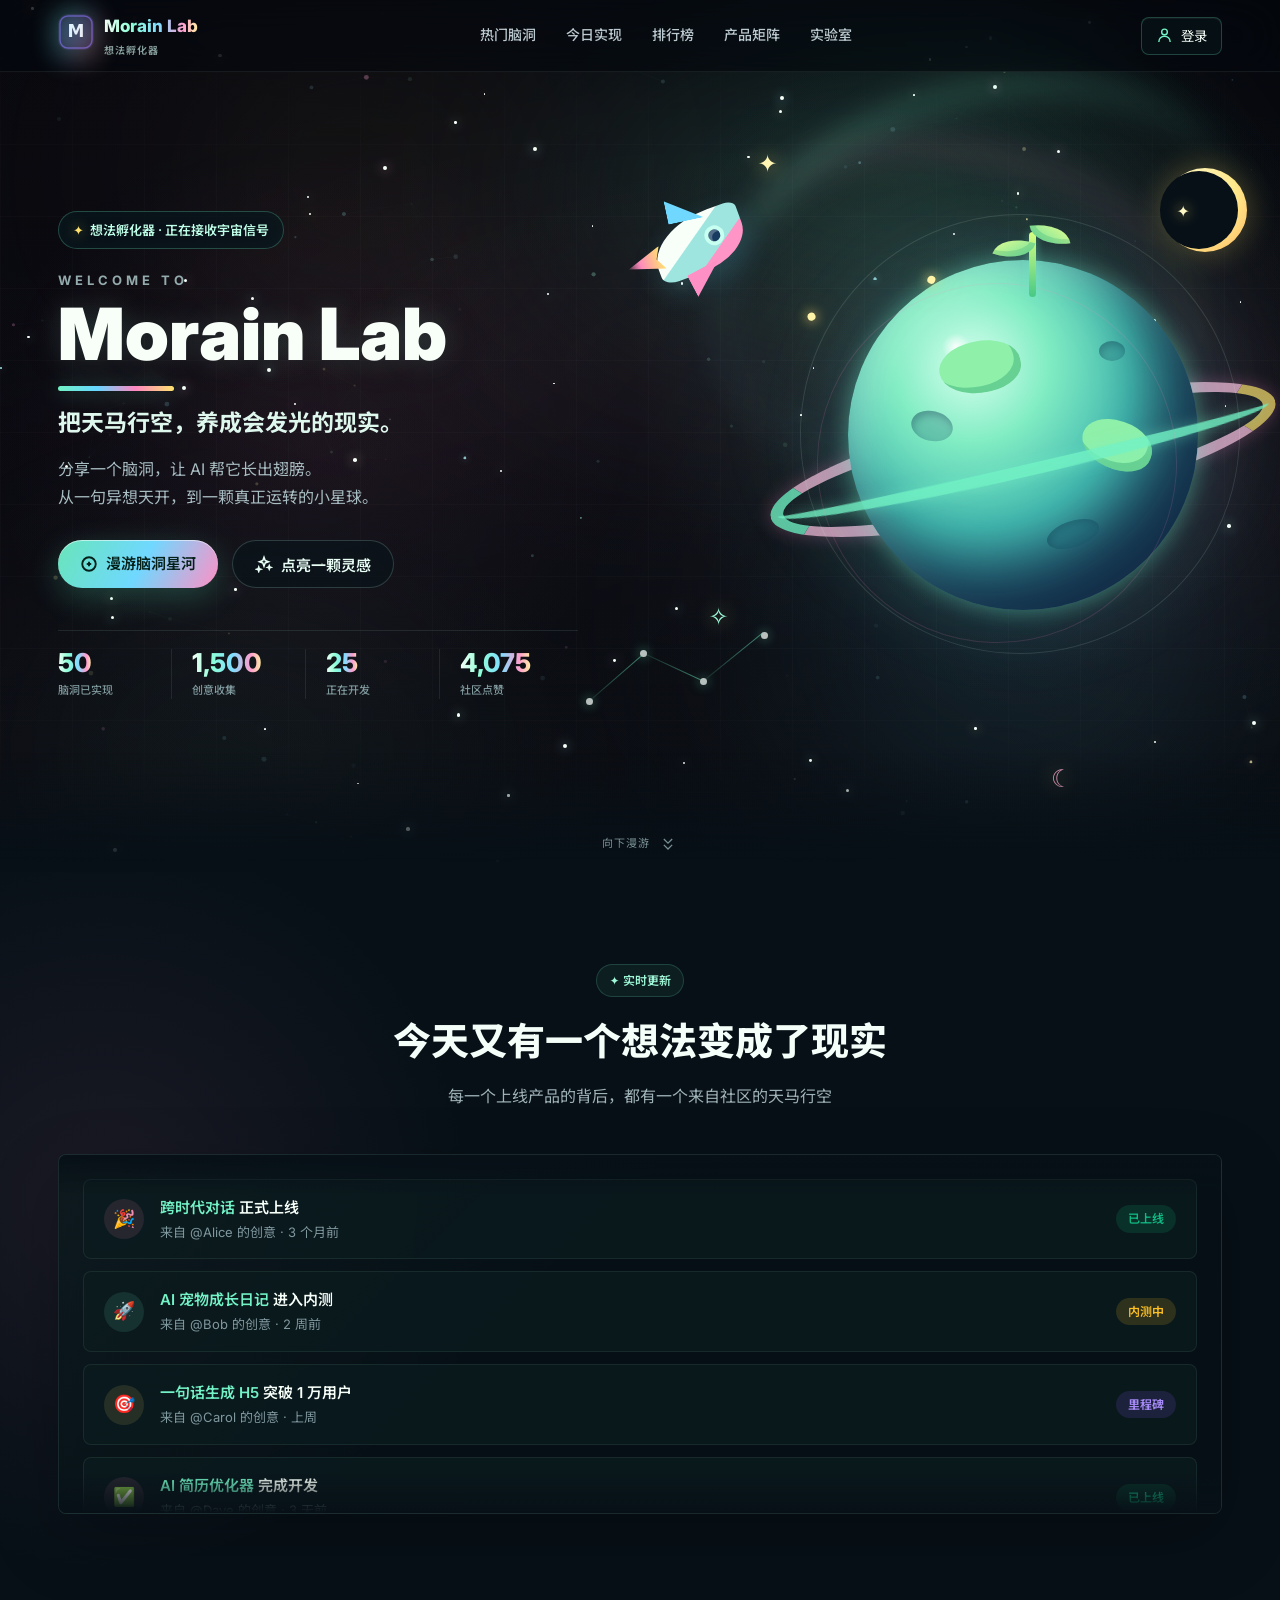
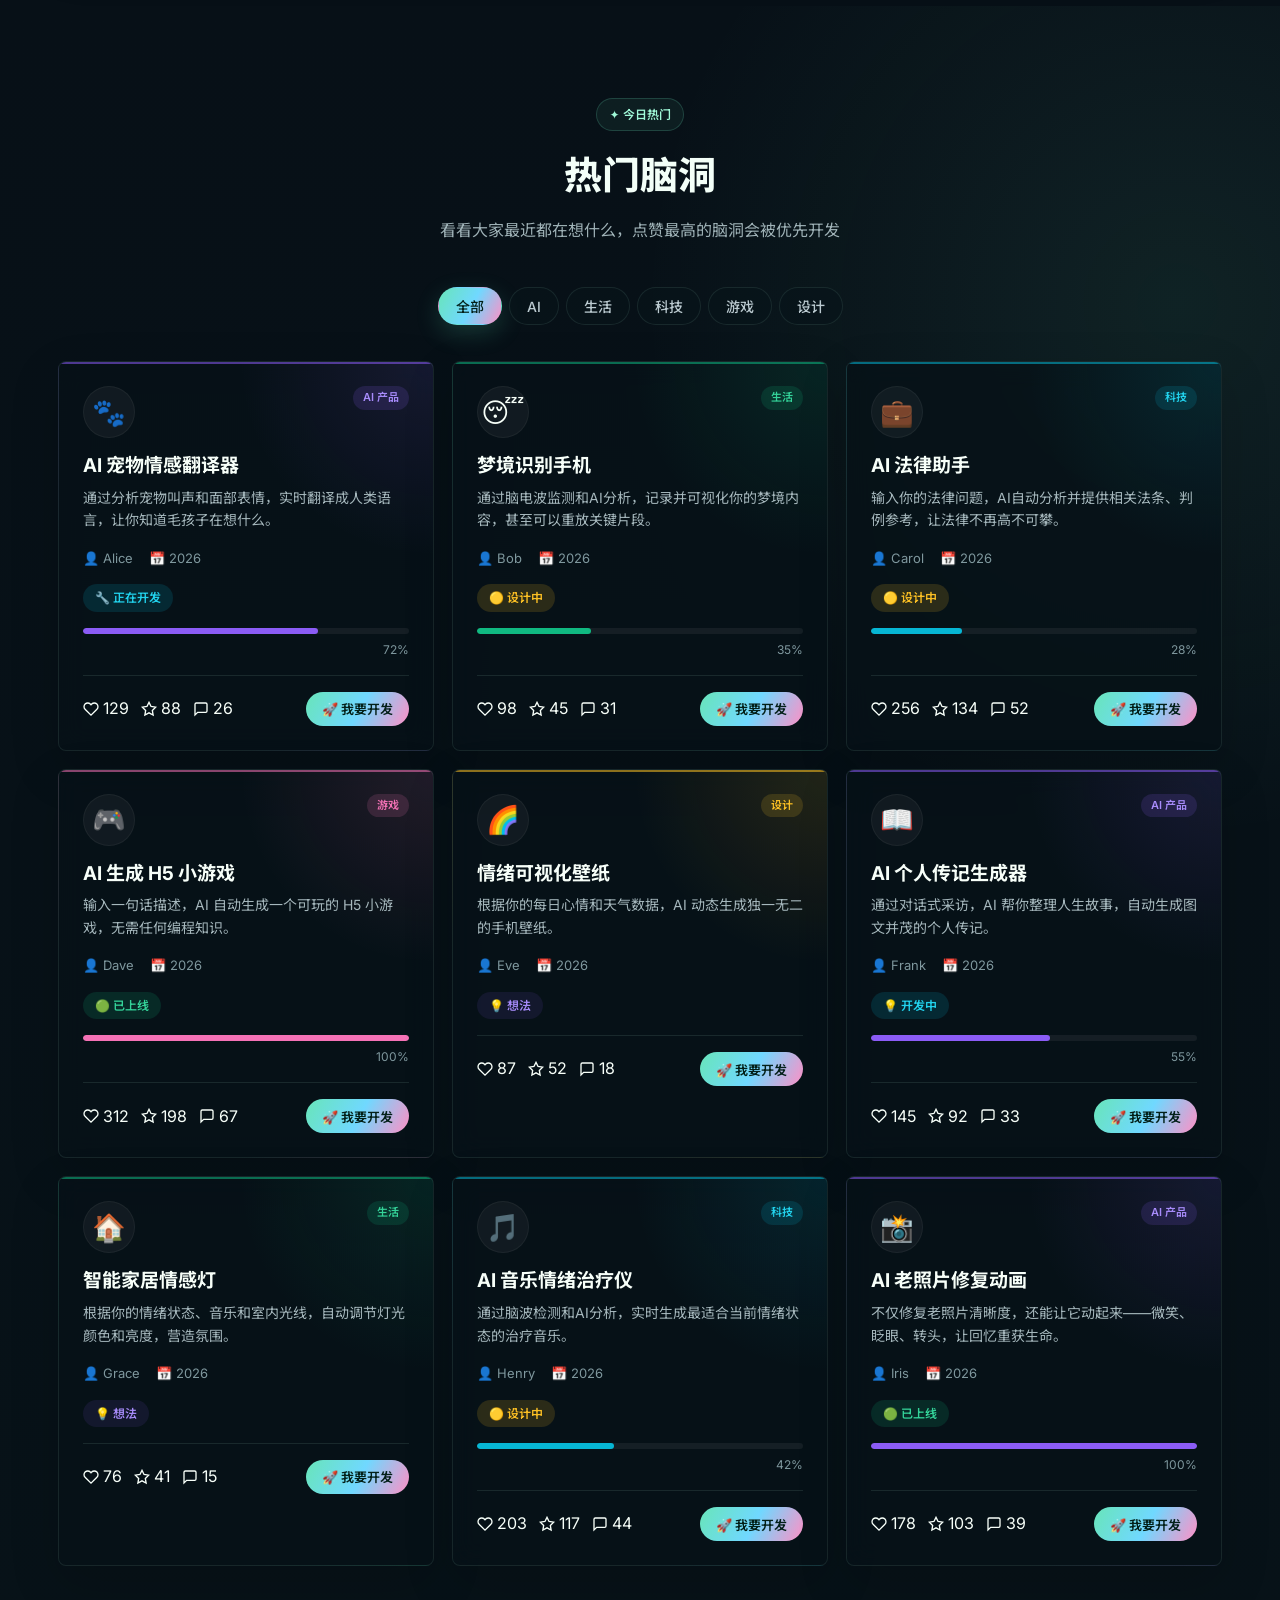
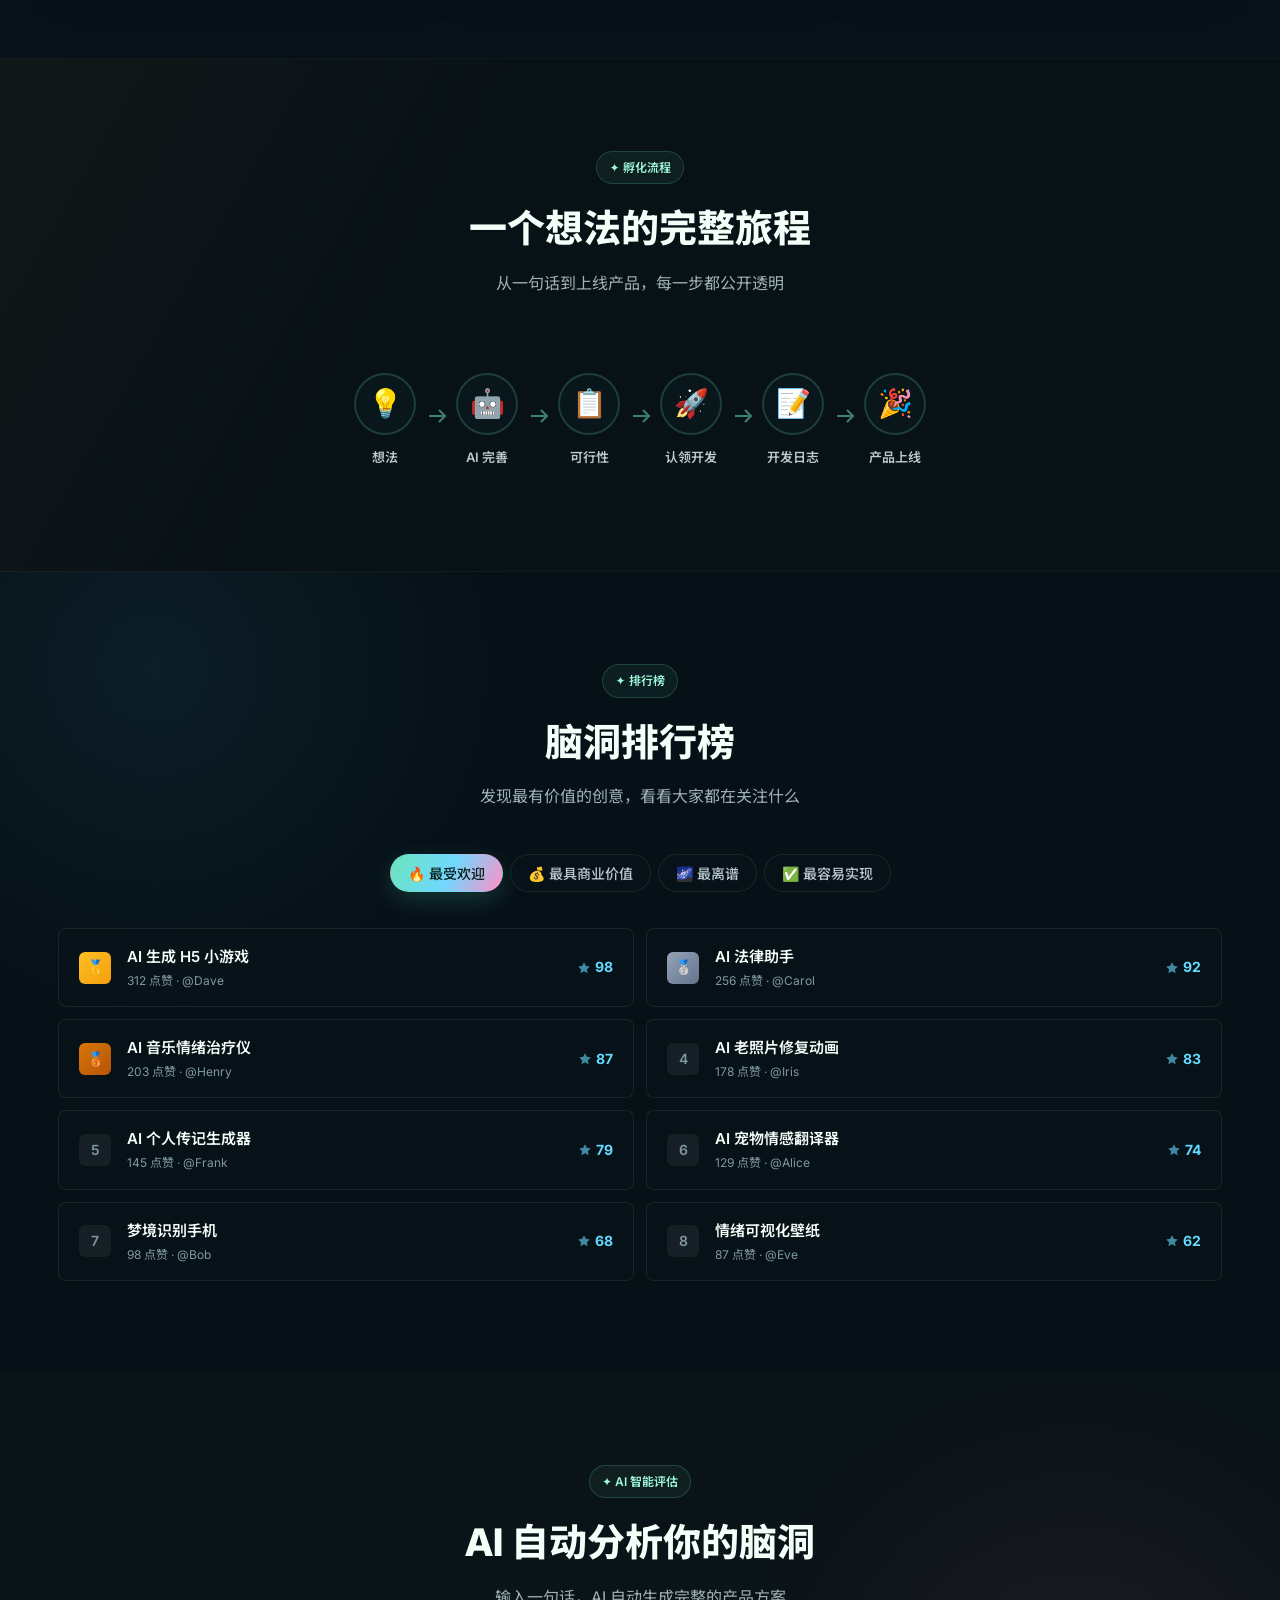
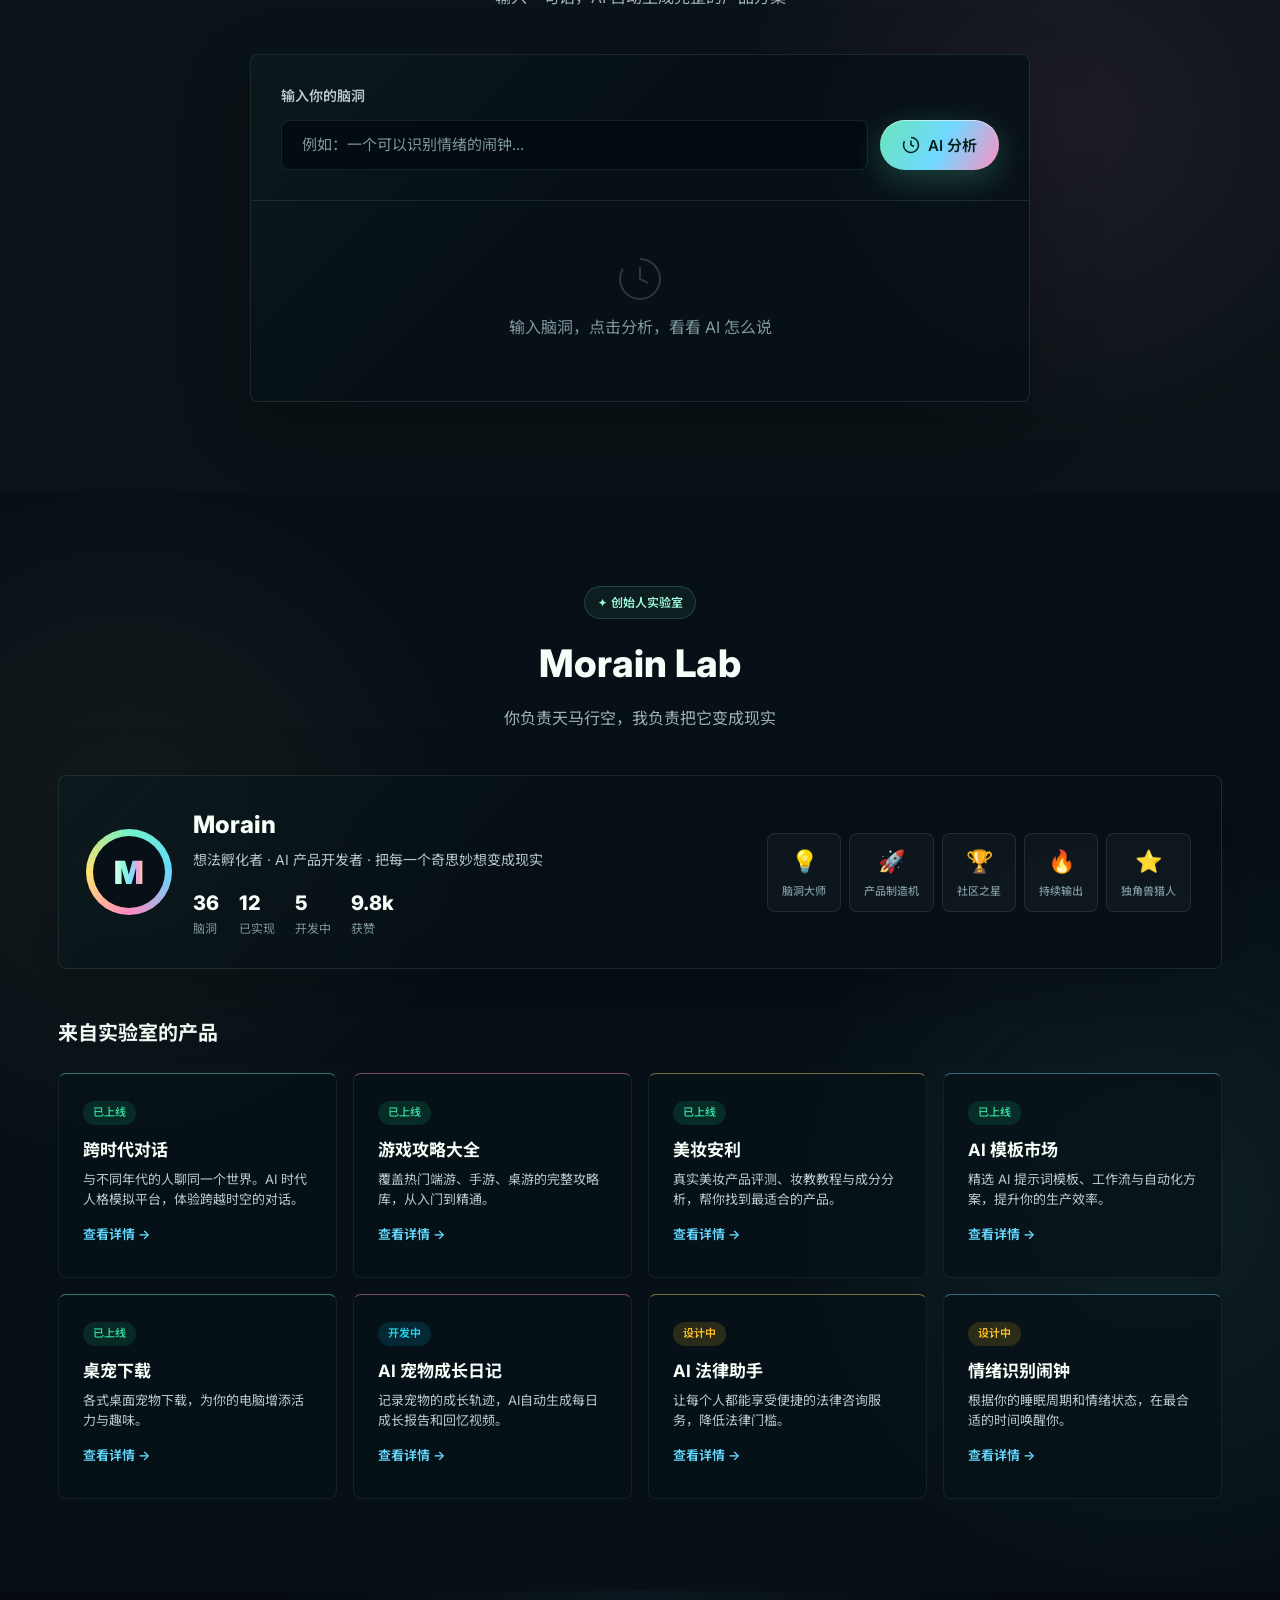
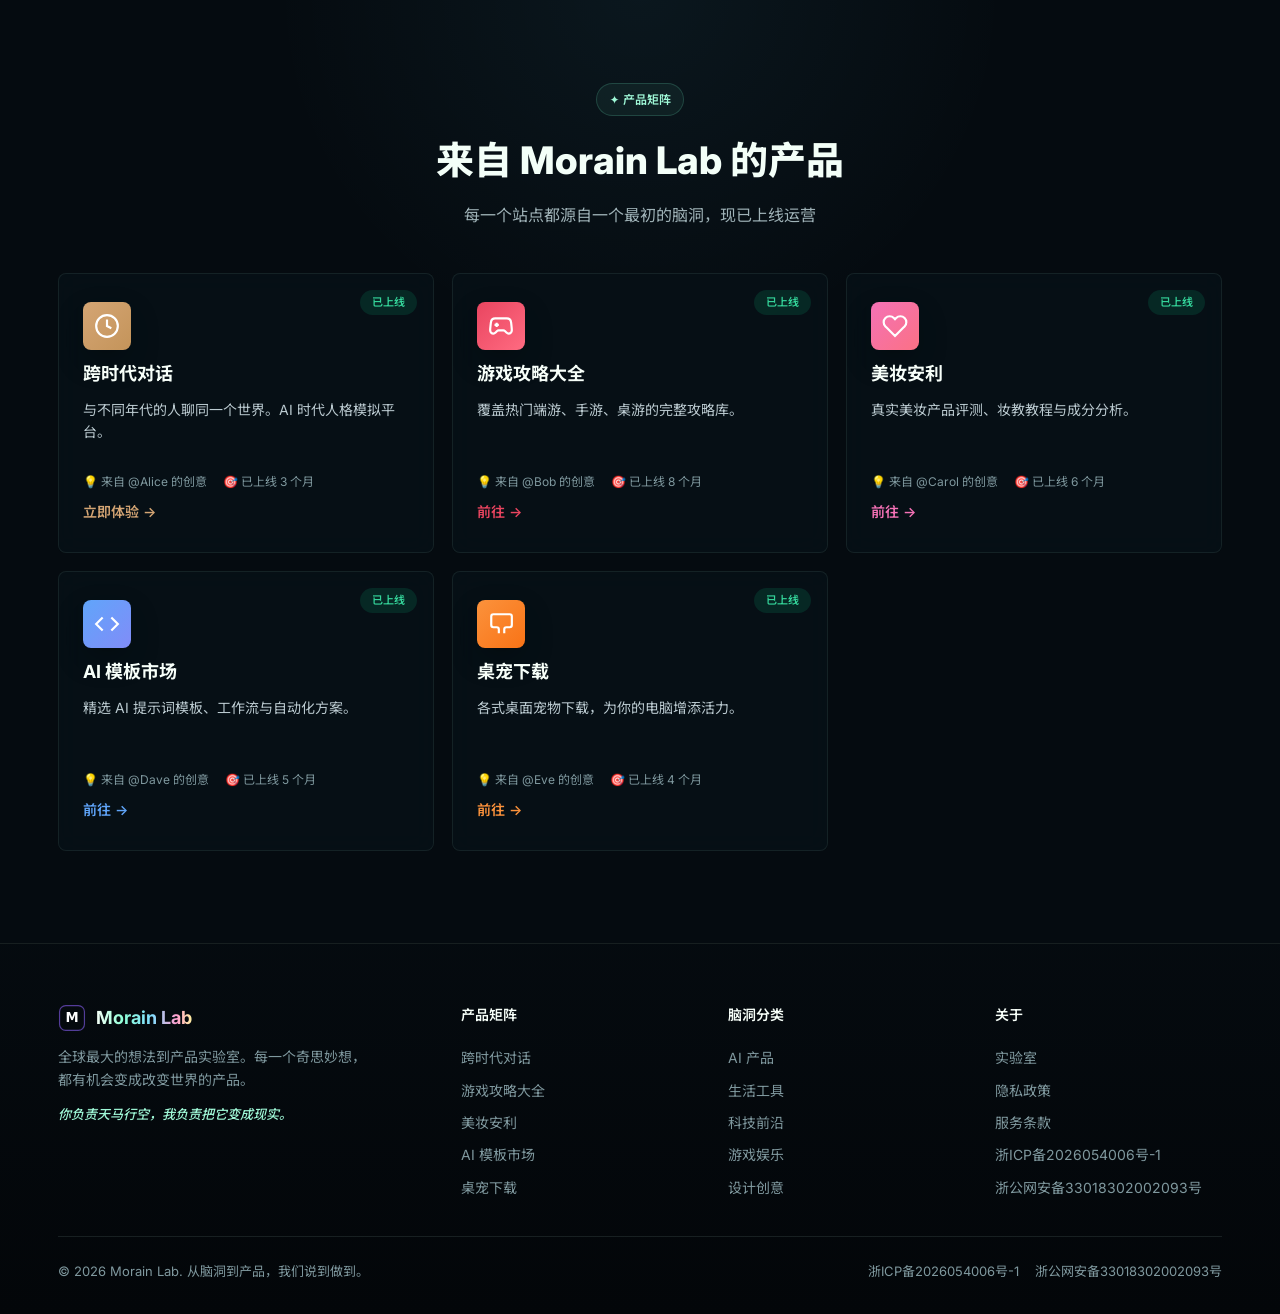
==== commit a07a8231: "feat: 添加登录系统、运营后台、更新备案信息与条款" ====
--- a/index.html
+++ b/index.html
@@ -14,7 +14,7 @@
   <meta property="og:locale" content="zh_CN" />
   <meta name="robots" content="index, follow" />
   <link rel="icon" type="image/svg+xml" href="favicon.svg" />
-  <link rel="stylesheet" href="style.css?v=20260718-aurora" />
+  <link rel="stylesheet" href="style.css?v=20260722-beian" />
   <link rel="preconnect" href="https://fonts.googleapis.com">
   <link rel="preconnect" href="https://fonts.gstatic.com" crossorigin>
   <link href="https://fonts.googleapis.com/css2?family=Inter:wght@400;500;600;700;800;900&amp;family=Noto+Sans+SC:wght@400;500;600;700;800;900&amp;display=swap" rel="stylesheet">
@@ -57,6 +57,33 @@
         <a href="#sites" class="nav-link">产品矩阵</a>
         <a href="#lab" class="nav-link">实验室</a>
       </nav>
+      <div class="header-account">
+        <button class="auth-entry-btn" id="authOpenBtn" type="button" aria-label="登录或注册">
+          <svg width="17" height="17" viewBox="0 0 24 24" fill="none" stroke="currentColor" stroke-width="2" aria-hidden="true"><path d="M20 21a8 8 0 0 0-16 0"/><circle cx="12" cy="7" r="4"/></svg>
+          <span>登录</span>
+        </button>
+        <div class="user-menu-wrap" id="userMenuWrap" hidden>
+          <button class="user-chip" id="userMenuBtn" type="button" aria-haspopup="menu" aria-expanded="false">
+            <span class="user-avatar" id="userAvatar">M</span>
+            <span class="user-name" id="userName">造梦者</span>
+            <svg width="14" height="14" viewBox="0 0 24 24" fill="none" stroke="currentColor" stroke-width="2" aria-hidden="true"><path d="m6 9 6 6 6-6"/></svg>
+          </button>
+          <div class="user-menu" id="userMenu" role="menu" hidden>
+            <button type="button" role="menuitem" data-account-action="profile">
+              <svg width="16" height="16" viewBox="0 0 24 24" fill="none" stroke="currentColor" stroke-width="2" aria-hidden="true"><circle cx="12" cy="12" r="9"/><path d="M8 18a4 4 0 0 1 8 0"/><circle cx="12" cy="9" r="2.5"/></svg>
+              账户中心
+            </button>
+            <a href="admin.html" role="menuitem" id="adminMenuLink" hidden>
+              <svg width="16" height="16" viewBox="0 0 24 24" fill="none" stroke="currentColor" stroke-width="2" aria-hidden="true"><rect x="3" y="3" width="18" height="18" rx="2"/><path d="M3 9h18M9 21V9"/></svg>
+              运营后台
+            </a>
+            <button type="button" role="menuitem" data-account-action="logout">
+              <svg width="16" height="16" viewBox="0 0 24 24" fill="none" stroke="currentColor" stroke-width="2" aria-hidden="true"><path d="M10 17l5-5-5-5M15 12H3"/><path d="M15 3h4a2 2 0 0 1 2 2v14a2 2 0 0 1-2 2h-4"/></svg>
+              退出登录
+            </button>
+          </div>
+        </div>
+      </div>
       <button class="menu-btn" id="menuBtn" type="button" aria-label="打开导航菜单" aria-controls="nav" aria-expanded="false">
         <svg width="24" height="24" viewBox="0 0 24 24" fill="none" stroke="currentColor" stroke-width="2"><line x1="3" y1="6" x2="21" y2="6"/><line x1="3" y1="12" x2="21" y2="12"/><line x1="3" y1="18" x2="21" y2="18"/></svg>
       </button>
@@ -126,7 +153,7 @@
             从一句异想天开，到一颗真正运转的小星球。
           </p>
           <div class="hero-actions">
-            <a href="#ideas" class="btn btn-primary">
+            <a href="#ideas" class="btn btn-primary" data-track-event="hero_cta_clicked" data-track-cta="browse_ideas">
               <svg width="18" height="18" viewBox="0 0 24 24" fill="none" stroke="currentColor" stroke-width="2.5"><path d="M9 12h6"/><path d="M12 9v6"/><path d="M12 21a9 9 0 1 0 0-18 9 9 0 0 0 0 18z"/></svg>
               漫游脑洞星河
             </a>
@@ -466,15 +493,193 @@
           <a href="privacy.html">隐私政策</a>
           <a href="terms.html">服务条款</a>
           <a href="https://beian.miit.gov.cn/" target="_blank" rel="noopener">浙ICP备2026054006号-1</a>
+          <a href="https://beian.mps.gov.cn/#/query/webSearch?code=33018302002093" target="_blank" rel="noopener noreferrer">浙公网安备33018302002093号</a>
         </div>
       </div>
       <div class="footer-bottom">
         <span>&copy; 2026 Morain Lab. 从脑洞到产品，我们说到做到。</span>
-        <a href="https://beian.miit.gov.cn/" target="_blank" rel="noopener" class="footer-icp">浙ICP备2026054006号-1</a>
+        <div class="footer-records">
+          <a href="https://beian.miit.gov.cn/" target="_blank" rel="noopener" class="footer-record">浙ICP备2026054006号-1</a>
+          <a href="https://beian.mps.gov.cn/#/query/webSearch?code=33018302002093" target="_blank" rel="noopener noreferrer" class="footer-record">浙公网安备33018302002093号</a>
+        </div>
       </div>
     </div>
   </footer>
 
-  <script src="script.js?v=20260718-aurora"></script>
+  <div class="auth-modal" id="authModal" hidden>
+    <div class="auth-backdrop" data-auth-close></div>
+    <section class="auth-dialog" role="dialog" aria-modal="true" aria-labelledby="authTitle">
+      <button class="icon-btn auth-close" type="button" aria-label="关闭" data-auth-close>
+        <svg width="20" height="20" viewBox="0 0 24 24" fill="none" stroke="currentColor" stroke-width="2" aria-hidden="true"><path d="M18 6 6 18M6 6l12 12"/></svg>
+      </button>
+      <div class="auth-brand">
+        <span class="auth-brand-mark">M</span>
+        <div>
+          <strong>Morain Lab</strong>
+          <span>你的灵感身份舱</span>
+        </div>
+      </div>
+
+      <div class="auth-view" data-auth-view="login">
+        <div class="auth-heading">
+          <span class="auth-eyebrow">WELCOME BACK</span>
+          <h2 id="authTitle">继续你的造梦旅程</h2>
+          <p>欢迎回到你的灵感轨道。</p>
+        </div>
+        <div class="auth-tabs" role="tablist" aria-label="账户入口">
+          <button class="active" type="button" role="tab" aria-selected="true" data-auth-switch="login">登录</button>
+          <button type="button" role="tab" aria-selected="false" data-auth-switch="register">注册</button>
+        </div>
+        <form class="auth-form" id="loginForm">
+          <label>
+            <span>邮箱</span>
+            <input name="email" type="email" autocomplete="email" maxlength="254" required placeholder="you@example.com" />
+          </label>
+          <label>
+            <span>密码</span>
+            <input name="password" type="password" autocomplete="current-password" minlength="10" maxlength="128" required placeholder="输入密码" />
+          </label>
+          <div class="auth-form-row">
+            <span></span>
+            <button class="text-btn" type="button" data-auth-switch="forgot">忘记密码？</button>
+          </div>
+          <p class="form-message" data-form-message aria-live="polite"></p>
+          <button class="auth-submit" type="submit">
+            <span>进入灵感宇宙</span>
+            <svg width="17" height="17" viewBox="0 0 24 24" fill="none" stroke="currentColor" stroke-width="2" aria-hidden="true"><path d="M5 12h14m-6-6 6 6-6 6"/></svg>
+          </button>
+        </form>
+      </div>
+
+      <div class="auth-view" data-auth-view="register" hidden>
+        <div class="auth-heading">
+          <span class="auth-eyebrow">CREATE YOUR ORBIT</span>
+          <h2>领取一颗灵感星球</h2>
+          <p>从这里开始记录每一次闪光。</p>
+        </div>
+        <div class="auth-tabs" role="tablist" aria-label="账户入口">
+          <button type="button" role="tab" aria-selected="false" data-auth-switch="login">登录</button>
+          <button class="active" type="button" role="tab" aria-selected="true" data-auth-switch="register">注册</button>
+        </div>
+        <form class="auth-form" id="registerForm">
+          <label>
+            <span>昵称</span>
+            <input name="displayName" type="text" autocomplete="nickname" maxlength="50" required placeholder="怎么称呼你？" />
+          </label>
+          <label>
+            <span>邮箱</span>
+            <input name="email" type="email" autocomplete="email" maxlength="254" required placeholder="you@example.com" />
+          </label>
+          <label>
+            <span>密码</span>
+            <input name="password" type="password" autocomplete="new-password" minlength="10" maxlength="128" required placeholder="至少 10 位，包含字母和数字" />
+          </label>
+          <label class="auth-check">
+            <input name="termsAccepted" type="checkbox" required />
+            <span>我已阅读并同意 <a href="terms.html" target="_blank">服务条款</a> 与 <a href="privacy.html" target="_blank">隐私政策</a></span>
+          </label>
+          <label class="auth-check auth-check-muted">
+            <input name="marketingConsent" type="checkbox" />
+            <span>愿意偶尔收到产品更新和内测邀请</span>
+          </label>
+          <p class="form-message" data-form-message aria-live="polite"></p>
+          <button class="auth-submit" type="submit">
+            <span>创建账户</span>
+            <svg width="17" height="17" viewBox="0 0 24 24" fill="none" stroke="currentColor" stroke-width="2" aria-hidden="true"><path d="M12 5v14M5 12h14"/></svg>
+          </button>
+        </form>
+      </div>
+
+      <div class="auth-view" data-auth-view="forgot" hidden>
+        <div class="auth-heading">
+          <span class="auth-eyebrow">RECOVER ORBIT</span>
+          <h2>找回你的旅程</h2>
+          <p>输入注册邮箱，我们会发送一封安全重置邮件。</p>
+        </div>
+        <form class="auth-form" id="forgotForm">
+          <label>
+            <span>邮箱</span>
+            <input name="email" type="email" autocomplete="email" maxlength="254" required placeholder="you@example.com" />
+          </label>
+          <p class="form-message" data-form-message aria-live="polite"></p>
+          <button class="auth-submit" type="submit">发送重置邮件</button>
+          <button class="text-btn auth-back-link" type="button" data-auth-switch="login">返回登录</button>
+        </form>
+      </div>
+
+      <div class="auth-view" data-auth-view="reset" hidden>
+        <div class="auth-heading">
+          <span class="auth-eyebrow">NEW ACCESS KEY</span>
+          <h2>设置新密码</h2>
+          <p>更新后，其他设备上的登录会自动失效。</p>
+        </div>
+        <form class="auth-form" id="resetForm">
+          <label>
+            <span>新密码</span>
+            <input name="password" type="password" autocomplete="new-password" minlength="10" maxlength="128" required placeholder="至少 10 位，包含字母和数字" />
+          </label>
+          <p class="form-message" data-form-message aria-live="polite"></p>
+          <button class="auth-submit" type="submit">更新密码</button>
+        </form>
+      </div>
+
+      <div class="auth-view account-view" data-auth-view="account" hidden>
+        <div class="account-heading">
+          <div class="account-avatar" id="accountAvatar">M</div>
+          <div>
+            <span class="auth-eyebrow">YOUR ORBIT</span>
+            <h2 id="accountName">造梦者</h2>
+            <p id="accountEmail">正在读取账户...</p>
+          </div>
+        </div>
+        <div class="subscription-band">
+          <div>
+            <span>当前订阅</span>
+            <strong id="accountPlan">星尘访客</strong>
+          </div>
+          <span class="subscription-status" id="accountPlanStatus">使用中</span>
+        </div>
+        <form class="auth-form account-form" id="accountForm">
+          <div class="auth-field-grid">
+            <label>
+              <span>昵称</span>
+              <input name="displayName" type="text" maxlength="50" required />
+            </label>
+            <label>
+              <span>手机号（可选）</span>
+              <input name="phone" type="tel" autocomplete="tel" maxlength="24" placeholder="+86" />
+            </label>
+            <label>
+              <span>语言</span>
+              <select name="locale">
+                <option value="zh-CN">简体中文</option>
+                <option value="en-US">English</option>
+              </select>
+            </label>
+            <label>
+              <span>时区</span>
+              <select name="timezone">
+                <option value="Asia/Shanghai">中国标准时间</option>
+                <option value="Asia/Hong_Kong">香港时间</option>
+                <option value="America/Los_Angeles">太平洋时间</option>
+                <option value="Europe/London">伦敦时间</option>
+              </select>
+            </label>
+          </div>
+          <label class="auth-check auth-check-muted">
+            <input name="marketingConsent" type="checkbox" />
+            <span>接收产品更新和内测邀请</span>
+          </label>
+          <p class="form-message" data-form-message aria-live="polite"></p>
+          <button class="auth-submit" type="submit">保存账户信息</button>
+        </form>
+      </div>
+    </section>
+  </div>
+
+  <div class="toast-region" id="toastRegion" aria-live="polite" aria-atomic="true"></div>
+
+  <script src="platform.js?v=20260721-identity"></script>
+  <script src="script.js?v=20260721-identity"></script>
 </body>
 </html>
--- a/style.css
+++ b/style.css
@@ -1469,7 +1469,21 @@
   gap: 12px;
 }
 
-.footer-icp:hover { color: var(--text-primary); }
+.footer-records {
+  display: flex;
+  align-items: center;
+  justify-content: flex-end;
+  flex-wrap: wrap;
+  gap: 8px 16px;
+}
+
+.footer-record {
+  color: inherit;
+  white-space: nowrap;
+  transition: var(--transition-fast);
+}
+
+.footer-record:hover { color: var(--text-primary); }
 
 /* ============================
    Animations (Scroll)
@@ -3147,3 +3161,557 @@
     display: none;
   }
 }
+
+/* =========================================
+   Identity, account and authentication
+   ========================================= */
+
+[hidden] {
+  display: none !important;
+}
+
+body.modal-open {
+  overflow: hidden;
+}
+
+.header-account {
+  display: flex;
+  align-items: center;
+  flex: 0 0 auto;
+  margin-left: 8px;
+}
+
+.auth-entry-btn,
+.user-chip {
+  height: 38px;
+  display: inline-flex;
+  align-items: center;
+  justify-content: center;
+  gap: 8px;
+  padding: 0 14px;
+  border: 1px solid rgba(114, 242, 197, 0.24);
+  border-radius: 8px;
+  color: var(--text-primary);
+  background: rgba(9, 18, 24, 0.72);
+  box-shadow: inset 0 1px 0 rgba(255, 255, 255, 0.05);
+}
+
+.auth-entry-btn:hover,
+.user-chip:hover {
+  border-color: rgba(114, 242, 197, 0.5);
+  background: rgba(20, 36, 42, 0.88);
+}
+
+.auth-entry-btn svg {
+  color: #72f2c5;
+}
+
+.user-menu-wrap {
+  position: relative;
+}
+
+.user-chip {
+  padding: 0 10px 0 6px;
+}
+
+.user-avatar,
+.account-avatar {
+  display: inline-grid;
+  place-items: center;
+  background:
+    linear-gradient(135deg, rgba(114, 242, 197, 0.98), rgba(101, 217, 255, 0.96) 48%, rgba(255, 137, 194, 0.96));
+  color: #071014;
+  font-weight: 900;
+}
+
+.user-avatar {
+  width: 28px;
+  height: 28px;
+  border-radius: 6px;
+  font-size: 13px;
+}
+
+.user-name {
+  max-width: 92px;
+  overflow: hidden;
+  text-overflow: ellipsis;
+  white-space: nowrap;
+  font-size: 13px;
+  font-weight: 700;
+}
+
+.user-menu {
+  position: absolute;
+  top: calc(100% + 10px);
+  right: 0;
+  width: 184px;
+  padding: 6px;
+  border: 1px solid rgba(148, 190, 201, 0.18);
+  border-radius: 8px;
+  background: rgba(8, 15, 20, 0.98);
+  box-shadow: 0 18px 46px rgba(0, 0, 0, 0.38);
+  z-index: 80;
+}
+
+.user-menu button,
+.user-menu a {
+  width: 100%;
+  min-height: 38px;
+  display: flex;
+  align-items: center;
+  gap: 10px;
+  padding: 8px 10px;
+  border: 0;
+  border-radius: 6px;
+  color: var(--text-secondary);
+  background: transparent;
+  font-size: 13px;
+  text-align: left;
+}
+
+.user-menu button:hover,
+.user-menu a:hover {
+  color: var(--text-primary);
+  background: rgba(114, 242, 197, 0.08);
+}
+
+.auth-modal {
+  position: fixed;
+  inset: 0;
+  z-index: 1000;
+  display: grid;
+  place-items: center;
+  padding: 24px;
+}
+
+.auth-backdrop {
+  position: absolute;
+  inset: 0;
+  background: rgba(2, 7, 11, 0.82);
+  backdrop-filter: blur(12px);
+}
+
+.auth-dialog {
+  position: relative;
+  width: min(100%, 510px);
+  max-height: min(90vh, 780px);
+  overflow-y: auto;
+  padding: 30px;
+  border: 1px solid rgba(114, 242, 197, 0.2);
+  border-radius: 8px;
+  background:
+    radial-gradient(circle at 88% 8%, rgba(101, 217, 255, 0.11), transparent 32%),
+    radial-gradient(circle at 5% 88%, rgba(255, 137, 194, 0.08), transparent 30%),
+    #081116;
+  box-shadow: 0 28px 90px rgba(0, 0, 0, 0.56);
+}
+
+.icon-btn {
+  width: 36px;
+  height: 36px;
+  display: inline-grid;
+  place-items: center;
+  border: 1px solid rgba(148, 190, 201, 0.16);
+  border-radius: 7px;
+  color: var(--text-secondary);
+  background: rgba(255, 255, 255, 0.03);
+}
+
+.icon-btn:hover {
+  color: var(--text-primary);
+  border-color: rgba(114, 242, 197, 0.35);
+}
+
+.auth-close {
+  position: absolute;
+  top: 18px;
+  right: 18px;
+}
+
+.auth-brand {
+  display: flex;
+  align-items: center;
+  gap: 12px;
+  margin-bottom: 30px;
+}
+
+.auth-brand-mark {
+  width: 38px;
+  height: 38px;
+  display: grid;
+  place-items: center;
+  border: 1px solid rgba(114, 242, 197, 0.36);
+  border-radius: 8px;
+  color: #eafff8;
+  background: linear-gradient(135deg, rgba(114, 242, 197, 0.16), rgba(101, 217, 255, 0.1), rgba(255, 137, 194, 0.14));
+  font-weight: 900;
+}
+
+.auth-brand div {
+  display: grid;
+  gap: 2px;
+}
+
+.auth-brand strong {
+  font-size: 14px;
+}
+
+.auth-brand div span {
+  color: var(--text-muted);
+  font-size: 11px;
+}
+
+.auth-heading {
+  margin-bottom: 22px;
+}
+
+.auth-eyebrow {
+  display: block;
+  margin-bottom: 8px;
+  color: #72f2c5;
+  font-size: 10px;
+  font-weight: 800;
+  letter-spacing: 0;
+}
+
+.auth-heading h2,
+.account-heading h2 {
+  margin: 0;
+  color: #f4fbfc;
+  font-size: 25px;
+  line-height: 1.25;
+}
+
+.auth-heading p,
+.account-heading p {
+  margin: 8px 0 0;
+  color: var(--text-secondary);
+  font-size: 13px;
+  line-height: 1.7;
+}
+
+.auth-tabs {
+  display: grid;
+  grid-template-columns: repeat(2, 1fr);
+  gap: 4px;
+  margin-bottom: 22px;
+  padding: 4px;
+  border: 1px solid rgba(148, 190, 201, 0.12);
+  border-radius: 8px;
+  background: rgba(0, 0, 0, 0.18);
+}
+
+.auth-tabs button {
+  height: 36px;
+  border: 0;
+  border-radius: 6px;
+  color: var(--text-muted);
+  background: transparent;
+  font-size: 13px;
+  font-weight: 700;
+}
+
+.auth-tabs button.active {
+  color: #071014;
+  background: #72f2c5;
+}
+
+.auth-form {
+  display: grid;
+  gap: 16px;
+}
+
+.auth-form > label:not(.auth-check),
+.auth-field-grid label {
+  display: grid;
+  gap: 7px;
+}
+
+.auth-form label > span:first-child,
+.auth-field-grid label > span:first-child {
+  color: var(--text-secondary);
+  font-size: 12px;
+  font-weight: 700;
+}
+
+.auth-form input:not([type="checkbox"]),
+.auth-form select {
+  width: 100%;
+  height: 46px;
+  padding: 0 13px;
+  border: 1px solid rgba(148, 190, 201, 0.16);
+  border-radius: 7px;
+  outline: 0;
+  color: #effafb;
+  background: rgba(2, 9, 13, 0.7);
+  font: inherit;
+  font-size: 14px;
+}
+
+.auth-form select {
+  appearance: auto;
+}
+
+.auth-form input:focus,
+.auth-form select:focus {
+  border-color: rgba(114, 242, 197, 0.65);
+  box-shadow: 0 0 0 3px rgba(114, 242, 197, 0.09);
+}
+
+.auth-form-row {
+  display: flex;
+  align-items: center;
+  justify-content: space-between;
+}
+
+.text-btn {
+  border: 0;
+  padding: 0;
+  color: #7ddff7;
+  background: transparent;
+  font-size: 12px;
+}
+
+.text-btn:hover {
+  color: #a4edff;
+}
+
+.auth-check {
+  display: grid;
+  grid-template-columns: 18px 1fr;
+  align-items: start;
+  gap: 9px;
+  color: var(--text-secondary);
+  font-size: 12px;
+  line-height: 1.6;
+}
+
+.auth-check input {
+  width: 16px;
+  height: 16px;
+  margin-top: 2px;
+  accent-color: #72f2c5;
+}
+
+.auth-check a {
+  color: #7ddff7;
+}
+
+.auth-check-muted {
+  color: var(--text-muted);
+}
+
+.form-message {
+  min-height: 19px;
+  margin: -4px 0 0;
+  color: #ff99b8;
+  font-size: 12px;
+  line-height: 1.6;
+}
+
+.form-message[data-type="success"] {
+  color: #72f2c5;
+}
+
+.auth-submit {
+  min-height: 46px;
+  display: inline-flex;
+  align-items: center;
+  justify-content: center;
+  gap: 8px;
+  border: 0;
+  border-radius: 7px;
+  color: #061116;
+  background: linear-gradient(90deg, #72f2c5, #65d9ff 58%, #ff89c2);
+  font-size: 14px;
+  font-weight: 900;
+  box-shadow: 0 10px 28px rgba(101, 217, 255, 0.16);
+}
+
+.auth-submit:hover {
+  filter: brightness(1.06);
+  transform: translateY(-1px);
+}
+
+.auth-submit:disabled {
+  cursor: wait;
+  opacity: 0.6;
+  transform: none;
+}
+
+.auth-back-link {
+  justify-self: center;
+}
+
+.account-heading {
+  display: flex;
+  align-items: center;
+  gap: 16px;
+  margin-bottom: 22px;
+}
+
+.account-avatar {
+  width: 60px;
+  height: 60px;
+  flex: 0 0 auto;
+  border-radius: 8px;
+  font-size: 22px;
+}
+
+.subscription-band {
+  min-height: 74px;
+  display: flex;
+  align-items: center;
+  justify-content: space-between;
+  gap: 16px;
+  margin-bottom: 22px;
+  padding: 16px;
+  border: 1px solid rgba(255, 227, 110, 0.2);
+  border-radius: 8px;
+  background: rgba(255, 227, 110, 0.05);
+}
+
+.subscription-band div {
+  display: grid;
+  gap: 4px;
+}
+
+.subscription-band div span {
+  color: var(--text-muted);
+  font-size: 11px;
+}
+
+.subscription-band strong {
+  color: #fff2a8;
+  font-size: 16px;
+}
+
+.subscription-status {
+  padding: 5px 8px;
+  border: 1px solid rgba(114, 242, 197, 0.25);
+  border-radius: 6px;
+  color: #72f2c5;
+  background: rgba(114, 242, 197, 0.06);
+  font-size: 11px;
+  font-weight: 800;
+}
+
+.auth-field-grid {
+  display: grid;
+  grid-template-columns: repeat(2, minmax(0, 1fr));
+  gap: 14px;
+}
+
+.toast-region {
+  position: fixed;
+  right: 20px;
+  bottom: 20px;
+  z-index: 1200;
+  display: grid;
+  gap: 8px;
+  pointer-events: none;
+}
+
+.toast {
+  max-width: min(360px, calc(100vw - 40px));
+  padding: 12px 14px;
+  border: 1px solid rgba(114, 242, 197, 0.28);
+  border-radius: 7px;
+  color: #eafff8;
+  background: rgba(7, 18, 22, 0.96);
+  box-shadow: 0 16px 40px rgba(0, 0, 0, 0.35);
+  font-size: 13px;
+}
+
+.toast-error {
+  border-color: rgba(255, 137, 194, 0.36);
+  color: #ffd7e5;
+}
+
+.idea-card-action {
+  border: 0;
+  color: inherit;
+  background: transparent;
+  font: inherit;
+}
+
+.idea-like-btn {
+  cursor: pointer;
+}
+
+.idea-like-btn.active {
+  color: #ff89c2;
+}
+
+@media (max-width: 1080px) {
+  .user-name {
+    display: none;
+  }
+}
+
+@media (max-width: 768px) {
+  .header-account {
+    margin-left: auto;
+  }
+
+  .auth-entry-btn {
+    width: 38px;
+    padding: 0;
+  }
+
+  .auth-entry-btn span {
+    position: absolute;
+    width: 1px;
+    height: 1px;
+    overflow: hidden;
+    clip: rect(0 0 0 0);
+  }
+
+  .user-chip {
+    width: 40px;
+    padding: 0;
+  }
+
+  .user-chip > svg,
+  .user-name {
+    display: none;
+  }
+
+  .auth-dialog {
+    padding: 26px 20px;
+  }
+
+  .auth-field-grid {
+    grid-template-columns: 1fr;
+  }
+}
+
+@media (max-width: 480px) {
+  .auth-modal {
+    align-items: end;
+    padding: 0;
+  }
+
+  .auth-dialog {
+    width: 100%;
+    max-height: 94vh;
+    border-right: 0;
+    border-bottom: 0;
+    border-left: 0;
+    border-radius: 8px 8px 0 0;
+  }
+
+  .auth-heading h2,
+  .account-heading h2 {
+    font-size: 22px;
+  }
+
+  .account-heading {
+    align-items: flex-start;
+  }
+
+  .account-avatar {
+    width: 48px;
+    height: 48px;
+  }
+}
